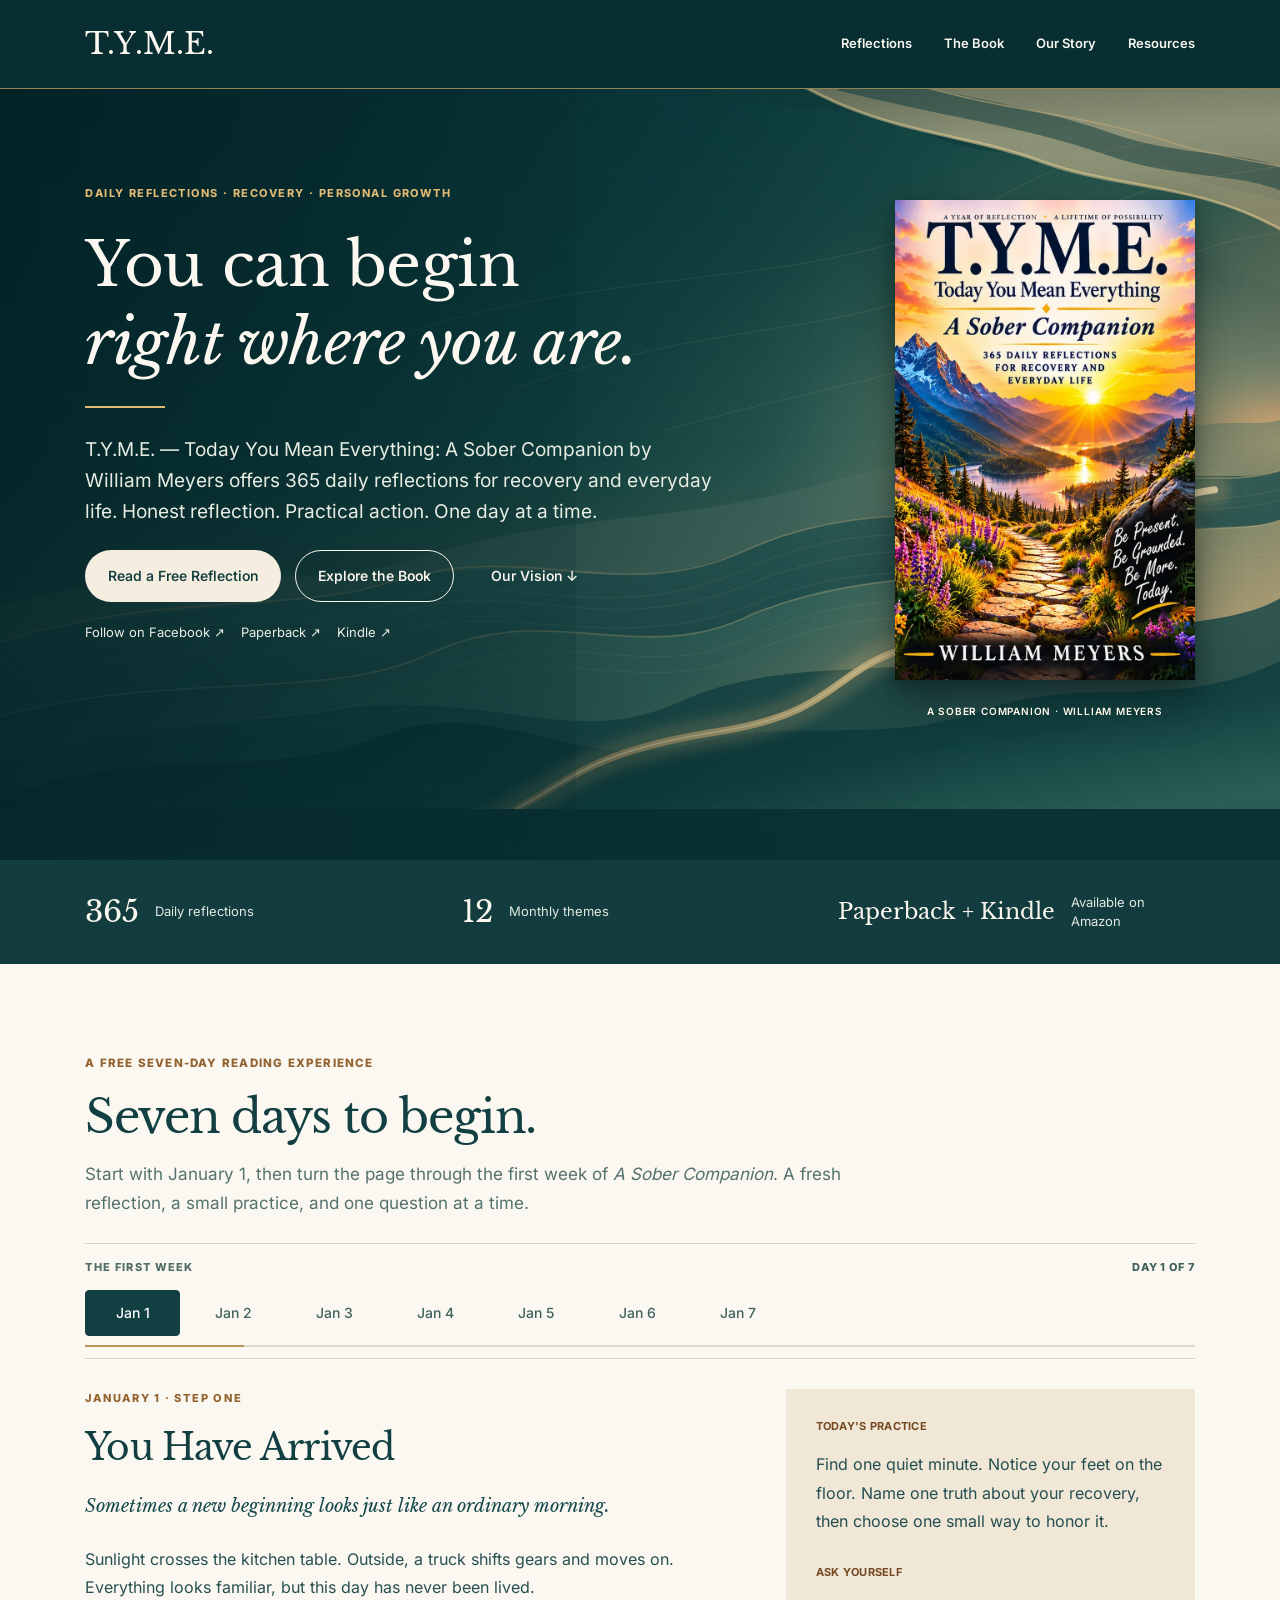
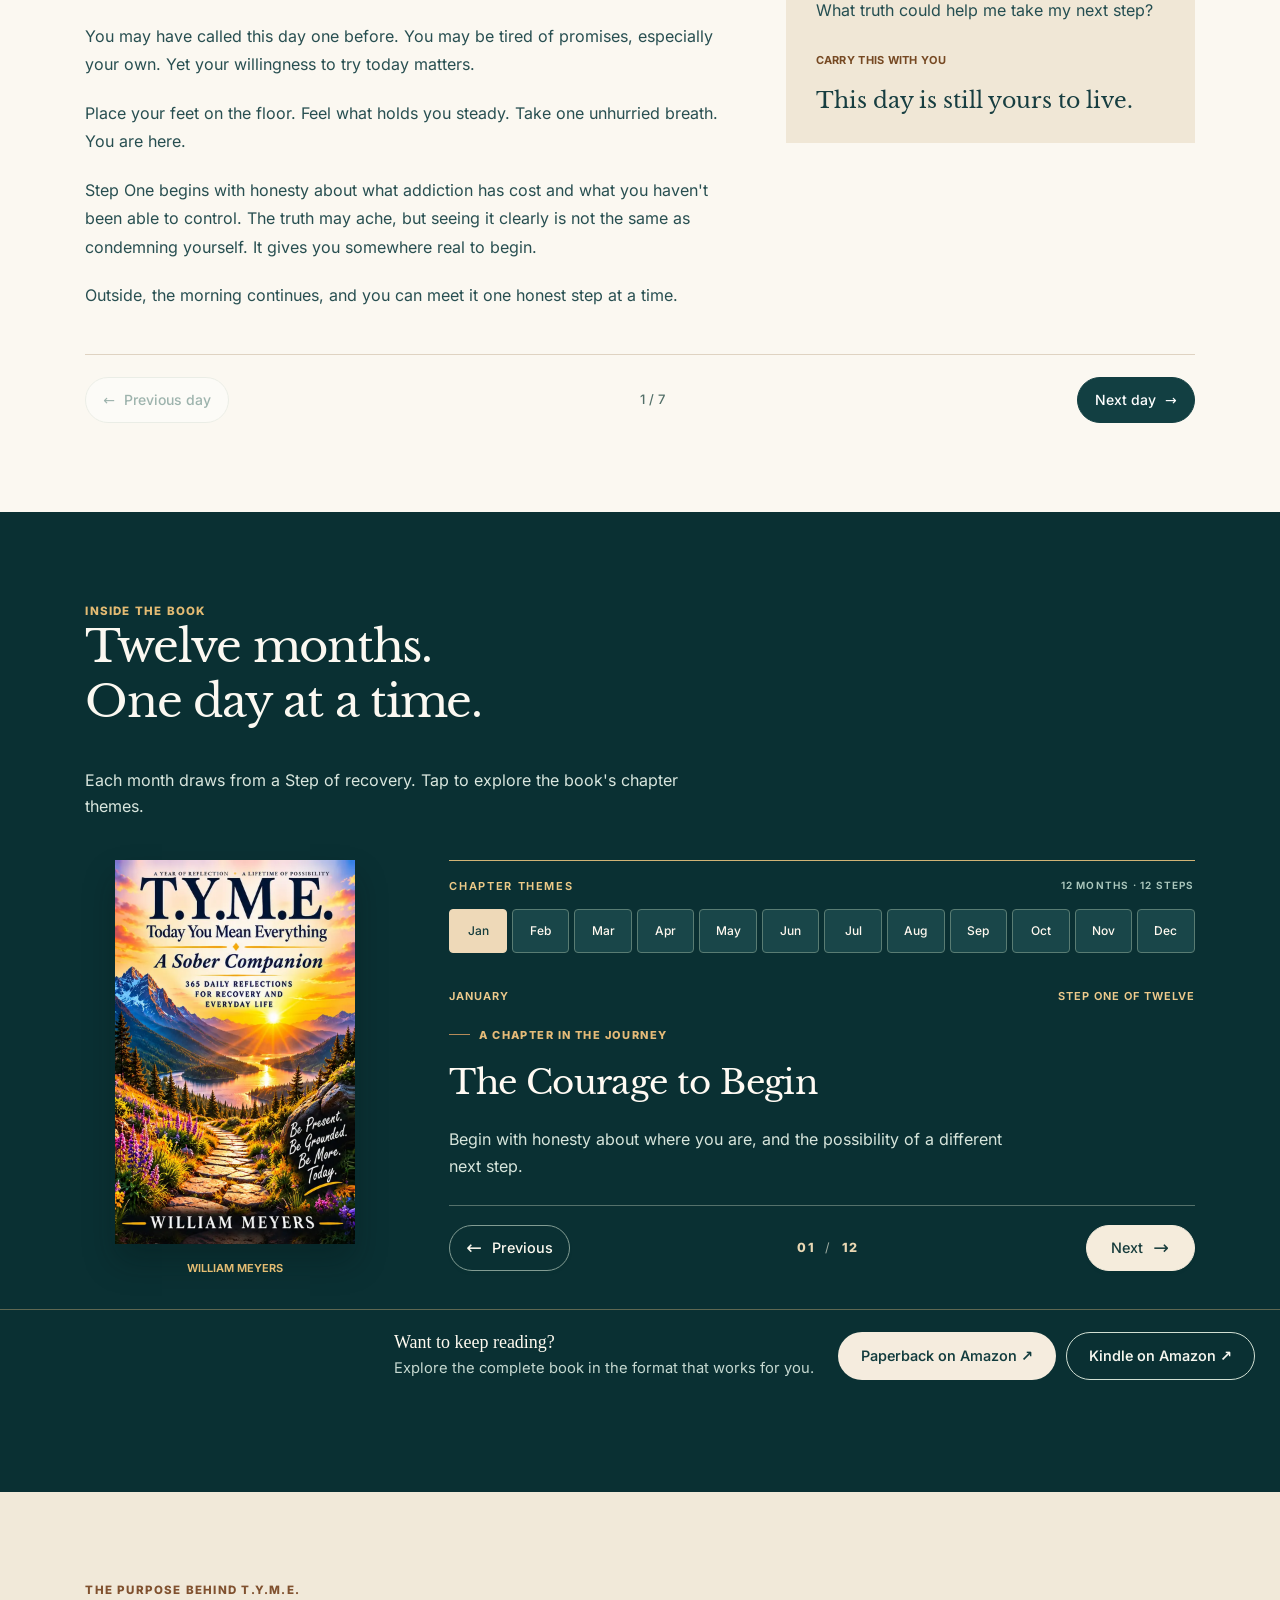
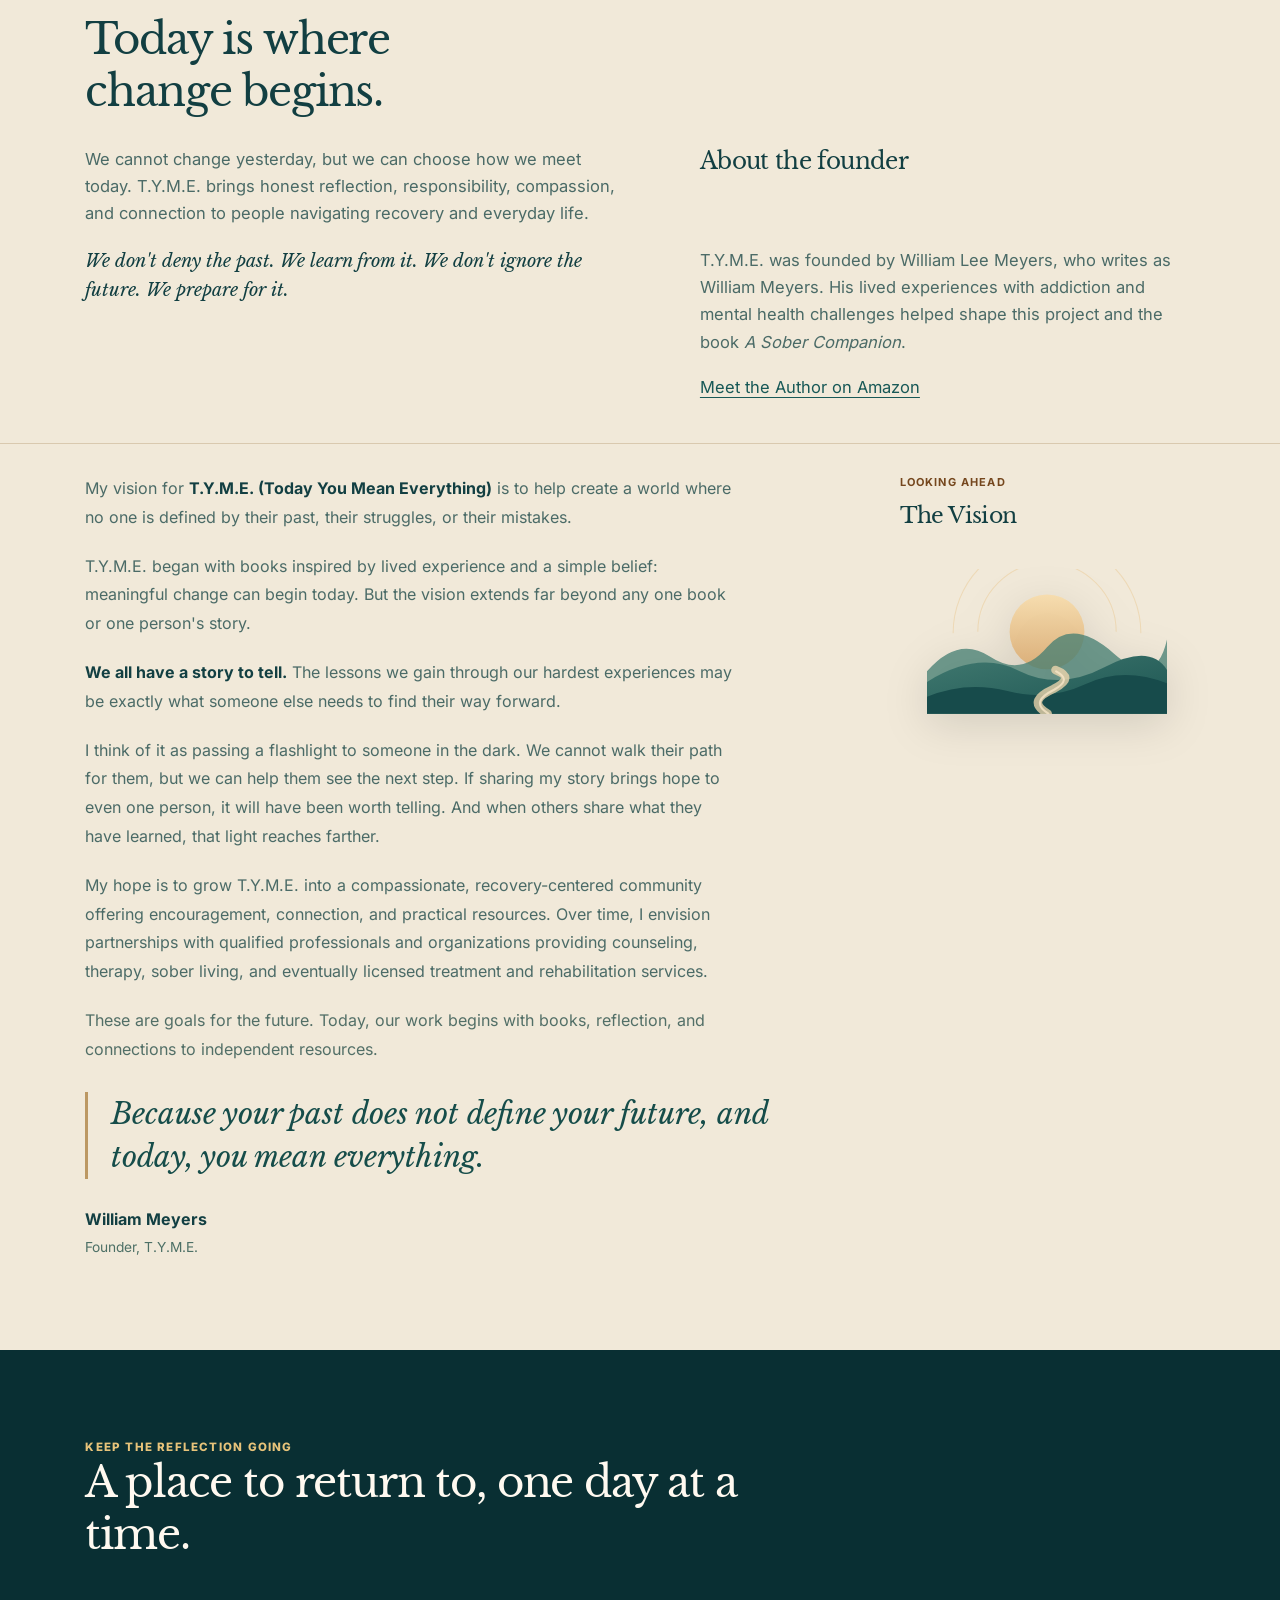
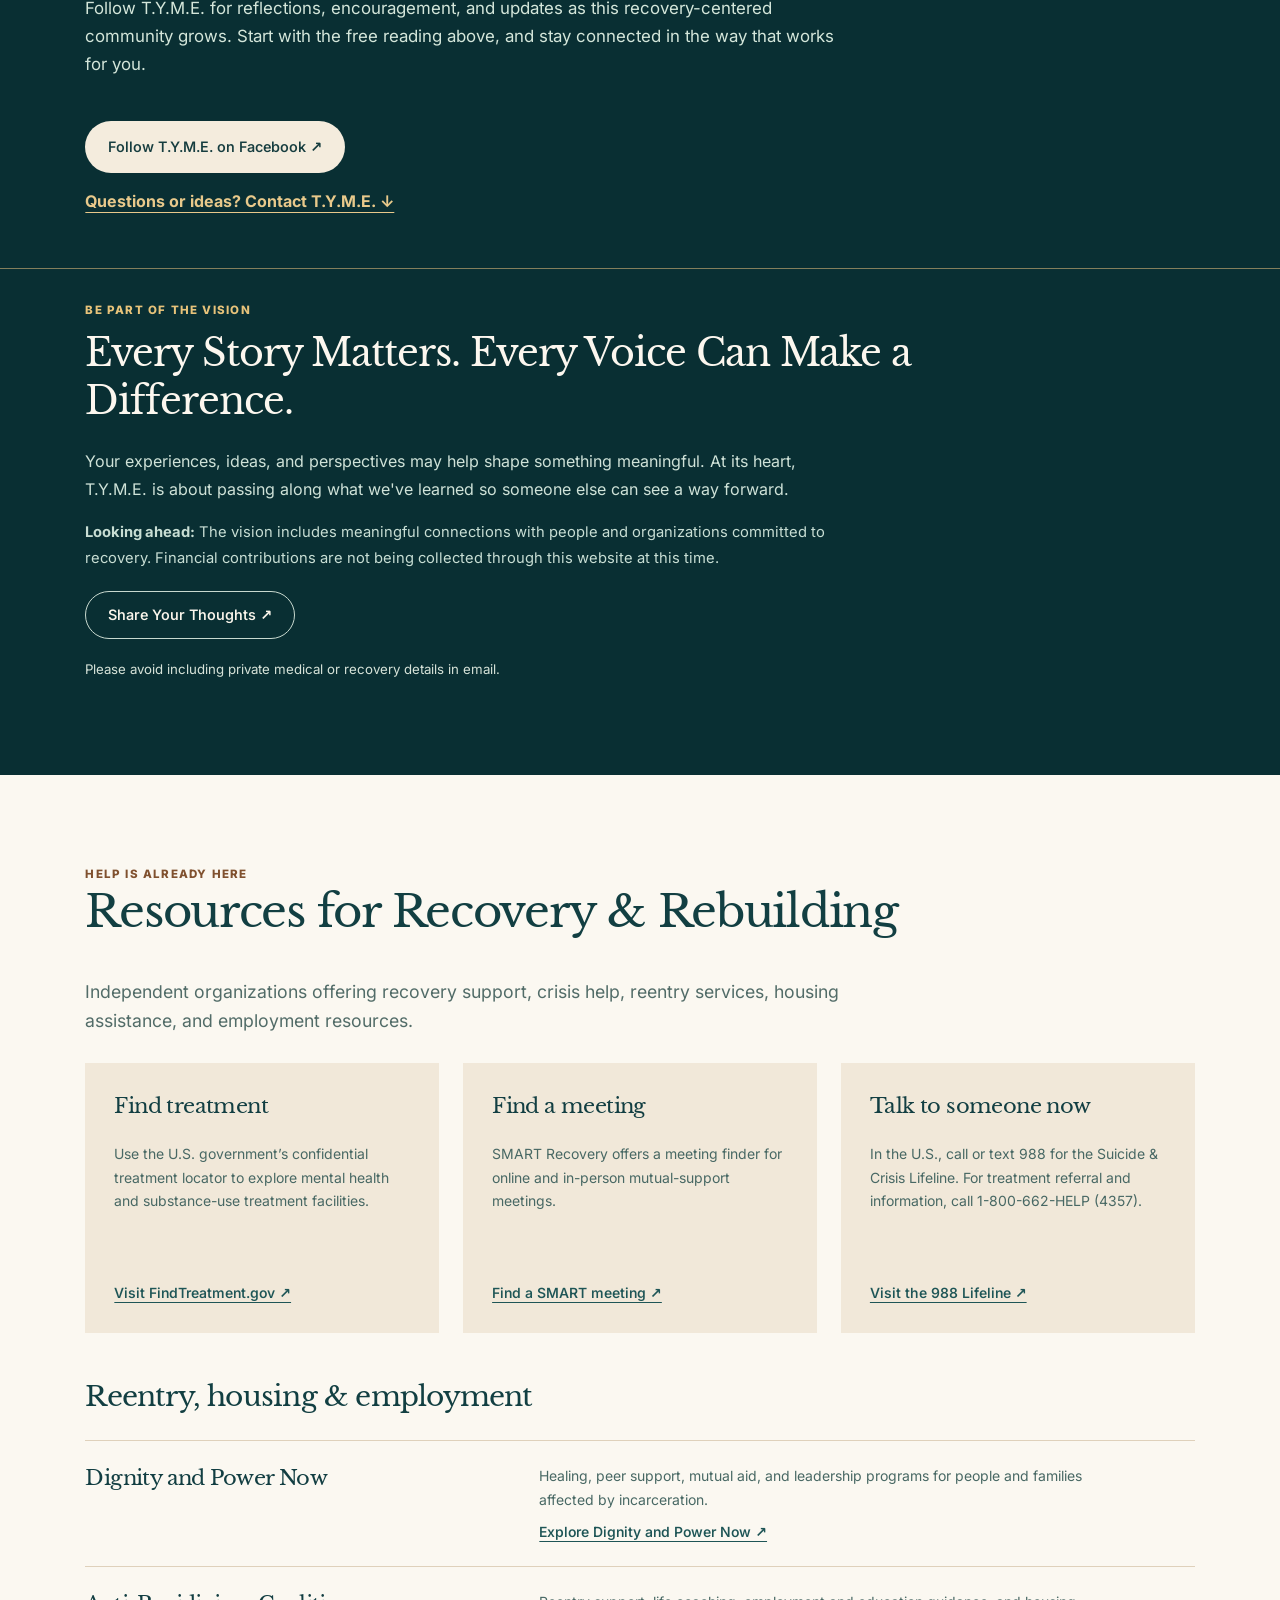
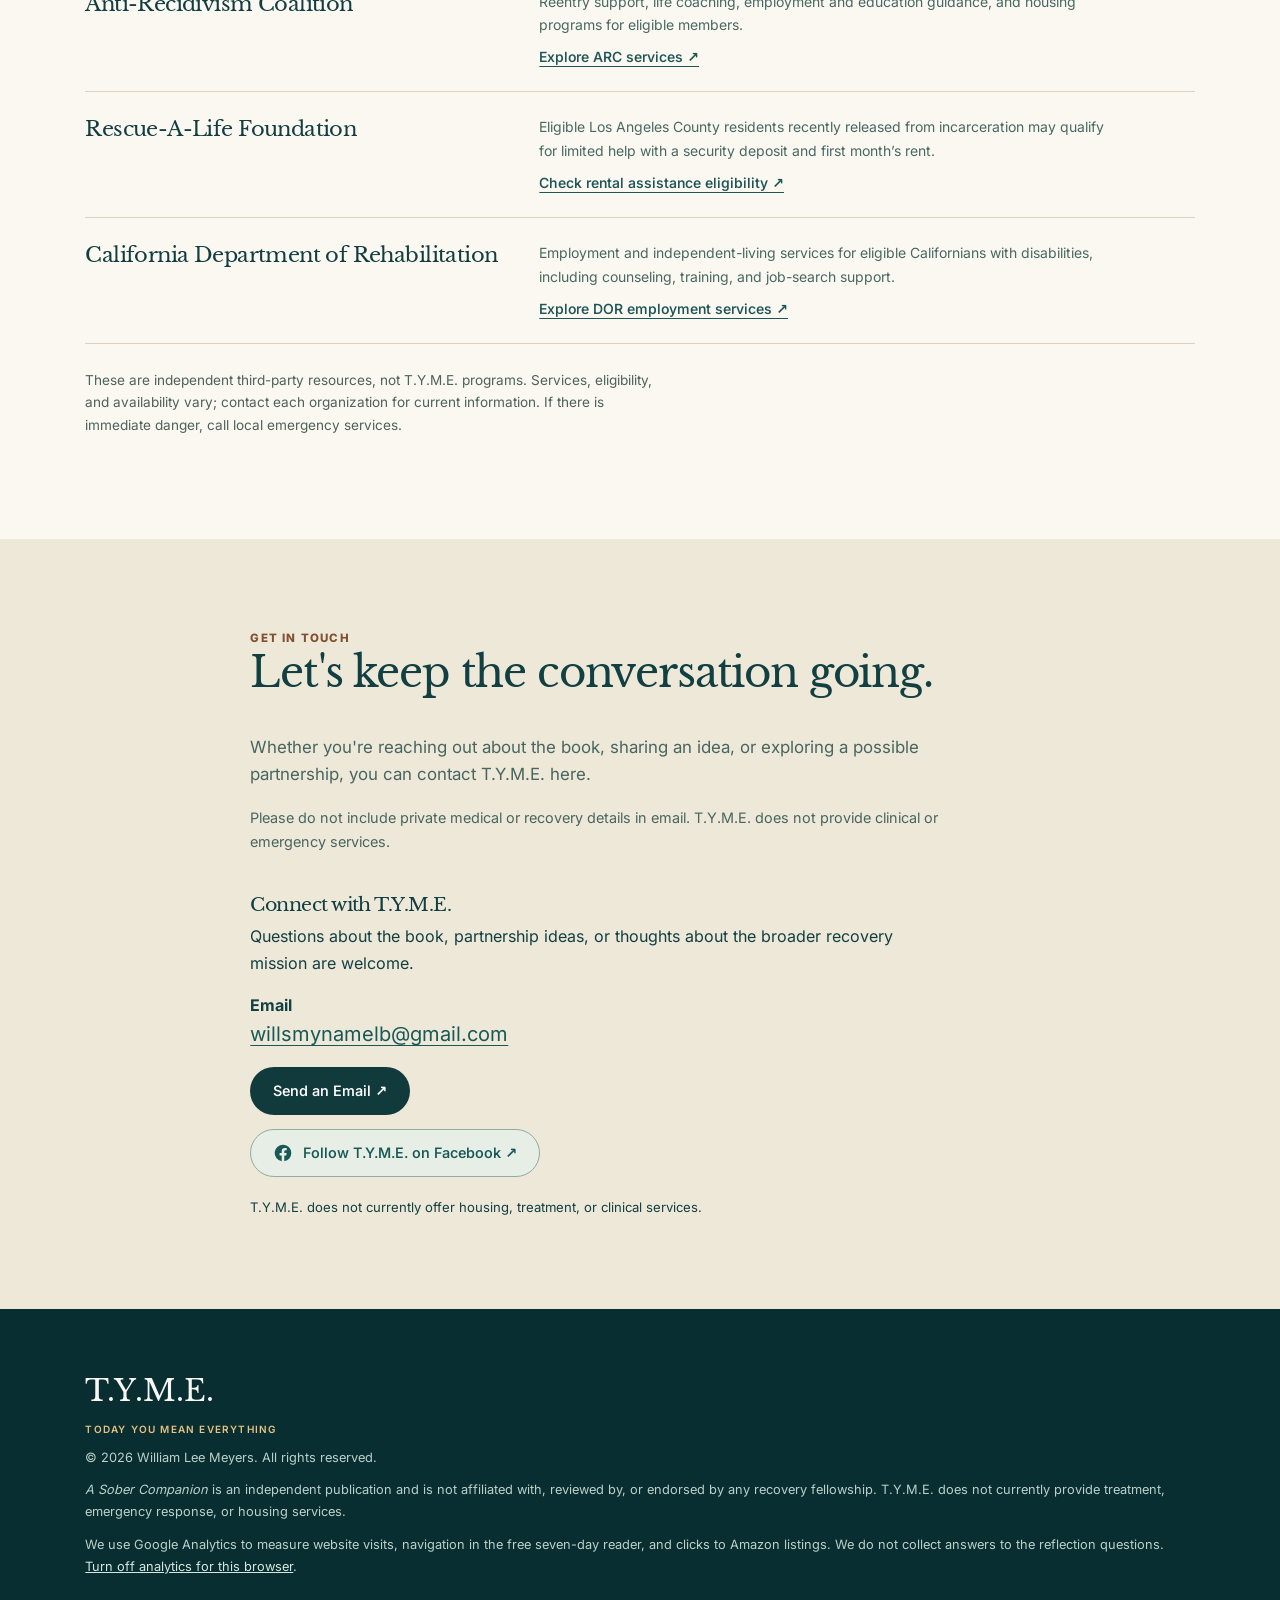
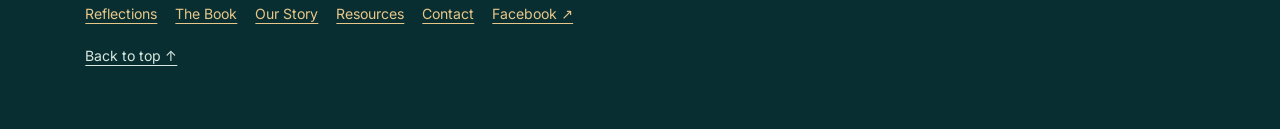
==== index.html @ dd491a0f "Add accessible Our Vision jump button in homepage hero (branch only)" ====
<!doctype html>
<html lang="en">
<head>
  <meta charset="utf-8">
  <!-- Browser-specific Analytics exclusion, evaluated before the Google tag loads. -->
  <script>
    (function () {
      const storageKey = 'tyme_analytics_opt_out_v1';
      const disableFlag = 'ga-disable-G-Y46CQ8WRY5';
      const command = window.location.hash;
      const enableOptOut = command === '#tyme-analytics-off';
      const disableOptOut = command === '#tyme-analytics-on';
      let saved = true;
      let optedOut = false;
      try {
        if (enableOptOut) localStorage.setItem(storageKey, '1');
        if (disableOptOut) localStorage.removeItem(storageKey);
        optedOut = localStorage.getItem(storageKey) === '1';
      } catch (error) {
        saved = false;
        optedOut = enableOptOut;
      }
      // Google's documented per-measurement-ID switch prevents data collection.
      window[disableFlag] = optedOut;
      if (enableOptOut || disableOptOut) {
        window.history.replaceState(null, '', window.location.pathname + window.location.search);
        window.addEventListener('DOMContentLoaded', function () {
          window.alert(saved
            ? (optedOut
              ? 'T.Y.M.E. Analytics is OFF for this browser. Your visits will no longer be counted.'
              : 'T.Y.M.E. Analytics is ON for this browser. Your visits can be counted again.')
            : 'This browser did not allow the setting to be saved. Please use regular Chrome with site storage enabled.');
        }, { once: true });
      }
    })();
  </script>
  <!-- Google Analytics: T.Y.M.E. Website -->
  <script async src="https://www.googletagmanager.com/gtag/js?id=G-Y46CQ8WRY5"></script>
  <script>
    window.dataLayer = window.dataLayer || [];
    function gtag(){dataLayer.push(arguments);}
    gtag('js', new Date());
    gtag('config', 'G-Y46CQ8WRY5');
  </script>
  <meta name="viewport" content="width=device-width,initial-scale=1">
  <meta name="theme-color" content="#123b3b">
  <meta name="google-site-verification" content="Q0JXhoE1F8M22vj-tkuUU8DXQn4P7_MRL0kgPdAnFzM" />
  <meta name="description" content="T.Y.M.E. — Today You Mean Everything: A Sober Companion by William Meyers. Explore 365 daily reflections for addiction recovery and everyday life.">
  <title>T.Y.M.E. | A Sober Companion by William Meyers</title>
  <link rel="canonical" href="https://www.tymetobegin.com/">
  <meta property="og:type" content="website">
  <meta property="og:site_name" content="T.Y.M.E.">
  <meta property="og:url" content="https://www.tymetobegin.com/">
  <meta property="og:title" content="T.Y.M.E. | A Sober Companion by William Meyers">
  <meta property="og:description" content="You can begin right where you are. Explore 365 daily reflections for recovery and everyday life by William Meyers.">
  <meta property="og:image" content="https://www.tymetobegin.com/tyme-sober-companion-cover.webp">
  <meta property="og:image:type" content="image/webp">
  <meta property="og:image:width" content="720">
  <meta property="og:image:height" content="1152">
  <meta property="og:image:alt" content="Cover of T.Y.M.E. — Today You Mean Everything: A Sober Companion by William Meyers">
  <meta name="twitter:card" content="summary">
  <meta name="twitter:title" content="T.Y.M.E. | A Sober Companion">
  <meta name="twitter:description" content="365 daily reflections for recovery and everyday life. You can begin right where you are.">
  <meta name="twitter:image" content="https://www.tymetobegin.com/tyme-sober-companion-cover.webp">
  <link rel="icon" href="/favicon.svg" type="image/svg+xml">
  <script type="application/ld+json">
  {"@context":"https://schema.org","@type":"WebSite","name":"T.Y.M.E.","alternateName":["TYME","Today You Mean Everything","tymetobegin"],"url":"https://www.tymetobegin.com/"}
  </script>
  <style>
    :root{--forest:#103a3c;--deep:#103137;--teal:#2a6965;--mint:#d8e7dc;--paper:#faf8f1;--cream:#f3ede1;--ink:#173a3d;--muted:#607473;--coral:#cc835b;--gold:#e8bd76;--line:rgba(18,65,65,.15)}
    *{box-sizing:border-box}html{scroll-behavior:smooth}body{margin:0;background:var(--paper);color:var(--ink);font:16px/1.65 system-ui,-apple-system,Segoe UI,sans-serif}a{color:inherit}button{font:inherit}h1,h2,h3,p{margin-top:0}h1,h2,h3,.serif{font-family:Georgia,'Times New Roman',serif;font-weight:400}h1{font-size:clamp(3.2rem,7vw,6.4rem);line-height:1.03;letter-spacing:-.05em}h2{font-size:clamp(2.25rem,4.5vw,4.1rem);line-height:1.12;letter-spacing:-.04em}h3{font-size:1.6rem;line-height:1.18}p{max-width:65ch}section{scroll-margin-top:88px}.wrap{max-width:1200px;margin:0 auto;padding:0 32px}.eyebrow{text-transform:uppercase;letter-spacing:.2em;font-size:.72rem;font-weight:800;line-height:1.6}.muted{color:var(--muted)}.btn{display:inline-flex;justify-content:center;align-items:center;gap:10px;border-radius:999px;padding:13px 22px;font-weight:750;text-decoration:none;border:1px solid transparent;transition:transform .2s,background .2s;cursor:pointer}.btn:hover{transform:translateY(-2px)}.btn:focus-visible, a:focus-visible,button:focus-visible{outline:3px solid var(--coral);outline-offset:4px}.btn-primary{background:var(--gold);color:#173a3d}.btn-outline{border-color:rgba(255,255,255,.55);color:white}.btn-dark{background:var(--forest);color:white}.btn-light{background:#fff;color:var(--forest)}
    .nav-wrap{position:sticky;top:0;z-index:40;background:rgba(250,248,241,.95);backdrop-filter:blur(16px);border-bottom:1px solid var(--line)}.nav{display:flex;align-items:center;justify-content:space-between;min-height:76px;gap:16px}.logo{text-decoration:none;color:var(--forest);font-weight:900;letter-spacing:.13em;font-size:1.6rem}.logo small{display:block;font-size:.54rem;letter-spacing:.16em;line-height:1;color:#50706b}.links{display:flex;gap:25px;align-items:center}.links a{text-decoration:none;font-size:.9rem;font-weight:650}.links a:hover{color:#b76d49}.nav-cta{white-space:nowrap}.menu-btn{display:none;border:1px solid var(--line);background:none;border-radius:10px;padding:6px 12px;font-size:1.4rem}
    .hero{background:radial-gradient(ellipse 600px 440px at 92% 0%,#367371 0%,transparent 75%),linear-gradient(130deg,#0d3339 3%,#1a4c4b 58%,#285952 100%);color:white;overflow:hidden;position:relative}.hero:after{content:"";position:absolute;width:760px;height:760px;right:-390px;bottom:-620px;border:110px solid rgba(233,195,124,.08);border-radius:50%}.hero-inner{position:relative;z-index:1;display:grid;grid-template-columns:1.07fr .93fr;gap:6%;align-items:center;min-height:650px;padding-top:80px;padding-bottom:82px}.hero h1 em{font-style:normal;color:#f5cd96}.hero .lead{font-size:1.16rem;color:#d9e8e0;line-height:1.8;margin:26px 0 30px;max-width:525px}.hero .eyebrow{color:#e2c799}.action-row{display:flex;flex-wrap:wrap;gap:12px}.book-stage{display:flex;justify-content:center;align-items:center;position:relative;min-height:485px}.halo{position:absolute;width:min(440px,95%);aspect-ratio:1;border-radius:50%;background:radial-gradient(circle,#edca94 0%,#96aca0 31%,transparent 67%);filter:blur(4px);opacity:.26}.book{position:relative;transform:rotate(-8deg);width:315px;aspect-ratio: .71;background:linear-gradient(155deg,#1f5858,#0c2f37 76%);box-shadow:19px 28px 0 -8px #e7dfce,22px 28px 0 -8px #c8bba1,42px 50px 60px rgba(0,0,0,.35);border-radius:3px 8px 8px 3px;padding:35px 25px;border-left:9px solid #0b2e35;overflow:hidden;display:flex;flex-direction:column;justify-content:space-between;text-align:center}.book:before{content:"";position:absolute;inset:0;border:1px solid rgba(255,255,255,.2);pointer-events:none}.book .arc{position:absolute;width:340px;height:340px;left:-30px;top:72px;border:1px solid rgba(231,194,132,.5);border-radius:50%}.book .arc:before,.book .arc:after{content:"";position:absolute;border:1px solid rgba(231,194,132,.3);border-radius:50%;inset:24px}.book .arc:after{inset:50px}.book .book-type{position:relative;z-index:1}.book .brand{font-size:2.65rem;color:#f9e3bc;font-family:Georgia,serif;letter-spacing:.12em;line-height:1.1}.book .mini{color:#e5d3b5;font-size:.7rem;text-transform:uppercase;letter-spacing:.16em;margin-top:14px}.book .subtitle{margin-top:90px;color:#f2e9d6;font-size:1.5rem;line-height:1.22;font-family:Georgia,serif}.book .author{position:relative;z-index:1;color:#ebdcbf;font-size:.75rem;text-transform:uppercase;letter-spacing:.19em}.book-ribbon{position:absolute;left:5%;bottom:12%;background:var(--cream);padding:12px 18px;border-radius:8px;box-shadow:0 12px 24px #061d1e44;color:#214c49;font-size:.8rem;transform:rotate(4deg)}
    .benefits{background:#e7eee6;border-bottom:1px solid var(--line)}.benefit-grid{display:grid;grid-template-columns:repeat(3,1fr);gap:30px;padding:35px 0}.benefit{display:flex;gap:14px}.benefit .num{font:italic 2rem Georgia,serif;color:#ad744e}.benefit strong{display:block;font-size:.94rem}.benefit small{display:block;color:#526b68;margin-top:2px;line-height:1.5}
    .section-pad{padding:95px 0}.split{display:grid;grid-template-columns:1fr 1fr;align-items:center;gap:9%}.intro-copy p{font-size:1.09rem;color:#506d6b}.section-head{max-width:730px;margin-bottom:35px}.section-head p{color:var(--muted);font-size:1.1rem}.quote-mark{color:#ca835c;font:6rem Georgia,serif;line-height:.5}.notecard{padding:48px;background:#fff;border:1px solid var(--line);border-radius:25px;box-shadow:0 15px 45px rgba(18,64,60,.06)}.notecard blockquote{font:italic clamp(1.6rem,3vw,2.3rem)/1.35 Georgia,serif;margin:24px 0;color:#284c4a}.notecard .small{color:#6a7774;font-size:.8rem}
    .journey{background:#f1eadd}.month-grid{display:grid;grid-template-columns:repeat(4,1fr);gap:12px}.month{border:1px solid #dfd5c6;background:#faf6ec;padding:20px;text-align:left;border-radius:14px;min-height:116px;cursor:pointer;transition:all .2s;color:#315453}.month:hover,.month.active{background:#245c5a;color:white;transform:translateY(-2px)}.month small{display:block;font-size:.69rem;text-transform:uppercase;letter-spacing:.1em;opacity:.75}.month span{display:block;font:1.35rem Georgia,serif;margin-top:7px}.month-details{margin-top:22px;border-radius:18px;background:#fff;padding:24px 30px;display:flex;gap:20px;align-items:baseline}.month-details strong{font:1.45rem Georgia,serif;min-width:140px}.month-details p{margin:0;color:#536965}
    .reflection{background:linear-gradient(115deg,#fffdfa,#f8f5ed)}.sample-wrap{max-width:830px;margin:0 auto}.sample-card{border:1px solid #e3d8c7;background:white;padding:55px clamp(22px,7vw,75px);border-radius:7px;box-shadow:0 25px 50px rgba(20,58,50,.08);position:relative}.sample-card:after{content:"";position:absolute;top:0;bottom:0;left:22px;border-left:1px solid rgba(200,171,134,.35)}.sample-date{text-transform:uppercase;letter-spacing:.14em;font-size:.7rem;font-weight:800;color:#895738}.sample-card h3{font-size:2.4rem;margin:14px 0}.epigraph{font:italic 1.16rem Georgia,serif;color:#805939}.sample-card .body p{line-height:1.86;max-width:66ch;margin-bottom:18px}.prompt-label{font-size:.72rem;text-transform:uppercase;letter-spacing:.13em;font-weight:850;color:#275b59;margin:22px 0 6px}.sample-card .entry-last{font-weight:650;color:#335e5a}
    .vision{background:#123c3e;color:#f6f7ef}.vision p{color:#cbdfd7}.vision-cards{display:grid;grid-template-columns:repeat(3,1fr);gap:20px;margin-top:36px}.vision-card{padding:28px;background:rgba(255,255,255,.07);border:1px solid rgba(255,255,255,.15);border-radius:19px}.vision-card .icon{font:2rem Georgia,serif;color:#efc88f}.vision-card h3{font-size:1.5rem;margin:12px 0}.vision-card p{font-size:.94rem;line-height:1.75}
    .resources{background:#f6f3ea}.resource-grid{display:grid;grid-template-columns:repeat(3,1fr);gap:20px}.resource-grid--reentry{grid-template-columns:repeat(2,minmax(0,1fr));margin-top:20px}.resource-subhead{font-size:1.7rem;margin:32px 0 0}.resource{display:flex;flex-direction:column;padding:26px;border:1px solid #d9dfd6;border-radius:16px;background:#fff;min-height:240px}.resource h3{font-size:1.5rem}.resource p{color:#60726c;font-size:.92rem}.resource a{margin-top:auto;color:#235f5a;font-weight:760;text-underline-offset:4px}.disclaimer{font-size:.85rem;color:#4c625b;margin-top:25px}.closing{background:#dce9df;text-align:center;padding:76px 25px}.closing h2{max-width:780px;margin:0 auto 18px}.closing p{margin:0 auto 24px}.footer{background:#102e33;color:#d6e8de;padding:38px 0}.footer-grid{display:flex;justify-content:space-between;gap:20px;align-items:flex-start}.footer .logo{color:#fff}.footer p{margin:10px 0 0;font-size:.8rem;max-width:550px;color:#bbd0c7}.footer a{color:#d6e8de}
    .mission{background:#eef2ea}.mission .section-head{margin-bottom:20px}.mission-copy{max-width:850px;margin:0 auto}.mission-copy p{font-size:1.06rem;color:#4c6964}.mission-quote{font:italic clamp(1.4rem,3vw,2rem)/1.5 Georgia,serif;color:#245955!important;border-left:4px solid #d4a873;padding-left:25px;margin:26px 0}.mission-pillars{display:grid;grid-template-columns:repeat(3,1fr);gap:16px;margin-top:32px}.mission-pillar{padding:25px;border-radius:15px;background:#fff;border:1px solid var(--line)}.mission-pillar h3{color:#275653;margin-bottom:8px}.mission-pillar p{font-size:.93rem;margin:0}.founder{background:#f4eee3}.founder-grid{display:grid;grid-template-columns:1fr 1fr;gap:50px;align-items:start}.founder-grid p{color:#526963}.founder-card{background:#fff;border:1px solid #e1d8c8;border-radius:20px;padding:30px;scroll-margin-top:94px}.founder-card h3{margin-bottom:6px}.founder-meta{font-size:.86rem;color:#7a695b!important}.contact-link{color:#185957;text-decoration-thickness:1px;text-underline-offset:4px;overflow-wrap:anywhere}.footer-links{display:flex;gap:18px;flex-wrap:wrap;align-items:center}.footer-links a{text-decoration:underline;text-underline-offset:3px;font-size:.83rem}
    .hero-cover{display:block;width:min(100%,340px);height:auto;border-radius:4px;box-shadow:0 22px 55px rgba(0,0,0,.36)}
    .month-details .principle-note{font-size:.79rem;color:#617773;margin-top:10px}
    @media(max-width:950px){.hero-inner{grid-template-columns:1fr 1fr;gap:2%}.book{width:250px}.book-stage{min-height:400px}.book .subtitle{margin-top:60px}.links{gap:13px}.month-grid{grid-template-columns:repeat(3,1fr)}}
    @media(max-width:740px){.wrap{padding:0 20px}.nav{min-height:66px}.menu-btn{display:block}.links{position:absolute;left:0;right:0;top:66px;display:none;flex-direction:column;align-items:stretch;gap:0;background:var(--paper);padding:10px 24px 20px;border-bottom:1px solid var(--line);box-shadow:0 20px 25px #10313718}.links.open{display:flex}.links a{padding:11px 0}.nav-cta{display:none}.hero-inner{grid-template-columns:1fr;min-height:unset;padding-top:67px;padding-bottom:60px}.hero h1{font-size:clamp(3rem,11vw,4.6rem)}.hero .lead{margin:20px 0}.book-stage{min-height:360px;margin-top:15px}.book{width:220px;transform:rotate(-5deg)}.book .brand{font-size:2rem}.book .subtitle{font-size:1.2rem}.book-ribbon{left:3%;bottom:6%}.benefit-grid{grid-template-columns:1fr;gap:12px;padding:24px 0}.section-pad{padding:67px 0}.split{grid-template-columns:1fr;gap:28px}.notecard{padding:30px}.month-grid{grid-template-columns:repeat(2,1fr)}.month{min-height:95px;padding:15px}.month span{font-size:1.16rem}.month-details{flex-direction:column;gap:5px}.sample-card{padding:35px 28px 35px 38px}.sample-card:after{left:17px}.sample-card h3{font-size:2rem}.vision-cards,.resource-grid,.mission-pillars,.founder-grid{grid-template-columns:1fr}.footer-grid{flex-direction:column}.footer .wrap{padding:0 20px}}
    @media(prefers-reduced-motion:reduce){html{scroll-behavior:auto}*,*:before,*:after{transition:none!important}}
  .book-intro{max-width:790px;font-size:1.1rem;color:#506d6b}.book-facts{display:grid;grid-template-columns:repeat(3,1fr);gap:15px;max-width:840px;margin:30px 0}.book-facts>div{border-top:2px solid #cea76e;padding:18px 15px;background:#fff}.book-facts strong{font:400 2.2rem Georgia,serif;display:block}.book-facts span{font-size:.88rem;color:#536e6a}.month{min-height:130px}.month span{font-size:1.08rem;line-height:1.22}.hero .lead strong{color:white}@media(max-width:740px){.section-pad{padding:64px 0}.book-facts{gap:7px}.book-facts>div{padding:12px 8px}.book-facts strong{font-size:1.8rem}.book-facts span{font-size:.76rem}.month span{font-size:1rem}} 
    /* Compact 2026 launch refinement */
    .section-pad{padding:70px 0}
    .hero-inner{min-height:560px;padding-top:52px;padding-bottom:48px}
    .hero .lead{max-width:560px}
    .quick-facts{display:flex;justify-content:center;gap:0;border-top:1px solid rgba(255,255,255,.22);padding-top:16px;padding-bottom:19px}
    .quick-facts>div{display:flex;flex-direction:column;align-items:center;justify-content:center;text-align:center;padding:4px 30px;border-right:1px solid rgba(255,255,255,.18)}
    .quick-facts>div:last-child{border-right:0}
    .quick-facts strong{color:#f1cd94;font:400 1.45rem Georgia,serif}
    .quick-facts span{color:#dbe7df;font-size:.8rem}
    .journey-layout{display:grid;grid-template-columns:minmax(250px,.85fr) minmax(0,1.15fr);gap:48px;align-items:center}
    .journey-layout .section-head{margin-bottom:0}
    .journey-browser{border-radius:20px;overflow:hidden;box-shadow:0 15px 40px rgba(28,61,55,.07)}
    .month-grid{display:grid;grid-template-columns:repeat(4,minmax(0,1fr));gap:6px;padding:14px;background:#163e41}
    .month-pick{border:1px solid rgba(255,255,255,.16);border-radius:8px;min-height:49px;color:#fff;background:#285b59;font-size:.93rem;font-weight:700;cursor:pointer;transition:background .16s,color .16s}
    .month-pick:hover{background:#396d66}.month-pick.active{background:var(--gold);color:#173a3d;border-color:var(--gold)}
    .month-pick:focus-visible,.month-nav:focus-visible{outline:3px solid var(--coral);outline-offset:2px}
    .month-panel{padding:24px;background:white;min-height:185px}
    .month-meta{display:flex;justify-content:space-between;gap:10px;font-size:.78rem;font-weight:800;text-transform:uppercase;letter-spacing:.08em;color:#53716b}
    .month-panel h3{margin:16px 0 25px;font-size:1.6rem}
    .month-actions{display:flex;justify-content:space-between;gap:10px}
    .month-nav{border:1px solid #cfdbd3;background:#f9fbf8;color:#245b59;border-radius:999px;padding:10px 17px;font-size:.88rem;font-weight:750;cursor:pointer;min-height:44px}
    .month-nav:hover{background:#e9f0e9}
    .mission-about{display:grid;grid-template-columns:1.15fr .85fr;gap:55px;align-items:center}
    .mission-about .mission-copy{max-width:none}.mission-about .mission-copy p{font-size:1.03rem}
    .mission-about .mission-quote{margin:18px 0 25px;font-size:1.38rem;line-height:1.45}
    .mission-about h3{font-size:1.5rem;scroll-margin-top:90px}
    .resources .section-head{margin-bottom:28px}.resource{min-height:205px;padding:22px}
    @media(max-width:950px){.journey-layout{gap:22px}.mission-about{gap:24px}}
    @media(max-width:740px){.section-pad{padding:58px 0}.hero-inner{min-height:unset;padding-top:48px;padding-bottom:26px}.quick-facts>div{padding:4px 8px;flex:1}.quick-facts strong{font-size:1.05rem}.quick-facts span{font-size:.7rem}.journey-layout,.mission-about{grid-template-columns:1fr;gap:22px}.journey-layout .section-head{margin-bottom:0}.month-panel h3{font-size:1.45rem}.resource{min-height:auto}.month-grid{grid-template-columns:repeat(4,minmax(0,1fr))}}

    /* Editorial presentation for the founder-approved Vision statement */
    .vision-layout{display:grid;grid-template-columns:minmax(190px,.7fr) minmax(0,1.3fr);gap:clamp(28px,6vw,84px);align-items:start}
    .vision .eyebrow{color:#efc88f}
    .vision h2{margin:12px 0 0;color:#f6f7ef}
    .vision-copy{max-width:65ch}
    .vision-copy p{font-size:1.08rem;line-height:1.85;margin:0 0 20px}
    .vision-copy strong{color:#fff;font-weight:700}
    .vision-statement{margin:28px 0 26px;padding-left:23px;border-left:3px solid var(--gold);color:#f5deb3;font:italic clamp(1.42rem,2.3vw,1.95rem)/1.48 Georgia,'Times New Roman',serif}
    .vision-copy .vision-signature{display:flex;flex-direction:column;gap:2px;margin:0;font-size:.91rem;line-height:1.5}
    .vision-signature span{color:#cbdfd7;font-size:.86rem}
    .vision-copy .vision-note{color:#b9d1c9;font-size:.88rem;line-height:1.65;margin:16px 0 26px}
    .vision-invitation{background:#e7eee6;color:var(--ink)}
    .invitation-layout{display:grid;grid-template-columns:minmax(0,1.3fr) minmax(215px,.7fr);gap:clamp(24px,5vw,62px);align-items:center}
    .invitation-support{border-top:1px solid var(--line);margin-top:23px;padding-top:18px}
    .invitation-support p{font-size:.92rem;color:#435f5b}
    .invitation-support strong{color:#173a3d}
    .vision-invitation .eyebrow{color:#80512f}
    .vision-invitation h2{font-size:clamp(2rem,3.6vw,3.1rem);max-width:18ch;margin:9px 0 22px}
    .invitation-copy p{color:#435f5b;max-width:60ch;margin:0 0 14px;line-height:1.75}
    .invitation-copy p:last-child{margin-bottom:0}
    .invitation-action{display:flex;flex-direction:column;align-items:flex-start;gap:14px}
    .invitation-action .btn{min-height:48px;text-align:center}
    .invitation-action p{font-size:.83rem;line-height:1.55;color:#536b66;max-width:30ch;margin:0}
    @media(max-width:740px){.invitation-layout{grid-template-columns:1fr;gap:25px}.invitation-action .btn{width:fit-content}}
    
    @media(max-width:950px){.vision-layout{grid-template-columns:1fr;gap:23px}.vision h2{margin-top:8px}}
    @media(max-width:740px){.vision-copy p{font-size:1rem}.vision-statement{margin:25px 0}}

    /* Switch to existing accessible mobile menu before tablet links become cramped */
    @media(min-width:741px) and (max-width:1045px){
      .nav{min-height:66px}
      .menu-btn{display:block}
      .links{position:absolute;left:0;right:0;top:66px;display:none;flex-direction:column;align-items:stretch;gap:0;background:var(--paper);padding:10px 32px 20px;border-bottom:1px solid var(--line);box-shadow:0 20px 25px #10313718}
      .links.open{display:flex}
      .links a{padding:11px 0}
      .nav-cta{display:none}
    }

    /* Phase 1: small, accessible refinements; preserve the established design. */
    .skip-link{position:fixed;top:-100px;left:16px;z-index:100;background:#fff;color:#103137;border:2px solid #103137;border-radius:9px;padding:10px 16px;font-weight:800;text-decoration:none}
    .skip-link:focus{top:12px;outline:3px solid #cc835b;outline-offset:2px}
    .hero-sample-link{display:inline-flex;align-items:center;gap:7px;margin-top:19px;color:#f5cd96;font-size:.94rem;font-weight:700;text-underline-offset:5px}
    .hero-sample-link:hover{color:#fff}
    .menu-btn{min-width:44px;min-height:44px}
    .action-row .btn{min-height:48px}
    @media(max-width:420px){
      .action-row{flex-direction:column;align-items:stretch}
      .action-row .btn{width:100%}
      .quick-facts{display:grid;grid-template-columns:repeat(2,minmax(0,1fr));row-gap:10px}
      .quick-facts>div{padding:3px 10px}
      .quick-facts>div:nth-child(2){border-right:0}
      .quick-facts>div:last-child{grid-column:1/-1;border-top:1px solid rgba(255,255,255,.18);padding-top:12px}
    }
    /* Clear, touch-friendly Facebook follow button in the Connect card */
    .facebook-follow-btn{background:#e7eee6;color:#185957;border-color:#8fae9f;min-height:52px;max-width:100%;padding:14px 20px;font-size:1rem;line-height:1.35;text-align:center}
    .facebook-follow-btn:hover{background:#d9e8df}
    .facebook-follow-btn svg{flex-shrink:0}
    @media(max-width:740px){.facebook-follow-btn{width:100%}}
  
    /* Experience redesign proposal: clearer first actions, community discovery, mobile reading. */
    .links a:hover,.links a:focus-visible{color:#854320}
    .hero .eyebrow{letter-spacing:.13em;font-size:.73rem}
    .hero-secondary-links{display:flex;align-items:center;flex-wrap:wrap;column-gap:20px;row-gap:8px;margin-top:22px;font-size:.91rem}
    .hero-secondary-links a{color:#e6eee5;text-underline-offset:5px;line-height:1.65}
    .hero-secondary-links a:hover{color:#f5cd96}
    .connect-band{background:#e7eee6}
    .connect-inner{display:grid;grid-template-columns:minmax(0,1.3fr) minmax(260px,.7fr);gap:clamp(24px,5vw,64px);align-items:center}
    .connect-band .eyebrow,.contact-section .eyebrow{color:#80512f}
    .connect-band h2{max-width:21ch;font-size:clamp(2rem,3.7vw,3.4rem)}
    .connect-band p{max-width:61ch;color:#45635e;font-size:1.05rem}
    .connect-actions{display:flex;flex-direction:column;align-items:flex-start;gap:15px}
    .connect-actions .btn{text-align:center;min-height:52px}
    .quiet-link{font-weight:700;color:#215e59;text-underline-offset:5px}
    .mission-about{grid-template-columns:1fr;max-width:850px;margin:0 auto}
    .contact-section{background:#f1eadd}
    .contact-layout{display:grid;grid-template-columns:minmax(0,1fr) minmax(300px,.85fr);gap:clamp(25px,5vw,70px);align-items:start}
    .contact-copy p{font-size:1.05rem;color:#486560}
    .contact-copy .contact-note{font-size:.9rem}
    .contact-section .founder-card{scroll-margin-top:94px}
    .footer-nav{display:flex;flex-direction:column;align-items:flex-end;gap:19px}
    .footer-nav nav{display:flex;flex-wrap:wrap;justify-content:flex-end;gap:10px 18px;max-width:360px}
    .footer-nav a{font-size:.88rem;text-underline-offset:4px}
    @media(max-width:950px){
      .connect-inner,.contact-layout{grid-template-columns:1fr}
      .connect-actions{align-items:flex-start}
      .footer-nav{align-items:flex-start}
      .footer-nav nav{justify-content:flex-start}
    }
    @media(max-width:740px){
      .hero-inner{padding-top:39px;padding-bottom:28px}
      .hero h1{font-size:clamp(2.8rem,10vw,4.2rem);letter-spacing:-.045em}
      .hero .lead{font-size:1.04rem;line-height:1.68}
      .hero .eyebrow{font-size:.65rem;letter-spacing:.1em}
      .hero-secondary-links{margin-top:18px;gap:9px 18px}
      .book-stage{min-height:unset;margin-top:34px;padding-bottom:20px}
      .hero-cover{width:min(63vw,248px)}
      .connect-inner,.contact-layout{gap:25px}
      .connect-actions .btn{width:100%}
      .footer-nav nav{gap:13px 19px}
    }
    @media(max-width:420px){
      .hero h1{font-size:clamp(2.65rem,9.6vw,3.1rem)}
      .hero-secondary-links{font-size:.85rem}
      .connect-band h2{font-size:2rem}
    }

    /* Book-format options live alongside book content, not only in the hero. */
    .book-purchase-row{margin-top:28px;padding-top:24px;border-top:1px solid #d6cbbd;display:flex;align-items:center;justify-content:space-between;gap:22px}
    .book-purchase-copy{display:flex;flex-direction:column;gap:3px}
    .book-purchase-copy strong{font:400 1.5rem Georgia,serif}
    .book-purchase-copy span{color:#536e6a;font-size:.92rem}
    .book-purchase-actions{display:flex;gap:10px;flex-wrap:wrap}
    .book-kindle-btn{background:#fff;color:#173a3d;border-color:#a4bbb1}
    .book-kindle-btn:hover{background:#edf4ed}
    @media(max-width:740px){
      .book-purchase-row{flex-direction:column;align-items:stretch}
      .book-purchase-actions{flex-direction:column}
      .book-purchase-actions .btn{width:100%}
    }

    /* Screenshot QA correction: prevent orphan last word in the mission headline. */
    @media(min-width:741px){.hero h1{font-size:clamp(3.2rem,5.8vw,5rem)}}
    @media(max-width:350px){.hero h1{font-size:2.35rem}}

    /* Version 2: accessible first-week reader and restrained brand illustration */
    .reader-intro{text-align:center;margin-bottom:30px}
    .reader-intro .eyebrow{color:#80512f}
    .reader-intro p{margin:14px auto 0;color:#4f6863;font-size:1.04rem;max-width:59ch}
    .reader-shell{max-width:830px;border-radius:17px}
    .reader-toolbar{border:1px solid #e3d8c7;border-bottom:0;background:#f3ede1;padding:19px 22px 0;border-radius:17px 17px 0 0}
    .reader-toolbar-title{display:flex;align-items:center;gap:9px;flex-wrap:wrap;font-size:.73rem;font-weight:800;letter-spacing:.12em;color:#315b56}
    .reader-dot{width:8px;height:8px;background:#C88760;border-radius:50%}
    #reader-count{margin-left:auto;white-space:nowrap;font-size:.69rem;color:#617773}
    .reader-day-selector{display:grid;grid-template-columns:repeat(7,minmax(0,1fr));gap:6px;margin:16px 0 18px}
    .reader-day-btn{background:#fff;border:1px solid #c9d6cc;color:#315e58;border-radius:999px;min-height:44px;padding:9px 5px;cursor:pointer;font-size:.78rem;font-weight:760;transition:background .2s,color .2s,border-color .2s}
    .reader-day-btn:hover{background:#e5eee6}
    .reader-day-btn.active{background:#215c58;color:#fff;border-color:#215c58}
    .reader-day-btn:focus-visible,.reader-arrow:focus-visible{outline:3px solid #b76d49;outline-offset:3px}
    .reader-progress{height:4px;background:#d5d7ce;overflow:hidden;border-radius:99px}
    .reader-progress-fill{height:100%;width:14.2857%;background:#B87450;transition:width .25s ease}
    .reader-shell .sample-card{border-radius:0 0 7px 7px;box-shadow:0 14px 35px rgba(20,58,50,.06)}
    .reader-entry[hidden],.reader-finish[hidden]{display:none!important}
    .reader-controls{display:flex;align-items:center;justify-content:space-between;gap:8px;margin:18px 0 0}
    .reader-arrow{min-height:48px;padding:10px 17px;border:1px solid #bbcfc5;border-radius:100px;color:#245b56;background:#fff;cursor:pointer;font-weight:760;display:inline-flex;align-items:center;justify-content:center;gap:9px;line-height:1.25}
    .reader-arrow-next{color:#fff;background:#215c58;border-color:#215c58}
    .reader-arrow:disabled{opacity:.43;cursor:not-allowed}
    .reader-arrow:not(:disabled):hover{filter:brightness(.94)}
    .reader-page{font-size:.87rem;color:#56716c;font-weight:750;white-space:nowrap}
    .reader-finish{margin-top:24px;padding:28px;background:#e7eee6;border:1px solid #c6d8ca;border-radius:17px}
    .reader-finish .eyebrow{color:#8c5739}
    .reader-finish h3{margin:10px 0;color:#1c4a48}
    .reader-finish p{color:#48675f}
    .reader-finish-actions{display:flex;gap:10px;flex-wrap:wrap}
    .vision-sunrise{width:min(100%,310px);height:auto;display:block;margin:36px auto 0;filter:drop-shadow(0 10px 22px rgba(0,0,0,.12))}
    @media(max-width:740px){
      .reader-toolbar{padding:17px 12px 0}
      .reader-day-selector{grid-template-columns:repeat(7,minmax(0,1fr));gap:3px}
      .reader-day-btn{font-size:.67rem;padding:8px 1px;min-height:45px}
      .reader-shell .sample-card{padding:35px 23px 35px 35px}
      .reader-controls{margin-top:15px}
      .reader-arrow{font-size:.85rem;padding:9px 11px}
      .reader-finish-actions{flex-direction:column}
      .reader-finish-actions .btn{width:100%}
      .vision-sunrise{width:min(100%,265px);margin:24px auto 0}
    }
    @media(max-width:355px){
      .reader-toolbar-title{font-size:.67rem}
      .reader-day-btn{font-size:.62rem;padding-inline:0}
      .reader-arrow{font-size:.75rem;padding:9px}
    }
    @media(prefers-reduced-motion:reduce){.reader-progress-fill{transition:none}}


    /* V3 focused chapter-portal refinement: restrained decorative language, stronger hierarchy. */
    .journey .journey-browser{border-radius:23px;box-shadow:0 21px 49px rgba(26,53,48,.13);border:1px solid rgba(27,78,74,.17)}
    .journey .month-selector-head{display:flex;justify-content:space-between;align-items:center;gap:12px;background:#173E40;color:#F1D09E;padding:20px 22px 0;font-size:.73rem;font-weight:850;letter-spacing:.15em}
    .journey .selector-meta{color:#AEC6BC;font-size:.64rem;letter-spacing:.12em;white-space:nowrap}
    .journey .month-grid{padding:17px 19px 22px;gap:9px;background:#173E40}
    .journey .month-pick{position:relative;background:#295A58;border:1px solid #4A7872;border-radius:12px;min-height:58px;font-size:.98rem;box-shadow:inset 0 1px 0 rgba(255,255,255,.06);transition:background-color .18s ease,transform .18s ease,box-shadow .18s ease}
    .journey .month-pick:hover{background:#356C67;border-color:#7B9F96}
    .journey .month-pick.active{background:#E9BF77;color:#163D3B;border-color:#F4D697;box-shadow:0 7px 18px rgba(4,25,23,.16),inset 0 1px 0 rgba(255,255,255,.42)}
    .journey .month-pick.active::after{content:"";position:absolute;bottom:6px;left:calc(50% - 10px);height:2px;width:20px;background:#45655B;border-radius:99px;opacity:.68}
    .journey .month-pick:focus-visible,.journey .month-nav:focus-visible{outline:3px solid #D17C4C;outline-offset:3px}
    .journey .month-panel{position:relative;isolation:isolate;min-height:0;overflow:hidden;padding:29px 32px 24px;background:linear-gradient(135deg,#FFFEFA 0%,#FAF8F0 72%,#F3EBDD 100%)}
    .journey .month-panel::before{content:"";position:absolute;left:0;top:0;bottom:0;width:4px;background:linear-gradient(#DBAC6D,#98B5A7)}
    .journey .month-panel-accent{position:absolute;right:-42px;top:64px;width:146px;z-index:-1;opacity:.24;pointer-events:none}
    .journey .month-panel-accent svg{display:block;max-width:100%}
    .journey .month-meta{position:relative;z-index:1;align-items:center;font-size:.77rem;color:#51736B;letter-spacing:.09em}
    .journey .month-meta span:first-child{color:#245C55}
    .journey .month-feature{min-height:182px;padding-top:33px;position:relative;z-index:1}
    .journey .chapter-eyebrow{display:flex;align-items:center;gap:9px;color:#8B613A;font-size:.69rem;font-weight:800;letter-spacing:.13em}
    .journey .chapter-eyebrow-mark{width:21px;height:1px;background:#B68A59}
    .journey .month-panel h3{font:400 clamp(1.65rem,2.5vw,2.25rem)/1.22 Georgia,serif;letter-spacing:-.018em;color:#184441;max-width:17ch;margin:16px 0 12px}
    .journey .month-summary{color:#4B6861;max-width:45ch;font-size:.99rem;line-height:1.65;margin:0 0 24px}
    .journey .month-actions{position:relative;z-index:1;border-top:1px solid #DCD9CC;padding-top:19px;align-items:center}
    .journey .month-nav{display:inline-flex;align-items:center;justify-content:center;gap:10px;padding:10px 16px;min-width:109px;min-height:46px;border-radius:12px;font-size:.9rem;background:#F8FAF6;border:1px solid #C8D6CC;color:#245853;box-shadow:0 2px 4px rgba(20,53,45,.03)}
    .journey .month-nav-next{background:#215B56;color:#FFF;border-color:#215B56}
    .journey .month-nav:hover{background:#E6EEE7}
    .journey .month-nav-next:hover{background:#2E6A63}
    .journey .month-nav-arrow{font-size:1.17rem;line-height:1}
    .journey .month-index{font-size:.79rem;font-weight:800;letter-spacing:.1em;color:#496F66;white-space:nowrap}
    .journey .month-index span{padding:0 6px;color:#A1AEA3;font-weight:400}
    .journey .book-purchase-row{background:rgba(255,255,255,.46);border:1px solid #DACFC0;border-radius:18px;margin-top:25px;padding:22px 25px}
    @media(max-width:740px){
      .journey .month-selector-head{padding:17px 17px 0}
      .journey .month-grid{gap:7px;padding:14px 16px 19px}
      .journey .month-pick{min-height:55px;font-size:.91rem;border-radius:11px}
      .journey .month-panel{padding:23px 23px 21px}
      .journey .month-feature{padding-top:31px;min-height:176px}
      .journey .month-panel h3{font-size:clamp(1.75rem,6vw,2.2rem);max-width:18ch}
      .journey .month-panel-accent{width:108px;right:-29px;top:57px;opacity:.17}
      .journey .month-summary{font-size:.97rem;max-width:32ch}
      .journey .month-nav{min-width:103px}
      .journey .book-purchase-row{padding:19px}
    }
    @media(max-width:370px){
      .journey .selector-meta{font-size:.52rem;letter-spacing:.04em}
      .journey .month-selector-head{font-size:.62rem;letter-spacing:.06em}
      .journey .month-grid{gap:6px;padding:13px}
      .journey .month-pick{min-height:52px;font-size:.86rem}
      .journey .month-panel{padding:21px 18px 19px}
      .journey .month-meta{font-size:.69rem}
      .journey .month-nav{min-width:93px;padding:9px 11px}
      .journey .month-index{font-size:.72rem}
      .journey .month-panel-accent{display:none}
    }
    @media(prefers-reduced-motion:reduce){.journey .month-pick{transition:none}}


  /* ILLUMINATED PATH: artwork preview on development branch only.
     This changes background presentation, not content, tracking, links, or behavior. */
  .hero {
    background-color: #092e33;
    background-image:
      linear-gradient(90deg,
        rgba(5,35,40,.96) 0%,
        rgba(7,40,43,.91) 29%,
        rgba(9,44,44,.76) 47%,
        rgba(9,44,44,.38) 69%,
        rgba(9,44,44,.12) 100%),
      url("illuminated-path-hero.svg");
    background-repeat: no-repeat;
    background-position: center center;
    background-size: cover;
  }
  .hero::after { display: none; }
  @media (max-width: 740px) {
    .hero {
      background-image:
        linear-gradient(180deg,
          rgba(5,35,40,.98) 0%,
          rgba(7,38,42,.97) 30%,
          rgba(8,40,43,.88) 54%,
          rgba(8,40,43,.68) 77%,
          rgba(8,40,43,.56) 100%),
        url("illuminated-path-hero.svg");
      background-position: 72% 48%;
    }
    /* Mobile refinement: bring the free reader closer without changing copy. */
    .hero-inner { padding-top: 31px; padding-bottom: 15px; row-gap: 0; }
    .hero .lead { margin: 16px 0; }
    .hero-secondary-links { margin-top: 15px; }
    .book-stage { margin-top: 16px; padding-bottom: 12px; }
    .hero-cover { width: min(54vw, 206px); }
  }

    /* Phase 2 design proposal: The Illuminated Page. Scoped to the free reader. */
    .reflection .reader-intro{margin-bottom:34px}
    .reflection .reader-intro h2{letter-spacing:-.035em}
    .reflection .reader-shell{filter:none}
    .reflection .reader-toolbar{
      background:linear-gradient(180deg,#f7f0e6 0%,#f2e9dc 100%);
      border-color:#dcd0bc;
      padding:22px 26px 0;
      border-radius:16px 16px 0 0;
    }
    .reflection .reader-toolbar-title{color:#254f4a;letter-spacing:.15em;font-size:.76rem}
    .reflection #reader-count{color:#315b56;font-size:.78rem;letter-spacing:.07em}
    .reflection .reader-day-selector{gap:9px;margin:19px 0 18px}
    .reflection .reader-day-btn{
      background:#fffcf6;border-color:#b7c9bd;color:#285951;
      min-height:48px;font-size:.82rem;line-height:1.2;padding:10px 5px;
    }
    .reflection .reader-day-btn:hover{background:#e9f0e9}
    .reflection .reader-day-btn.active{
      background:#205b56;border-color:#205b56;color:#fff;
      box-shadow:0 2px 6px rgba(16,57,55,.13);
    }
    .reflection .reader-progress{height:5px;background:#ddd8ca}
    .reflection .reader-progress-fill{background:#af744e}
    .reflection #reader-article{scroll-margin-top:95px}
    .reflection .reader-shell .sample-card{
      background:linear-gradient(148deg,#fffdf8 0%,#fffaf2 100%);
      border-color:#d9c9b3;
      box-shadow:0 16px 42px rgba(35,55,46,.075);
      padding:57px clamp(35px,7vw,77px) 62px;
    }
    .reflection .reader-shell .sample-card::before{
      content:"";position:absolute;top:0;left:0;right:0;height:2px;
      background:linear-gradient(90deg,#b88b58 0 88px,#e9dfcf 88px 100%);
    }
    .reflection .reader-shell .sample-card::after{
      left:25px;border-color:rgba(174,139,92,.32);
    }
    .reflection .reader-entry .sample-date{
      color:#79543c;font-size:.78rem;letter-spacing:.16em;font-weight:800;
    }
    .reflection .reader-shell .sample-card h3{
      font:400 clamp(2.05rem,4.25vw,2.9rem)/1.14 Georgia,'Times New Roman',serif;
      letter-spacing:-.032em;color:#173b3a;
      margin:17px 0 20px;max-width:23ch;text-wrap:balance;
    }
    .reflection .reader-shell .sample-card h3:focus-visible{
      outline:3px solid #b56f47;outline-offset:6px;border-radius:2px;
    }
    .reflection .reader-shell .epigraph{
      font:italic clamp(1.16rem,2.1vw,1.33rem)/1.55 Georgia,'Times New Roman',serif;
      color:#76543c;border-left:2px solid #c79c64;padding-left:18px;
      max-width:52ch;margin-bottom:28px;
    }
    .reflection .reader-shell .sample-card .body p{
      color:#304843;font-size:1.055rem;line-height:1.9;
      max-width:59ch;margin-bottom:1.24em;
    }
    .reflection .reader-shell .reader-entry > p:not(.epigraph){
      color:#334d47;font-size:1.015rem;line-height:1.78;max-width:59ch;
    }
    .reflection .reader-shell .prompt-label{
      color:#245b54;letter-spacing:.15em;font-size:.76rem;
      font-weight:850;margin:29px 0 9px;
    }
    .reflection .reader-shell .prompt-label::before{
      content:"";display:inline-block;vertical-align:middle;
      width:18px;height:1px;background:#bc9461;margin-right:10px;
    }
    .reflection .reader-controls{
      border-top:1px solid #e2d8c9;padding-top:20px;margin-top:22px;
    }
    .reflection .reader-page{color:#315c55;letter-spacing:.045em}
    @media(max-width:740px){
      .reflection .reader-toolbar{padding:19px 16px 0}
      .reflection .reader-shell .sample-card{padding:39px 28px 41px 39px}
      .reflection .reader-shell .sample-card::after{left:19px}
      .reflection .reader-shell .sample-card h3{font-size:clamp(1.92rem,6.3vw,2.45rem)}
      .reflection .reader-shell .sample-card .body p{font-size:1rem;line-height:1.84}
    }
    @media(max-width:560px){
      .reflection .reader-toolbar{padding:18px 14px 0}
      .reflection .reader-day-selector{
        display:flex;flex-wrap:wrap;justify-content:center;gap:8px;
        margin:17px 0 18px;
      }
      .reflection .reader-day-btn{
        flex:0 0 calc((100% - 24px)/4);
        min-width:0;min-height:48px;font-size:.82rem;padding:9px 2px;
        white-space:nowrap;
      }
      .reflection .reader-toolbar-title{font-size:.73rem}
      .reflection #reader-count{font-size:.73rem}
      .reflection .reader-shell .sample-card{padding:35px 23px 38px 35px}
      .reflection .reader-shell .sample-card::after{left:16px}
      .reflection .reader-shell .epigraph{padding-left:13px;margin-bottom:23px}
      .reflection .reader-shell .sample-card h3{font-size:clamp(1.9rem,7.4vw,2.2rem)}
      .reflection .reader-shell .sample-card .body p{line-height:1.82}
      .reflection .reader-shell .prompt-label{margin-top:25px}
    }
  </style>
  <!-- Phase 1 approved design. Local font files; no third-party font request. -->
  <link rel="preload" href="fonts/libre-baskerville-regular.woff2" as="font" type="font/woff2" crossorigin>
  <link rel="preload" href="illuminated-path-hero.svg" as="image" fetchpriority="high">
  <link rel="stylesheet" href="phase1-illuminated.css">
</head>
<body>
  <a class="skip-link" href="#main-content">Skip to main content</a>
  <header class="nav-wrap">
  <nav class="nav wrap" aria-label="Main navigation">
    <a class="logo" href="#home">T.Y.M.E.<small>TODAY YOU MEAN EVERYTHING</small></a>
    <button id="menuButton" class="menu-btn" aria-controls="navLinks" aria-expanded="false" aria-label="Open navigation">☰</button>
    <div class="links" id="navLinks">
      <a href="#home">Home</a>
      <a href="#development">Reflections</a>
      <a href="#connect">Connect</a>
      <a href="#journey">The Book</a>
      <a href="#mission">Our Story</a>
      <a href="#resources">Resources</a>
    </div>
    <a class="btn btn-dark nav-cta" href="#development">Read a Reflection ↓</a>
  </nav>
</header>
  <main id="main-content" tabindex="-1">
    <section class="hero" id="home">
  <div class="wrap hero-inner">
    <div class="hero-copy">
      <div class="eyebrow">Daily reflections · Recovery<span class="hero-extra-eyebrow"> · Personal growth</span></div>
      <h1>You can begin<br><em>right where<br class="mobile-title-break"> you are.</em></h1>
      <p class="lead"><strong>T.Y.M.E. — Today You Mean Everything: A Sober Companion</strong> by William Meyers offers 365 daily reflections for recovery and everyday life. Honest reflection. Practical action. One day at a time.</p>
      <div class="action-row">
        <a class="btn btn-primary" href="#development">Read a Free Reflection</a>
        <a class="btn btn-outline" href="#journey">Explore the Book</a>
        <a class="btn btn-vision-jump" href="#vision">Our Vision ↓</a>
      </div>
      <div class="hero-secondary-links" aria-label="More ways to connect with T.Y.M.E.">
        <a href="https://www.facebook.com/tyme.today.you.mean.everything" target="_blank" rel="noopener noreferrer">Follow on Facebook ↗</a>
        <a href="https://www.amazon.com/dp/B0HQY8BFKL" target="_blank" rel="noopener noreferrer">Paperback ↗</a>
        <a href="https://www.amazon.com/dp/B0HQV7DYGN" target="_blank" rel="noopener noreferrer">Kindle ↗</a>
      </div>
    </div>
    <div class="book-stage">
      <img class="hero-cover" src="tyme-sober-companion-cover.webp" width="720" height="1152" alt="A Sober Companion by William Meyers, sunrise over mountains, a lake, and winding path" fetchpriority="high" decoding="async">
      <div class="cover-caption">A Sober Companion · William Meyers</div>
    </div>
  </div>
  <div id="book" class="wrap quick-facts" aria-label="Book highlights">
    <div><strong>365</strong><span>Daily reflections</span></div>
    <div><strong>12</strong><span>Monthly themes</span></div>
    <div><strong>Paperback + Kindle</strong><span>Available on Amazon</span></div>
  </div>
</section>
    
    
    <section class="section-pad reflection" id="development" aria-labelledby="reader-title">
  <div class="wrap">
    <div class="section-head sample-wrap reader-intro">
      <div class="eyebrow">A free seven-day reading experience</div>
      <h2 id="reader-title">Seven days to begin.</h2>
      <p>Start with January 1, then turn the page through the first week of <em>A Sober Companion</em>. A fresh reflection, a small practice, and one question at a time.</p>
    </div>
    <div class="reader-shell sample-wrap">
      <div class="reader-toolbar">
        <div class="reader-toolbar-title"><span class="reader-dot" aria-hidden="true"></span> THE FIRST WEEK <span id="reader-count" role="status" aria-live="polite" aria-atomic="true">DAY 1 OF 7</span></div>
        <div class="reader-day-selector" role="group" aria-label="Select a day of reflection"><button type="button" class="reader-day-btn active" data-reader-select="1" aria-pressed="true" aria-controls="readerDay1" aria-label="Jan 1, read January 1 reflection">Jan 1</button><button type="button" class="reader-day-btn" data-reader-select="2" aria-pressed="false" aria-controls="readerDay2" aria-label="Jan 2, read January 2 reflection">Jan 2</button><button type="button" class="reader-day-btn" data-reader-select="3" aria-pressed="false" aria-controls="readerDay3" aria-label="Jan 3, read January 3 reflection">Jan 3</button><button type="button" class="reader-day-btn" data-reader-select="4" aria-pressed="false" aria-controls="readerDay4" aria-label="Jan 4, read January 4 reflection">Jan 4</button><button type="button" class="reader-day-btn" data-reader-select="5" aria-pressed="false" aria-controls="readerDay5" aria-label="Jan 5, read January 5 reflection">Jan 5</button><button type="button" class="reader-day-btn" data-reader-select="6" aria-pressed="false" aria-controls="readerDay6" aria-label="Jan 6, read January 6 reflection">Jan 6</button><button type="button" class="reader-day-btn" data-reader-select="7" aria-pressed="false" aria-controls="readerDay7" aria-label="Jan 7, read January 7 reflection">Jan 7</button></div>
        <div class="reader-progress" aria-hidden="true"><div class="reader-progress-fill" id="reader-progress-fill"></div></div>
      </div>
      <article class="sample-card" id="reader-article"><div class="reader-entry" id="readerDay1" data-reader-day="1" role="region" aria-label="January 1 reflection">
  <div class="sample-date">JANUARY 1 · STEP ONE</div>
  <h3>You Have Arrived</h3>
  <p class="epigraph">Sometimes a new beginning looks just like an ordinary morning.</p>
  <div class="body"><p>Sunlight crosses the kitchen table. Outside, a truck shifts gears and moves on. Everything looks familiar, but this day has never been lived.</p><p>You may have called this day one before. You may be tired of promises, especially your own. Yet your willingness to try today matters.</p><p>Place your feet on the floor. Feel what holds you steady. Take one unhurried breath. You are here.</p><p>Step One begins with honesty about what addiction has cost and what you haven't been able to control. The truth may ache, but seeing it clearly is not the same as condemning yourself. It gives you somewhere real to begin.</p><p>Outside, the morning continues, and you can meet it one honest step at a time.</p></div>
  <div class="prompt-label">Today's Practice</div><p>Find one quiet minute. Notice your feet on the floor. Name one truth about your recovery, then choose one small way to honor it.</p>
  <div class="prompt-label">Ask Yourself</div><p>What truth could help me take my next step?</p>
  <div class="prompt-label">Carry This With You</div><p class="entry-last">This day is still yours to live.</p>
</div>
<div class="reader-entry" id="readerDay2" data-reader-day="2" role="region" aria-label="January 2 reflection" hidden>
  <div class="sample-date">JANUARY 2 · STEP ONE</div>
  <h3>You Are Not Every Thought You Think</h3>
  <p class="epigraph">A thought can be loud without being true.</p>
  <div class="body"><p>You’ll never stay sober. You always wreck it. Everybody knows it, and honestly, so do you.</p><p>The voice has your history memorized, and it talks in your own accent, which is why it sounds so much like the truth.</p><p>Listen closely. It says always and never as if it knows your future. It says everybody as if it has asked them. And it leaves out every morning you got up anyway.</p><p>You don’t have to shout it down; arguing only gives it the floor. Try putting five words in front of it instead: I’m having the thought that I’ll never stay sober. The sentence is the same, but now you’re standing a step back from it. Something in your chest may loosen a notch and let the next breath go deeper.</p><p>The voice will probably be back tomorrow. So will you.</p></div>
  <div class="prompt-label">Today's Practice</div><p>When the old voice starts up today, repeat its sentence with five words in front: I’m having the thought that…</p>
  <div class="prompt-label">Ask Yourself</div><p>Which recurring thought have I accepted without examination?</p>
  <div class="prompt-label">Carry This With You</div><p class="entry-last">You are the listener, not every voice you hear.</p>
</div>
<div class="reader-entry" id="readerDay3" data-reader-day="3" role="region" aria-label="January 3 reflection" hidden>
  <div class="sample-date">JANUARY 3 · STEP ONE</div>
  <h3>You Are Not the Worst Thing You Did</h3>
  <p class="epigraph">A mistake can be part of your story without defining who you are.</p>
  <div class="body"><p>The woman in the third folding chair has her grocery-store badge clipped to her coat. It shows her first name. For eleven winters she called herself something else, under her breath: “thief.” Anything decent she did got filed as a thief being nice.</p><p>Two years ago, someone in this circle asked her to say what she had done in one sentence, no labels. Only what happened. She told it to the floor: “I took money from my mother’s purse, more than once, and let my brother take the blame.”</p><p>She hadn't excused what she'd done. She was learning to carry the truth without wearing it as her name.</p><p>She can say it now without looking down, though her face still goes hot. The radiator knocks. She stirs too much sugar into a paper cup and waits for the next person to talk.</p></div>
  <div class="prompt-label">Today's Practice</div><p>When an old name for yourself returns, be still a moment. Remember what happened without forgetting that there is more to you.</p>
  <div class="prompt-label">Ask Yourself</div><p>What can I take responsibility for without condemning myself?</p>
  <div class="prompt-label">Carry This With You</div><p class="entry-last">Repair is more truthful than endless self-punishment.</p>
</div>
<div class="reader-entry" id="readerDay4" data-reader-day="4" role="region" aria-label="January 4 reflection" hidden>
  <div class="sample-date">JANUARY 4 · STEP ONE</div>
  <h3>The Freedom of Beginning Again</h3>
  <p class="epigraph">Beginning again doesn't erase yesterday. It changes what you do today.</p>
  <div class="body"><p>A hardware-store calendar hangs by the kitchen door. Pencil X’s mark the first two days of January. The third square is empty.</p><p>You planned to attend a recovery meeting each evening. You went the first two nights. Yesterday, tired and unsure what to say, you stayed home.</p><p>Morning light falls across the calendar. Your eyes find the empty square, as though it cancels the others.</p><p>But those first two nights happened. You showed up. You listened. You sat among people who understood.</p><p>Stand quietly. Let your shoulders settle. Acknowledge why yesterday was difficult without judging yourself.</p><p>The fourth square is empty too. The day has barely begun. You can ask for support and return to the meeting tonight. There's room for another X.</p><p>The calendar hangs a little crooked on its nail.</p></div>
  <div class="prompt-label">Today's Practice</div><p>Before noon, call or text one safe person. Tell them how you're doing and what support you need today.</p>
  <div class="prompt-label">Ask Yourself</div><p>What has helped me before that I can return to today?</p>
  <div class="prompt-label">Carry This With You</div><p class="entry-last">A new beginning is a different response, not a spotless past.</p>
</div>
<div class="reader-entry" id="readerDay5" data-reader-day="5" role="region" aria-label="January 5 reflection" hidden>
  <div class="sample-date">JANUARY 5 · STEP ONE</div>
  <h3>Stop Abandoning Yourself</h3>
  <p class="epigraph">Your yes should be a choice, not a reflex.</p>
  <div class="body"><p>At your cousin’s birthday, the coats are piled on the bed and the music keeps getting louder.</p><p>When you finally stand, she catches your sleeve. “You’re leaving already? It’s not even ten.” You hear yourself say, “Okay, one more hour,” and sit back down.</p><p>That yes was out before you checked it. Maybe you’ve done it for years, keeping the peace and swallowing what you needed. It kept you safe once. You can be grateful for that and still put it down.</p><p>The bass comes up through the floor into your feet. Let a breath go all the way out.</p><p>Honesty doesn’t have to be harsh. “I need to head home. Happy birthday.” Her face may fall, and you can care about that and still go.</p><p>You dig your coat out from the bottom of the pile.</p></div>
  <div class="prompt-label">Today's Practice</div><p>Before you say yes to anything today, wait one breath and ask yourself, quietly: Do I mean this?</p>
  <div class="prompt-label">Ask Yourself</div><p>When did I say yes because I feared disappointing someone?</p>
  <div class="prompt-label">Carry This With You</div><p class="entry-last">Love should make room for both people.</p>
</div>
<div class="reader-entry" id="readerDay6" data-reader-day="6" role="region" aria-label="January 6 reflection" hidden>
  <div class="sample-date">JANUARY 6 · STEP ONE</div>
  <h3>The Courage to Feel</h3>
  <p class="epigraph">You can feel something fully without letting it decide for you.</p>
  <div class="body"><p>It’s after two in the morning, and the feeling you’ve been stepping around has found you, with nothing between you and it.</p><p>You know what the old way offered on nights like this. You don’t have to do anything with this feeling except have it.</p><p>Let it be the size it is, and give it a plain name: sad, scared, furious, ashamed, lonely.</p><p>Find where it lives, maybe a weight under the ribs, and rest a hand there. A hand fixes nothing and keeps you company anyway.</p><p>A feeling may have something to tell you without telling the whole truth. Anger may rise when you're hurt. Fear may be an old hurt returning. It could still be here at dawn, in a different shape.</p><p>Across the city, a few other windows are lit.</p><p>You are allowed to be awake.</p></div>
  <div class="prompt-label">Today's Practice</div><p>When a hard feeling rises today, name it and give yourself sixty seconds before deciding what to do next.</p>
  <div class="prompt-label">Ask Yourself</div><p>What might this feeling be telling me, and what might it not know?</p>
  <div class="prompt-label">Carry This With You</div><p class="entry-last">Listen to the feeling, then question its orders.</p>
</div>
<div class="reader-entry" id="readerDay7" data-reader-day="7" role="region" aria-label="January 7 reflection" hidden>
  <div class="sample-date">JANUARY 7 · STEP ONE</div>
  <h3>You Need Not Earn Your Right to Be Here</h3>
  <p class="epigraph">Worth is not a reward for getting everything right.</p>
  <div class="body"><p>Some of us came into recovery with a list ready, the jobs we used to hold and the most sober days we ever strung together. We thought we had to prove we were worth helping.</p><p>Nobody asked for the list.</p><p>The first Step asks for one honest admission: we couldn’t get out of our addiction on our own. Saying it out loud felt like giving up our last bit of pride. But our dignity was still there.</p><p>Worth that has to be earned can be lost on a bad day, and we have bad days. We are still responsible for what comes next, and the work is hard. But we were worth helping before any of it began.</p></div>
  <div class="prompt-label">Today's Practice</div><p>Today, think of one thing you've been trying to handle alone. Ask someone you trust for a little help, without feeling you have to prove you deserve it.</p>
  <div class="prompt-label">Ask Yourself</div><p>Whose approval am I still trying to earn?</p>
  <div class="prompt-label">Carry This With You</div><p class="entry-last">Growth starts from the dignity you already have.</p>
</div></article>
      <div class="reader-controls" aria-label="Reflection page controls">
        <button type="button" class="reader-arrow" id="reader-prev" disabled aria-label="Previous day's reflection"><span aria-hidden="true">←</span> Previous day</button>
        <span id="reader-page" class="reader-page">1 / 7</span>
        <button type="button" class="reader-arrow reader-arrow-next" id="reader-next" aria-label="Next day's reflection">Next day <span aria-hidden="true">→</span></button>
      </div>
      <div class="reader-finish" id="reader-finish" hidden>
        <span class="eyebrow">January 7 selected</span>
        <h3>Keep the next right day close.</h3>
        <p>Continue through the book or stay connected to T.Y.M.E. for more encouragement and reflection.</p>
        <div class="reader-finish-actions">
          <a class="btn btn-dark" href="#journey">Explore the Full Book ↓</a>
          <a class="btn book-kindle-btn" href="https://www.facebook.com/tyme.today.you.mean.everything" target="_blank" rel="noopener noreferrer">Follow T.Y.M.E. ↗</a>
        </div>
      </div>
    </div>
  </div>
</section>

<section class="section-pad journey" id="journey"><div class="wrap journey-layout"><div class="section-head"><div class="eyebrow" style="color:#80512f">Inside the book</div><h2>Twelve months.<br>One day at a time.</h2><p>Each month draws from a Step of recovery. Tap to explore the book's chapter themes.</p></div><div class="journey-cover"><img src="tyme-sober-companion-cover.webp" width="720" height="1152" alt="Cover of A Sober Companion by William Meyers" loading="lazy" decoding="async"><p>William Meyers</p></div><div class="journey-browser"><div class="month-selector-head"><span>CHAPTER THEMES</span><span class="selector-meta">12 MONTHS · 12 STEPS</span></div><div class="month-grid" id="monthGrid" role="group" aria-label="Choose a month"><button class="month-pick active" type="button" data-month="0" aria-pressed="true" aria-controls="monthPanel" aria-label="January, Step 1: The Courage to Begin">Jan</button><button class="month-pick" type="button" data-month="1" aria-pressed="false" aria-controls="monthPanel" aria-label="February, Step 2: Trusting What We Cannot Control">Feb</button><button class="month-pick" type="button" data-month="2" aria-pressed="false" aria-controls="monthPanel" aria-label="March, Step 3: The Choice to Let Go">Mar</button><button class="month-pick" type="button" data-month="3" aria-pressed="false" aria-controls="monthPanel" aria-label="April, Step 4: Looking Without Looking Away">Apr</button><button class="month-pick" type="button" data-month="4" aria-pressed="false" aria-controls="monthPanel" aria-label="May, Step 5: The Courage to Be Known">May</button><button class="month-pick" type="button" data-month="5" aria-pressed="false" aria-controls="monthPanel" aria-label="June, Step 6: Making Room for Change">Jun</button><button class="month-pick" type="button" data-month="6" aria-pressed="false" aria-controls="monthPanel" aria-label="July, Step 7: Strength With Open Hands">Jul</button><button class="month-pick" type="button" data-month="7" aria-pressed="false" aria-controls="monthPanel" aria-label="August, Step 8: The Lives Our Choices Touch">Aug</button><button class="month-pick" type="button" data-month="8" aria-pressed="false" aria-controls="monthPanel" aria-label="September, Step 9: Repair, One Choice at a Time">Sep</button><button class="month-pick" type="button" data-month="9" aria-pressed="false" aria-controls="monthPanel" aria-label="October, Step 10: The Practice of Returning">Oct</button><button class="month-pick" type="button" data-month="10" aria-pressed="false" aria-controls="monthPanel" aria-label="November, Step 11: Listening Beyond the Noise">Nov</button><button class="month-pick" type="button" data-month="11" aria-pressed="false" aria-controls="monthPanel" aria-label="December, Step 12: A Life Given Back">Dec</button></div><div class="month-panel" id="monthPanel" role="region" aria-live="polite" aria-label="Selected month">
    <div class="month-panel-accent" aria-hidden="true"><svg viewBox="0 0 190 152" fill="none" xmlns="http://www.w3.org/2000/svg" focusable="false">
      <circle cx="106" cy="62" r="35" fill="#E4BF84" opacity=".22"/>
      <path d="M44 72a62 62 0 0 1 124 0M24 72a82 82 0 0 1 164 0" stroke="#C89658" stroke-width="1.5" opacity=".42"/>
      <path d="M3 102c25-25 48-7 72-19s38-19 58-3 38-4 57-10" stroke="#7FA69A" stroke-width="3" stroke-linecap="round"/>
      <path d="M3 121c36-12 61-8 88-21s65 2 99-16" stroke="#A6C0AA" stroke-width="2" stroke-linecap="round"/>
      <path d="M99 150c-24-16 10-24 21-37s-3-18-15-26" stroke="#C79556" stroke-width="5" stroke-linecap="round" opacity=".65"/>
    </svg></div>
    <div class="month-meta"><span id="monthHeading">January</span><span id="monthStep">Step One of Twelve</span></div>
    <div class="month-feature">
      <div class="chapter-eyebrow"><span class="chapter-eyebrow-mark" aria-hidden="true"></span> A CHAPTER IN THE JOURNEY</div>
      <h3 id="monthDescription">The Courage to Begin</h3>
      <p id="monthSummary" class="month-summary">Begin with honesty about where you are, and the possibility of a different next step.</p>
    </div>
    <div class="month-actions">
      <button class="month-nav" type="button" id="monthPrev" aria-label="Previous month"><span class="month-nav-arrow" aria-hidden="true">←</span><span>Previous</span></button>
      <span id="monthIndex" class="month-index" aria-label="Month 1 of 12">01 <span aria-hidden="true">/</span> 12</span>
      <button class="month-nav month-nav-next" type="button" id="monthNext" aria-label="Next month"><span>Next</span><span class="month-nav-arrow" aria-hidden="true">→</span></button>
    </div>
  </div></div></div><div class="wrap book-purchase-row" aria-label="Book formats">
      <div class="book-purchase-copy"><strong>Want to keep reading?</strong><span>Explore the complete book in the format that works for you.</span></div>
      <div class="book-purchase-actions">
        <a class="btn btn-dark" href="https://www.amazon.com/dp/B0HQY8BFKL" target="_blank" rel="noopener noreferrer">Paperback on Amazon ↗</a>
        <a class="btn book-kindle-btn" href="https://www.amazon.com/dp/B0HQV7DYGN" target="_blank" rel="noopener noreferrer">Kindle on Amazon ↗</a>
      </div>
    </div></section>
    
    
    <section class="section-pad mission" id="mission"><div class="wrap"><div class="mission-about"><div class="mission-copy"><div class="eyebrow" style="color:#80512f">The purpose behind T.Y.M.E.</div><h2>Today is where change begins.</h2><p>We cannot change yesterday, but we can choose how we meet today. T.Y.M.E. brings honest reflection, responsibility, compassion, and connection to people navigating recovery and everyday life.</p><p class="mission-quote">We don't deny the past. We learn from it. We don't ignore the future. We prepare for it.</p><h3 id="about">About the founder</h3><p>T.Y.M.E. was founded by William Lee Meyers, who writes as William Meyers. His lived experiences with addiction and mental health challenges helped shape this project and the book <em>A Sober Companion</em>.</p><p><a class="contact-link" href="https://www.amazon.com/author/williammeyerstyme" target="_blank" rel="noopener noreferrer">Meet the Author on Amazon</a></p></div></div></div></section>
    <section class="section-pad vision" id="vision" tabindex="-1" aria-labelledby="vision-title">
      <div class="wrap vision-layout">
        <div class="vision-heading">
          <div class="eyebrow">Looking ahead</div>
          <h2 id="vision-title">The Vision</h2>

<svg class="vision-sunrise" viewBox="0 0 340 205" width="340" height="205" xmlns="http://www.w3.org/2000/svg" aria-hidden="true" focusable="false">
  <defs>
    <linearGradient id="tymeSunGlow" x1="0" y1="0" x2="0" y2="1"><stop offset="0%" stop-color="#F6DCAC"/><stop offset="100%" stop-color="#D9AB73"/></linearGradient>
    <linearGradient id="tymeHillFill" x1="0" y1="0" x2="1" y2="1"><stop offset="0%" stop-color="#40786F"/><stop offset="100%" stop-color="#1C5552"/></linearGradient>
  </defs>
  <circle cx="170" cy="89" r="53" fill="url(#tymeSunGlow)" opacity=".94"/>
  <path d="M72 89a98 98 0 0 1 196 0M37 91a133 133 0 0 1 266 0" fill="none" stroke="#E9C68C" stroke-width="1.5" opacity=".45"/>
  <path d="M0 145Q44 94 89 124T170 111T265 120T340 100V205H0Z" fill="#427D71" opacity=".75"/>
  <path d="M0 160Q72 115 130 144T252 139T340 143V205H0Z" fill="url(#tymeHillFill)"/>
  <path d="M0 181Q56 158 114 173T225 163T340 162V205H0Z" fill="#174B4B"/>
  <path d="M171 205C147 191 157 180 179 170C202 158 200 150 182 143" fill="none" stroke="#EED6AD" stroke-width="12" stroke-linecap="round" opacity=".78"/>
  <path d="M172 205C151 192 160 181 180 171C198 161 198 153 183 145" fill="none" stroke="#F8E6C8" stroke-width="3" stroke-linecap="round" opacity=".8"/>
</svg>
        </div>
        <div class="vision-copy">
          <p>My vision for <strong>T.Y.M.E. (Today You Mean Everything)</strong> is to help create a world where no one is defined by their past, their struggles, or their mistakes.</p>
          <p>T.Y.M.E. began with books inspired by lived experience and a simple belief: meaningful change can begin today. But the vision extends far beyond any one book or one person's story.</p>
          <p><strong>We all have a story to tell.</strong> The lessons we gain through our hardest experiences may be exactly what someone else needs to find their way forward.</p>
          <p>I think of it as passing a flashlight to someone in the dark. We cannot walk their path for them, but we can help them see the next step. If sharing my story brings hope to even one person, it will have been worth telling. And when others share what they have learned, that light reaches farther.</p>
          <p>My hope is to grow T.Y.M.E. into a compassionate, recovery-centered community offering encouragement, connection, and practical resources. Over time, I envision partnerships with qualified professionals and organizations providing counseling, therapy, sober living, and eventually licensed treatment and rehabilitation services.</p>
          <p class="vision-note">These are goals for the future. Today, our work begins with books, reflection, and connections to independent resources.</p>
          <blockquote class="vision-statement">Because your past does not define your future, and today, you mean everything.</blockquote>
          <p class="vision-signature"><strong>William Meyers</strong><span>Founder, T.Y.M.E.</span></p>
        </div>
      </div>
    </section>
    <section class="section-pad connect-band" id="connect" aria-labelledby="connect-title">
  <div class="wrap connect-inner">
    <div>
      <div class="eyebrow">Keep the reflection going</div>
      <h2 id="connect-title">A place to return to, one day at a time.</h2>
      <p>Follow T.Y.M.E. for reflections, encouragement, and updates as this recovery-centered community grows. Start with the free reading above, and stay connected in the way that works for you.</p>
    </div>
    <div class="connect-actions">
      <a class="btn btn-dark" href="https://www.facebook.com/tyme.today.you.mean.everything" target="_blank" rel="noopener noreferrer">Follow T.Y.M.E. on Facebook ↗</a>
      <a class="quiet-link" href="#contact">Questions or ideas? Contact T.Y.M.E. ↓</a>
    </div>
  </div>
</section>
    <section class="section-pad vision-invitation" id="share" aria-labelledby="share-title">
      <div class="wrap invitation-layout">
        <div class="invitation-copy">
          <div class="eyebrow">Be part of the Vision</div>
          <h2 id="share-title">Every Story Matters. Every Voice Can Make a Difference.</h2>
          <p>Your experiences, ideas, and perspectives may help shape something meaningful. At its heart, T.Y.M.E. is about passing along what we've learned so someone else can see a way forward.</p>
          <div class="invitation-support" id="support">
            <p><strong>Looking ahead:</strong> The vision includes meaningful connections with people and organizations committed to recovery. Financial contributions are not being collected through this website at this time.</p>
          </div>
        </div>
        <div class="invitation-action">
          <a class="btn btn-dark" href="mailto:willsmynamelb@gmail.com?subject=Connecting%20with%20T.Y.M.E.">Share Your Thoughts ↗</a>
          <p>Please avoid including private medical or recovery details in email.</p>
        </div>
      </div>
    </section>
    <section class="section-pad resources" id="resources"><div class="wrap"><div class="section-head"><div class="eyebrow" style="color:#80512f">Help is already here</div><h2>Resources for Recovery &amp; Rebuilding</h2><p>Independent organizations offering recovery support, crisis help, reentry services, housing assistance, and employment resources.</p></div><div class="resource-grid"><div class="resource"><h3>Find treatment</h3><p>Use the U.S. government’s confidential treatment locator to explore mental health and substance-use treatment facilities.</p><a href="https://findtreatment.gov/" target="_blank" rel="noopener noreferrer">Visit FindTreatment.gov ↗</a></div><div class="resource"><h3>Find a meeting</h3><p>SMART Recovery offers a meeting finder for online and in-person mutual-support meetings.</p><a href="https://support.smartrecovery.org/find-a-smart-meeting" target="_blank" rel="noopener noreferrer">Find a SMART meeting ↗</a></div><div class="resource"><h3>Talk to someone now</h3><p>In the U.S., call or text 988 for the Suicide &amp; Crisis Lifeline. For treatment referral and information, call 1-800-662-HELP (4357).</p><a href="https://988lifeline.org/" target="_blank" rel="noopener noreferrer">Visit the 988 Lifeline ↗</a></div></div><h3 class="resource-subhead">Reentry, housing &amp; employment</h3><div class="resource-grid resource-grid--reentry"><div class="resource"><h3>Dignity and Power Now</h3><p>Healing, peer support, mutual aid, and leadership programs for people and families affected by incarceration.</p><a href="https://dignityandpowernow.org/programs" target="_blank" rel="noopener noreferrer">Explore Dignity and Power Now ↗</a></div><div class="resource"><h3>Anti-Recidivism Coalition</h3><p>Reentry support, life coaching, employment and education guidance, and housing programs for eligible members.</p><a href="https://antirecidivism.org/our-programs/supportive-services/" target="_blank" rel="noopener noreferrer">Explore ARC services ↗</a></div><div class="resource"><h3>Rescue-A-Life Foundation</h3><p>Eligible Los Angeles County residents recently released from incarceration may qualify for limited help with a security deposit and first month’s rent.</p><a href="https://rescuealifefoundation.org/jsrap-rental-assistance-program/" target="_blank" rel="noopener noreferrer">Check rental assistance eligibility ↗</a></div><div class="resource"><h3>California Department of Rehabilitation</h3><p>Employment and independent-living services for eligible Californians with disabilities, including counseling, training, and job-search support.</p><a href="https://www.dor.ca.gov/Home/EmploymentServices" target="_blank" rel="noopener noreferrer">Explore DOR employment services ↗</a></div></div><p class="disclaimer">These are independent third-party resources, not T.Y.M.E. programs. Services, eligibility, and availability vary; contact each organization for current information. If there is immediate danger, call local emergency services.</p></div></section>
    
  <section class="section-pad contact-section" id="contact" aria-labelledby="contact-title">
  <div class="wrap contact-layout">
    <div class="contact-copy">
      <div class="eyebrow">Get in touch</div>
      <h2 id="contact-title">Let's keep the conversation going.</h2>
      <p>Whether you're reaching out about the book, sharing an idea, or exploring a possible partnership, you can contact T.Y.M.E. here.</p>
      <p class="contact-note">Please do not include private medical or recovery details in email. T.Y.M.E. does not provide clinical or emergency services.</p>
    </div>
    <aside class="founder-card"><h3>Connect with T.Y.M.E.</h3><p>Questions about the book, partnership ideas, or thoughts about the broader recovery mission are welcome.</p><p><strong>Email</strong><br><a class="contact-link" href="mailto:willsmynamelb@gmail.com">willsmynamelb@gmail.com</a></p><a class="btn btn-dark" href="mailto:willsmynamelb@gmail.com?subject=T.Y.M.E.%20inquiry">Send an Email ↗</a><p style="font-size:.9rem;margin:14px 0 0"><a class="btn facebook-follow-btn" href="https://www.facebook.com/tyme.today.you.mean.everything" target="_blank" rel="noopener noreferrer"><svg width="20" height="20" viewBox="0 0 24 24" fill="currentColor" aria-hidden="true" focusable="false"><path d="M22 12a10 10 0 1 0-11.56 9.87v-6.98H7.9V12h2.54V9.8c0-2.5 1.49-3.89 3.77-3.89 1.09 0 2.23.2 2.23.2v2.46h-1.26c-1.24 0-1.63.77-1.63 1.56V12h2.78l-.44 2.89h-2.34v6.98A10 10 0 0 0 22 12Z"/></svg>Follow T.Y.M.E. on Facebook ↗</a></p><p style="font-size:.82rem;margin:20px 0 0">T.Y.M.E. does not currently offer housing, treatment, or clinical services.</p></aside>
  </div>
</section>
</main>
  <footer class="footer"><div class="wrap footer-grid"><div><a class="logo" href="#home">T.Y.M.E.<small>TODAY YOU MEAN EVERYTHING</small></a><p>© <span id="year"></span> William Lee Meyers. All rights reserved.</p><p><em>A Sober Companion</em> is an independent publication and is not affiliated with, reviewed by, or endorsed by any recovery fellowship. T.Y.M.E. does not currently provide treatment, emergency response, or housing services.</p><p>We use Google Analytics to measure website visits, navigation in the free seven-day reader, and clicks to Amazon listings. We do not collect answers to the reflection questions. <a href="/analytics-off.html">Turn off analytics for this browser</a>.</p></div><div class="footer-nav">
  <nav aria-label="Footer navigation">
    <a href="#development">Reflections</a>
    <a href="#journey">The Book</a>
    <a href="#mission">Our Story</a>
    <a href="#resources">Resources</a>
    <a href="#contact">Contact</a>
    <a href="https://www.facebook.com/tyme.today.you.mean.everything" target="_blank" rel="noopener noreferrer">Facebook ↗</a>
  </nav>
  <a class="footer-top" href="#home">Back to top ↑</a>
</div></div></footer>
  <script>

    /* First-week reader: one complete reflection at a time, including keyboard navigation. */
    const readingButtons=Array.from(document.querySelectorAll('[data-reader-select]'));
    const readingEntries=Array.from(document.querySelectorAll('[data-reader-day]'));
    // Arrange existing, approved prompts into a side panel for the Figma editorial
    // layout. Text is moved, never rewritten, captured, stored, or transmitted.
    readingEntries.forEach(entry=>{
      if(entry.querySelector('.reader-prompts')) return;
      const labels=Array.from(entry.children).filter(child=>child.classList.contains('prompt-label'));
      if(!labels.length) return;
      const panel=document.createElement('aside');
      panel.className='reader-prompts';
      panel.setAttribute('aria-label','Practice and reflection prompts');
      labels.forEach(label=>{
        const paragraph=label.nextElementSibling;
        panel.appendChild(label);
        if(paragraph && paragraph.tagName==='P') panel.appendChild(paragraph);
      });
      entry.appendChild(panel);
    });
    const readerPrev=document.getElementById('reader-prev');
    const readerNext=document.getElementById('reader-next');
    const readerArticle=document.getElementById('reader-article');
    // Programmatic focus announces the newly displayed reflection to keyboard
    // and screen-reader users; headings do not enter the normal Tab order.
    readingEntries.forEach(entry=>{
      const heading=entry.querySelector('h3');
      if(heading) heading.tabIndex=-1;
    });
    let selectedReadingDay=1;
    // Aggregate reader-use signals only. Do not send day numbers, responses,
    // reflection text, account data, or identifiers in custom event parameters.
    // Honor the existing per-browser Analytics exclusion before every event.
    function trackReaderEvent(eventName) {
      if (window['ga-disable-G-Y46CQ8WRY5'] === true || typeof window.gtag !== 'function') return;
      window.gtag('event', eventName);
    }
    // A section view is counted only when the reader toolbar becomes visible.
    // This is an exposure signal, not evidence that a reflection was read.
    const readerToolbar=document.querySelector('.reader-toolbar');
    if(readerToolbar && 'IntersectionObserver' in window){
      const readerViewObserver=new IntersectionObserver((entries,observer)=>{
        if(entries.some(entry=>entry.isIntersecting && entry.intersectionRatio>=0.5)){
          trackReaderEvent('tyme_reader_view');
          observer.disconnect();
        }
      },{threshold:0.5});
      readerViewObserver.observe(readerToolbar);
    }
    function showReadingDay(day, options={}) {
      selectedReadingDay=Math.max(1,Math.min(7,day));
      readingEntries.forEach(entry=>{entry.hidden=Number(entry.dataset.readerDay)!==selectedReadingDay;});
      readingButtons.forEach(button=>{
        const active=Number(button.dataset.readerSelect)===selectedReadingDay;
        button.classList.toggle('active',active);
        button.setAttribute('aria-pressed',String(active));
      });
      readerPrev.disabled=selectedReadingDay===1;
      readerNext.disabled=selectedReadingDay===7;
      document.getElementById('reader-page').textContent=selectedReadingDay+' / 7';
      document.getElementById('reader-count').textContent='DAY '+selectedReadingDay+' OF 7';
      document.getElementById('reader-progress-fill').style.width=(selectedReadingDay/7*100)+'%';
      document.getElementById('reader-finish').hidden=selectedReadingDay!==7;
      if(options.focusButton){readingButtons[selectedReadingDay-1].focus();}
      if(options.focusHeading){
        const heading=readingEntries[selectedReadingDay-1].querySelector('h3');
        if(heading) heading.focus({preventScroll:true});
      }
      if(options.reposition){
        readerArticle.scrollIntoView({behavior:window.matchMedia('(prefers-reduced-motion: reduce)').matches?'auto':'smooth',block:'start'});
      }
    }
    readingButtons.forEach(button=>{
      button.addEventListener('click',()=>showReadingDay(Number(button.dataset.readerSelect)));
      button.addEventListener('keydown',event=>{
        const index=Number(button.dataset.readerSelect);
        if(event.key==='ArrowRight'||event.key==='ArrowLeft'||event.key==='Home'||event.key==='End'){
          event.preventDefault();
          const day=event.key==='Home'?1:event.key==='End'?7:event.key==='ArrowRight'?Math.min(7,index+1):Math.max(1,index-1);
          showReadingDay(day,{focusButton:true});
        }
      });
    });
    readerPrev.addEventListener('click',()=>showReadingDay(selectedReadingDay-1,{reposition:true,focusHeading:true}));
    readerNext.addEventListener('click',()=>{
      showReadingDay(selectedReadingDay+1,{reposition:true,focusHeading:true});
      trackReaderEvent('tyme_reader_next');
    });
    const readerExploreBook=document.querySelector('#reader-finish a[href="#journey"]');
    if(readerExploreBook){
      readerExploreBook.addEventListener('click',()=>trackReaderEvent('tyme_reader_explore_book'));
    }

    const chapters=[["January","The Courage to Begin"],["February","Trusting What We Cannot Control"],["March","The Choice to Let Go"],["April","Looking Without Looking Away"],["May","The Courage to Be Known"],["June","Making Room for Change"],["July","Strength With Open Hands"],["August","The Lives Our Choices Touch"],["September","Repair, One Choice at a Time"],["October","The Practice of Returning"],["November","Listening Beyond the Noise"],["December","A Life Given Back"]];
    const chapterSummaries=["Begin with honesty about where you are, and the possibility of a different next step.","Consider what it means to seek support without needing to control every outcome.","Explore how letting go can become an act of courage rather than defeat.","Make room for a clearer look at yourself, with compassion alongside responsibility.","Reflect on the freedom that can come from being known and telling the truth.","Notice what you are ready to change, and what patience might make possible.","Approach growth with humility, asking for help when strength alone is not enough.","Consider how your choices affect others, and how connection can guide repair.","Take responsibility where you can, one meaningful choice at a time.","Practice returning to awareness when life becomes difficult or distracting.","Listen for the quieter wisdom beyond fear, urgency, and familiar noise.","Reflect on what it means to carry recovery into service, connection, and daily life."];
    const steps=["One","Two","Three","Four","Five","Six","Seven","Eight","Nine","Ten","Eleven","Twelve"];
    const monthButtons=Array.from(document.querySelectorAll('.month-pick'));
    let currentMonth=0;
    function showMonth(index,focusButton=false){
      currentMonth=(index+12)%12;
      monthButtons.forEach((button,i)=>{const selected=i===currentMonth;button.classList.toggle('active',selected);button.setAttribute('aria-pressed',String(selected));});
      document.getElementById('monthHeading').textContent=chapters[currentMonth][0];
      document.getElementById('monthStep').textContent='Step '+steps[currentMonth]+' of Twelve';
      document.getElementById('monthDescription').textContent=chapters[currentMonth][1];
      document.getElementById('monthSummary').textContent=chapterSummaries[currentMonth];
      const monthIndex=document.getElementById('monthIndex');
      const currentNumber=String(currentMonth+1).padStart(2,'0');
      monthIndex.innerHTML=currentNumber+' <span aria-hidden="true">/</span> 12';
      monthIndex.setAttribute('aria-label','Month '+(currentMonth+1)+' of 12');
      if(focusButton) monthButtons[currentMonth].focus();
    }
    monthButtons.forEach((button,i)=>{button.addEventListener('click',()=>showMonth(i));button.addEventListener('keydown',event=>{if(event.key==='ArrowRight'||event.key==='ArrowDown'){event.preventDefault();showMonth(i+1,true);}else if(event.key==='ArrowLeft'||event.key==='ArrowUp'){event.preventDefault();showMonth(i-1,true);}else if(event.key==='Home'){event.preventDefault();showMonth(0,true);}else if(event.key==='End'){event.preventDefault();showMonth(11,true);}});});
    document.getElementById('monthPrev').addEventListener('click',()=>showMonth(currentMonth-1));
    document.getElementById('monthNext').addEventListener('click',()=>showMonth(currentMonth+1));
    const menu=document.getElementById('menuButton'),nav=document.getElementById('navLinks');
    menu.addEventListener('click',()=>{const open=nav.classList.toggle('open');menu.setAttribute('aria-expanded',String(open));menu.textContent=open?'×':'☰';menu.setAttribute('aria-label',open?'Close navigation':'Open navigation')});
    nav.querySelectorAll('a').forEach(a=>a.addEventListener('click',()=>{nav.classList.remove('open');menu.setAttribute('aria-expanded','false');menu.textContent='☰';menu.setAttribute('aria-label','Open navigation')}));
    // Escape closes the mobile/tablet menu and restores keyboard focus to its toggle.
    document.addEventListener('keydown',event=>{
      if(event.key!=='Escape'||!nav.classList.contains('open'))return;
      nav.classList.remove('open');
      menu.setAttribute('aria-expanded','false');
      menu.textContent='☰';
      menu.setAttribute('aria-label','Open navigation');
      menu.focus();
    });
    // Count visits to the Amazon paperback and Kindle listings separately.
    // These are outbound-link clicks, not confirmed purchases.
    const bookClickEvents={
      'B0HQY8BFKL':'amazon_paperback_click',
      'B0HQV7DYGN':'amazon_kindle_click'
    };
    document.querySelectorAll('a[href]').forEach(link=>{
      const url=new URL(link.href);
      if(!/^(www\.)?amazon\.com$/i.test(url.hostname))return;
      const match=url.pathname.match(/\/dp\/([A-Z0-9]{10})(?:\/|$)/i);
      if(!match)return;
      const eventName=bookClickEvents[match[1].toUpperCase()];
      if(!eventName)return;
      link.addEventListener('click',()=>{
        gtag('event',eventName,{
          book_title:'T.Y.M.E. A Sober Companion',
          link_url:url.href,
          link_text:link.textContent.trim().slice(0,100)
        });
      });
    });
    document.getElementById('year').textContent=String(new Date().getFullYear());
  </script>
</body>
</html>
---- phase1-illuminated.css ----
/* T.Y.M.E. Phase 1: approved Illuminated Path design implementation.
   Source of truth: Figma desktop 96:544, mobile 96:614, hero 130:560/130:817.
   This stylesheet layers onto the existing site without replacing reader,
   chapter selector, privacy, navigation or analytics behaviors. */

@font-face {
  font-family: 'Libre Baskerville';
  src: url('fonts/libre-baskerville-regular.woff2') format('woff2');
  font-weight: 400;
  font-style: normal;
  font-display: swap;
}
@font-face {
  font-family: 'Libre Baskerville';
  src: url('fonts/libre-baskerville-italic.woff2') format('woff2');
  font-weight: 400;
  font-style: italic;
  font-display: swap;
}
@font-face {
  font-family: 'Inter';
  src: url('fonts/inter-latin-variable.woff2') format('woff2');
  font-weight: 100 900;
  font-style: normal;
  font-display: swap;
}
:root {
  --phase-forest: #092f33;
  --phase-deep: #0b3538;
  --phase-ink: #123f42;
  --phase-paper: #fbf8f1;
  --phase-muted: #526d6b;
  --phase-gold: #e4bb73;
  --phase-cream: #f2e9da;
}
html { scroll-padding-top: 98px; }
body { background: var(--phase-paper); color: var(--phase-ink); font-family: 'Inter', system-ui, sans-serif; }
h1, h2, h3, .serif { font-family: 'Libre Baskerville', Georgia, serif; font-weight: 400; letter-spacing: -.028em; }
h2 { font-size: clamp(2rem,3.55vw,3.35rem); line-height: 1.25; }
h3 { line-height:1.34; }
.wrap { max-width:1440px; padding-inline:clamp(24px,6.667vw,96px); }
.section-pad { padding-block:clamp(72px,7vw,104px); }
.eyebrow { letter-spacing:.105em; }
.btn { min-height:48px; padding:12px 22px; font-family:'Inter',system-ui,sans-serif; font-size:.9rem; font-weight:550; line-height:1.4; }
.btn:hover { transform:none; filter:brightness(.95); }
:where(a,button):focus-visible { outline:3px solid #e8b66a; outline-offset:4px; }
:where(button,a) { -webkit-tap-highlight-color:transparent; }

/* Seamless dark navigation over the original, locally hosted vector landscape. */
.nav-wrap {
  position:sticky; top:0; z-index:40;
  background:#082e32;
  border-bottom:1px solid rgba(229,186,111,.62);
  backdrop-filter:none;
}
.nav { min-height:88px; }
.logo {
  font:400 30px/1.33 'Libre Baskerville',Georgia,serif;
  letter-spacing:0; color:#fcf8f1; white-space:nowrap;
}
.logo small { display:none; }
.nav .links { gap:32px; }
.nav .links a { color:#f8f8f2; font-size:13px; font-weight:600; }
.nav .links a:hover,.nav .links a:focus-visible { color:#f0c987; }
.nav-cta { display:none; }
@media (min-width:1046px) {
  /* Home is available through the wordmark; Connect via the on-page community invitation.
     Both original destinations stay in the mobile menu. */
  .nav .links a[href="#home"],.nav .links a[href="#connect"] { display:none; }
}
.menu-btn { color:#fdf8f0; border-color:rgba(255,255,255,.22); border-radius:6px; }
.menu-btn:focus-visible { outline-color:#e4bb73; }

/* Original SVG remains the primary art, not a Figma screenshot or substitute. */
.hero {
  isolation:isolate; overflow:hidden; position:relative;
  background:#0b3335 url('illuminated-path-hero.svg') center top / contain no-repeat;
  color:#fcf8f1;
}
.hero::before {
  content:''; position:absolute; inset:0; z-index:0; pointer-events:none;
  background:linear-gradient(90deg,rgba(1,32,35,.78) 0%,rgba(3,36,39,.64) 38%,rgba(6,39,42,.16) 77%,rgba(6,39,42,.06) 100%);
}
.hero::after { display:none; }
/* Round 2: keep the original 1600 x 900 SVG fully within the desktop hero.
   Background-size: contain preserves the complete image without stretching.
   Responsive atmosphere and light stay CSS-only; the SVG is not altered. */
@media (min-width:1046px) {
  .hero::after {
    content:''; display:block; position:absolute; inset:0 0 104px; z-index:0;
    width:auto; height:auto; border:0; border-radius:0;
    pointer-events:none;
    background:
      radial-gradient(ellipse 38% 52% at 88% 43%, rgba(235,190,119,.11), transparent 80%),
      linear-gradient(180deg, transparent 69%, rgba(8,47,51,.29) 100%);
  }
  .book-stage { position:relative; isolation:isolate; }
  .book-stage::before {
    content:''; position:absolute; z-index:-1; pointer-events:none;
    left:-20%; right:-20%; top:-9%; bottom:7%;
    background:radial-gradient(ellipse at center,rgba(241,194,117,.105),transparent 68%);
  }
}
.hero-inner {
  z-index:1; position:relative; display:grid;
  grid-template-columns:minmax(0,808px) minmax(260px,300px);
  justify-content:space-between; align-items:start; gap:clamp(38px,6vw,96px);
  min-height:771px; padding-top:95px; padding-bottom:76px;
}
.hero-copy { min-width:0; }
.hero .eyebrow { color:#e4bb73; font-size:11px; font-weight:750; line-height:18px; letter-spacing:.13em; }
.hero h1 {
  font:400 clamp(52px,4.8vw,69px)/1.27 'Libre Baskerville',Georgia,serif;
  letter-spacing:-.45px; max-width:820px; margin:24px 0 26px;
}
.hero h1 em { color:#fcf8f1; font-style:italic; white-space:nowrap; }
.hero h1::after { content:''; display:block; margin-top:24px; width:80px; height:2px; background:var(--phase-gold); }
.hero .lead {
  color:#e8ede3; max-width:632px; font:400 19px/1.64 'Inter',system-ui,sans-serif;
  margin:0 0 22px;
}
.hero .lead strong { font-weight:400; color:inherit; }
.hero .action-row { display:flex; gap:14px; flex-wrap:wrap; }
.hero .action-row .btn {
  min-height:52px; padding:14px 22px; font-size:14px;
  text-align:center; font-weight:550; letter-spacing:0;
}
.hero .btn-primary { background:#f5eee0; color:#103a3c; }
.hero .btn-outline { border:1px solid #f5f5ec; background:rgba(3,39,40,.06); color:#fffaf2; }
.hero-secondary-links {
  display:flex; flex-wrap:wrap; gap:8px 16px;
  margin-top:20px; font:400 13px/1.65 'Inter',sans-serif;
}
.hero-secondary-links a { color:#e9ede5; white-space:nowrap; text-decoration:none; }
.hero-secondary-links a:hover { color:#f5cc83; text-decoration:underline; }
.book-stage { align-self:start; display:flex; flex-direction:column; align-items:center; gap:24px; min-height:0; padding-top:16px; margin:0; }
.hero-cover { display:block; width:300px; max-width:100%; height:auto; aspect-ratio:5/8; border-radius:0; box-shadow:0 5px 12px rgba(1,15,17,.24),0 20px 40px rgba(1,15,17,.47); }
.cover-caption {
  width:100%; color:#fff9ea; text-align:center;
  font:600 10px/1.45 'Inter',sans-serif;
  text-transform:uppercase; letter-spacing:.08em;
}
.hero .quick-facts {
  position:relative; z-index:1;
  display:grid; grid-template-columns:repeat(3,minmax(0,1fr));
  align-items:center; justify-content:space-between; gap:20px;
  width:100%; max-width:none; min-height:104px;
  background:#123c3e; border:0;
  padding:21px clamp(24px,6.667vw,96px);
}
.hero .quick-facts>div {
  display:flex; flex-direction:row; align-items:center; justify-content:flex-start;
  border:0; padding:0; gap:16px; min-width:0; text-align:left;
}
.hero .quick-facts strong { color:#fdf8ef; font:400 30px/1.2 'Libre Baskerville',Georgia,serif; white-space:nowrap; }
.hero .quick-facts span { color:#e3e9e3; font:400 13px/1.5 'Inter',sans-serif; }
.hero .quick-facts>div:last-child strong { font-size:22px; }

/* The approved mobile hero omits the third eyebrow tag and deliberately wraps the italic phrase. */
br.mobile-title-break { display:none; }
/* The seven actual reflections remain in the document; JS still controls the selected day. */
.reflection { background:var(--phase-paper); color:var(--phase-ink); }
.reflection .reader-intro.section-head { max-width:none; text-align:left; margin-bottom:24px; }
.reflection .reader-intro .eyebrow { color:#926331; }
.reflection .reader-intro h2 { margin:16px 0 14px; font-size:clamp(33px,3.6vw,49px); letter-spacing:-.025em; }
.reflection .reader-intro p { margin:0; max-width:780px; font-size:17px; line-height:1.75; color:#54716d; }
.reflection .reader-shell.sample-wrap { max-width:none; border-radius:0; }
.reflection .reader-toolbar {
  background:transparent; border:0; border-top:1px solid #dfd2c0;
  border-bottom:1px solid #dfd2c0; border-radius:0;
  padding:14px 0 11px;
}
.reflection .reader-toolbar-title { color:#526c67; letter-spacing:.12em; font-size:11px; }
.reflection .reader-dot { display:none; }
.reflection #reader-count { color:#42625e; font-size:11px; }
.reflection .reader-day-selector {
  display:grid; grid-template-columns:repeat(7,minmax(0,1fr));
  max-width:700px; margin:14px 0 9px; gap:6px;
}
.reflection .reader-day-btn {
  min-height:46px; border-radius:4px; border:1px solid transparent;
  background:transparent; color:#41615e; font-size:14px; font-weight:500;
}
.reflection .reader-day-btn.active {
  background:#123f42; border-color:#123f42; color:#fff; box-shadow:none;
}
.reflection .reader-progress { height:2px; border-radius:0; background:#e3d9ca; }
.reflection .reader-progress-fill { background:#b9935a; }
.reflection .reader-shell .sample-card {
  position:relative; background:transparent; border:0; border-radius:0;
  padding:30px 0 0; box-shadow:none;
}
.reflection .reader-shell .sample-card::before,
.reflection .reader-shell .sample-card::after { display:none; }
.reader-entry { display:grid; grid-template-columns:minmax(0,1.4fr) minmax(280px,.9fr); column-gap:clamp(32px,5vw,70px); align-items:start; }
.reader-entry>.sample-date { grid-column:1; grid-row:1; }
.reader-entry>h3 { grid-column:1; grid-row:2; }
.reader-entry>.epigraph { grid-column:1; grid-row:3; }
.reader-entry>.body { grid-column:1; grid-row:4; }
.reader-entry>.reader-prompts { grid-column:2; grid-row:1 / span 5; }
.reflection .reader-entry .sample-date { color:#95642e; font-size:11px; }
.reflection .reader-shell .sample-card h3 {
  max-width:100%; margin:18px 0 20px;
  font:400 clamp(27px,3vw,36px)/1.28 'Libre Baskerville',Georgia,serif;
  letter-spacing:-.025em; color:#123f42; text-wrap:balance;
}
.reflection .reader-shell .epigraph {
  border:0; padding:0; margin:0 0 22px;
  font:italic 18px/1.75 'Libre Baskerville',Georgia,serif; color:#16484c;
}
.reflection .reader-shell .sample-card .body p {
  font:400 16px/1.78 'Inter',sans-serif; color:#284f51;
  max-width:65ch; margin:0 0 20px;
}
.reader-prompts { padding:29px 30px 26px; background:#f0e7d6; }
.reflection .reader-prompts .prompt-label {
  font:700 11px/1.5 'Inter',sans-serif;
  text-transform:uppercase; letter-spacing:.025em; color:#764923;
  margin:0 0 15px;
}
.reflection .reader-prompts .prompt-label:not(:first-child) { margin-top:28px; }
.reflection .reader-prompts .prompt-label::before { display:none; }
.reflection .reader-prompts p { margin:0; font-size:16px; line-height:1.8; color:#244e51; }
.reflection .reader-prompts p.entry-last { font:400 22px/1.5 'Libre Baskerville',Georgia,serif; color:#173e41; }
.reflection .reader-controls { border-top:1px solid #dfd3c2; margin-top:24px; padding-top:22px; }
.reflection .reader-arrow { min-height:46px; border-radius:24px; border-color:#d6e0d8; font-size:14px; font-weight:500; }
.reflection .reader-arrow-next { background:#123f42; border-color:#123f42; color:#fff; }
.reflection .reader-page { color:#526f68; font-size:13px; font-weight:500; }
.reflection .reader-finish { background:#f0e7d6; border-color:#dfd1b9; }

/* Approved deep-green book chapter area. All 12 existing month buttons remain usable. */
.journey { background:#0a3033; color:#fdf8ef; }
.journey .journey-layout {
  display:grid; grid-template-columns:minmax(215px,300px) minmax(0,1fr);
  column-gap:clamp(36px,5vw,70px); row-gap:20px; align-items:start;
}
.journey .section-head { grid-column:1 / -1; max-width:none; margin:0 0 4px; }
.journey .section-head .eyebrow { color:#e4bb73 !important; }
.journey .section-head h2 { color:#fbf8f1; font-size:clamp(33px,3.5vw,48px); line-height:1.22; }
.journey .section-head p { color:#d9e6de; font-size:16px; margin-top:22px; }
.journey-cover { grid-column:1; min-width:0; align-self:start; text-align:center; }
.journey-cover img { display:block; width:min(100%,240px); height:auto; margin:0 auto; box-shadow:0 18px 30px rgba(1,18,19,.28); }
.journey-cover p { color:#e5bd73; font-size:11px; font-weight:650; text-transform:uppercase; margin:15px 0 0; }
.journey .journey-browser {
  grid-column:2; border:0; border-radius:0; box-shadow:none;
  background:transparent; overflow:visible; min-width:0;
}
.journey .month-selector-head {
  background:transparent; padding:0 0 8px;
  color:#edca88; border-top:1px solid #d1b476; padding-top:16px;
  font-size:11px; font-weight:650;
}
.journey .selector-meta { color:#abc7bd; font-size:10px; }
.journey .month-grid {
  display:grid; grid-template-columns:repeat(12,minmax(0,1fr));
  background:transparent; gap:5px; padding:6px 0 20px;
}
.journey .month-pick {
  min-height:44px; font-size:12px; font-weight:500; border-radius:4px;
  border:1px solid #597c73; background:#194649; color:#fff8ef;
  padding:4px 0; box-shadow:none;
}
.journey .month-pick:hover { background:#285e5d; }
.journey .month-pick.active { background:#eed9b8; color:#153c3c; border-color:#eed9b8; box-shadow:none; }
.journey .month-pick.active::after { display:none; }
.journey .month-panel {
  position:relative; background:transparent; padding:14px 0 0;
  border:0; overflow:visible; isolation:auto; min-height:0;
}
.journey .month-panel::before,.journey .month-panel-accent { display:none; }
.journey .month-meta { color:#edca8c; font-size:11px; font-weight:650; }
.journey .month-meta span:first-child { color:#edca8c; }
.journey .month-feature { min-height:0; padding-top:21px; }
.journey .chapter-eyebrow { color:#e5bb78; font-size:11px; }
.journey .month-panel h3 {
  font:400 clamp(25px,2.8vw,34px)/1.3 'Libre Baskerville',Georgia,serif;
  margin:16px 0 22px; color:#fffaf3; max-width:none;
}
.journey .month-summary { color:#d7e5dc; max-width:58ch; font-size:16px; line-height:1.7; }
.journey .month-actions { border-top:1px solid #55716b; padding-top:19px; margin-top:25px; }
.journey .month-nav { background:transparent; border-color:#829c93; color:#fdf9ef; font-weight:500; border-radius:25px; min-height:44px; }
.journey .month-nav-next { background:#f5ecdc; border-color:#f5ecdc; color:#173c3c; }
.journey .month-nav:hover { background:#245554; }
.journey .month-nav-next:hover { background:#e7d8c0; }
.journey .month-index { color:#e9d7b3; }
.journey .book-purchase-row {
  display:flex; align-items:center; justify-content:flex-end; gap:24px;
  margin-top:32px; padding-top:22px; border:0;
  border-top:1px solid rgba(233,195,132,.38); border-radius:0; background:transparent;
}
.journey .book-purchase-copy strong { color:#fffaf0; font-size:18px; }
.journey .book-purchase-copy span { color:#c5d8d0; }
.journey .book-purchase-actions .btn-dark { background:#f5ecde; color:#123c3e; }
.journey .book-purchase-actions .book-kindle-btn { background:transparent; border-color:#d1dfd3; color:#f7f7f0; }

/* The remaining approved copy and controls are retained, with shared editorial rhythm. */
.connect-band { background:#eee8d9; }
.connect-band h2,.mission h2,.contact-section h2 { font-size:clamp(30px,3.25vw,46px); }
.connect-band .btn-dark,.vision-invitation .btn-dark { background:#123f42; }
.mission { background:#fbf8f1; }
.mission .mission-copy { max-width:850px; }
.mission .mission-quote { font-family:'Libre Baskerville',Georgia,serif; color:#235251 !important; }
.vision { background:#103b3d; }
.vision h2 { color:#fdf9f2; }
.vision .vision-statement { font-family:'Libre Baskerville',Georgia,serif; }
.vision-invitation { background:#e6ede5; }
.resources { background:#fbf8f1; }
.resources .section-head { max-width:900px; }
.resources .section-head p { max-width:780px; color:#526c68; }
.resources .resource-grid { gap:24px; }
.resources .resource-grid:not(.resource-grid--reentry) .resource {
  min-height:270px; padding:29px; border:0; border-radius:0; background:#f1e8d9;
}
.resources .resource h3 { font-size:21px; color:#123e42; line-height:1.35; }
.resources .resource p { font-size:14px; color:#486864; line-height:1.7; }
.resources .resource a { font-size:14px; color:#1e5556; font-weight:550; }
.resources .resource-subhead { font-size:28px; margin:45px 0 24px; }
.resources .resource-grid--reentry { display:block; margin-top:0; }
.resources .resource-grid--reentry .resource {
  display:grid; grid-template-columns:minmax(190px,.39fr) minmax(0,.61fr);
  grid-template-areas:'title description' 'title action';
  align-content:start; column-gap:35px; row-gap:8px;
  min-height:0; padding:23px 0; border:0; border-top:1px solid #dfd1bb;
  border-radius:0; background:transparent;
}
.resources .resource-grid--reentry .resource:last-child { border-bottom:1px solid #dfd1bb; }
.resources .resource-grid--reentry .resource h3 { grid-area:title; margin:0; }
.resources .resource-grid--reentry .resource p { grid-area:description; margin:0; }
.resources .resource-grid--reentry .resource a { grid-area:action; margin:0; }
.contact-section { background:#eee8d9; }
.footer { background:#092e32; color:#d6e9df; }
.footer .logo { color:#f9f7f2; }
.footer .footer-top:focus-visible { outline-color:#e4bb73; }

/* Tablet: preserve the mobile navigation rather than squeezing the approved hero. */
@media (max-width:1045px) {
  .nav { min-height:85px; }
  .menu-btn { display:block; min-width:44px; min-height:44px; font-size:23px; color:#fff; }
  .nav .links {
    position:absolute; left:0; right:0; top:85px; display:none;
    flex-direction:column; align-items:stretch; gap:0;
    padding:10px clamp(24px,6.667vw,96px) 20px;
    background:#092e32; border-bottom:1px solid #bd9d66; box-shadow:0 16px 25px rgba(0,0,0,.2);
  }
  .nav .links.open { display:flex; }
  .nav .links a { display:block; padding:12px 0; color:#fffaf0; font-size:16px; }
  .nav-cta { display:none; }
}
@media (min-width:741px) and (max-width:1045px) {
  /* Keep the illuminated bend visible beside the book at tablet widths
     (including Chrome desktop-site view on a phone), without altering the SVG. */
  .hero { background-size:contain; background-position:center top; }
  .hero-inner { min-height:650px; padding-top:78px; grid-template-columns:minmax(0,1.2fr) minmax(210px,.8fr); gap:28px; }
  .hero h1 { font-size:clamp(39px,5vw,55px); }
  .hero h1 em { white-space:normal; }
  .hero .lead { font-size:16px; }
  .hero-cover { width:min(100%,255px); }
  .book-stage { padding-top:26px; }
  .hero .quick-facts { gap:12px; }
  .hero .quick-facts>div { gap:10px; }
  .hero .quick-facts strong { font-size:25px; }
  .hero .quick-facts>div:last-child strong { font-size:17px; }
  .hero .quick-facts span { font-size:12px; }
  .reader-entry { grid-template-columns:minmax(0,1.1fr) minmax(245px,.9fr); column-gap:30px; }
  .reader-prompts { padding:23px; }
  .journey .journey-layout { grid-template-columns:minmax(180px,.65fr) minmax(0,1.35fr); gap:25px; }
  .journey .month-grid { grid-template-columns:repeat(6,minmax(0,1fr)); }
}
@media (max-width:740px) {
  .hero-extra-eyebrow { display:none; }
  br.mobile-title-break { display:initial; }
  .wrap { padding-inline:24px; }
  .nav { min-height:84px; }
  .nav .logo { font-size:26px; }
  /* Figma uses a clean 44px menu target, not the legacy framed button. */
  .menu-btn { border:0; border-radius:0; background:transparent; padding:0; }
  /* Match the approved editable Figma mobile art, a fixed oversized crop
     (96:615 / 130:560 / 130:817), without distorting the original SVG. */
  .hero { background-size:auto 1254px; background-position:-1083px -85px; }
  .hero::after { display:none; }
  .hero::before {
    background:linear-gradient(180deg,rgba(9,45,50,.97) 0%,rgba(9,45,50,.94) 45%,rgba(9,45,50,.28) 64%,rgba(9,45,50,.06) 84%,rgba(9,45,50,.06) 100%);
  }
  .hero-inner {
    display:flex; flex-direction:column; align-items:stretch;
    min-height:1093px; padding-top:39px; padding-bottom:38px; gap:0;
  }
  .hero .eyebrow { font-size:11px; line-height:18px; letter-spacing:.09em; }
  .hero h1 { font-size:36px; line-height:1.3; letter-spacing:-.18px; margin:26px 0 25px; max-width:100%; }
  .hero h1 em { white-space:normal; }
  .hero h1::after { width:64px; margin-top:24px; }
  .hero .lead { max-width:100%; font-size:18px; line-height:1.61; margin:0 0 24px; }
  .hero .action-row { display:flex; flex-direction:column; align-items:stretch; gap:12px; }
  .hero .action-row .btn { width:100%; min-height:56px; font-size:15px; font-weight:400; }
  .hero-secondary-links a { font-weight:400; }
  .hero-secondary-links { flex-wrap:wrap; gap:8px 18px; margin-top:25px; font-size:13px; line-height:1.9; }
  .book-stage { min-height:0; align-self:stretch; margin-top:30px; padding:0; gap:14px; }
  .hero-cover { width:220px; max-width:100%; height:auto; }
  .cover-caption { max-width:342px; min-height:36px; display:flex; align-items:center; justify-content:center; background:#082e32; }
  .hero .quick-facts { min-height:205px; padding:27px 24px; grid-template-columns:repeat(2,minmax(0,1fr)); gap:18px 16px; }
  .hero .quick-facts>div { flex-direction:column; align-items:flex-start; gap:3px; border:0; text-align:left; }
  .hero .quick-facts strong { font-size:26px; }
  .hero .quick-facts>div:last-child { grid-column:1/-1; }
  .hero .quick-facts>div:last-child strong { font-size:19px; }

  .section-pad { padding-block:64px; }
  .reflection .reader-intro h2 { font-size:32px; }
  .reflection .reader-intro p { font-size:16px; }
  .reflection .reader-toolbar { padding:13px 0 10px; }
  .reflection .reader-day-selector { grid-template-columns:repeat(4,minmax(0,1fr)); gap:7px; margin-block:14px 10px; }
  .reflection .reader-day-btn { min-height:48px; font-size:13px; border:1px solid #d7dfd6; }
  .reflection .reader-shell .sample-card { padding:28px 0 0; }
  .reader-entry { display:block; }
  .reflection .reader-shell .sample-card h3 { font-size:26px; line-height:1.3; }
  .reflection .reader-shell .epigraph { font-size:17px; }
  .reader-prompts { margin-top:28px; padding:25px 24px; }
  .reflection .reader-shell .sample-card .body p { font-size:16px; line-height:1.76; }
  .reflection .reader-controls { gap:8px; }
  .reflection .reader-arrow { min-height:48px; padding:9px 12px; font-size:13px; }
  .journey .journey-layout { display:grid; grid-template-columns:1fr; gap:25px; }
  .journey .section-head,.journey-cover,.journey .journey-browser { grid-column:1; }
  .journey .section-head h2 { font-size:32px; }
  .journey-cover img { width:min(57%,220px); }
  .journey .month-grid { grid-template-columns:repeat(4,minmax(0,1fr)); gap:7px; }
  /* Allow month controls to wrap instead of shrinking text below its readable width. */
  .journey .month-actions { flex-wrap:wrap; gap:12px 6px; }
  .journey .month-actions .month-nav, .journey .month-actions .month-index { flex-shrink:0; }
  .journey .month-panel { padding:15px 0 0; }
  .journey .month-feature { padding-top:23px; min-height:0; }
  .journey .month-panel h3 { font-size:27px; }
  .journey .book-purchase-row { display:block; margin-top:28px; padding:25px 24px 0; }
  .journey .book-purchase-actions { margin-top:18px; display:flex; flex-direction:column; }
  .journey .book-purchase-actions .btn { width:100%; }
  .resources .resource-grid { grid-template-columns:1fr; }
  .resources .resource-grid:not(.resource-grid--reentry) .resource { min-height:0; }
  .resources .resource-grid--reentry .resource { display:block; padding:25px 0; }
  .resources .resource-grid--reentry .resource p { margin:12px 0; }
}
@media (max-width:360px) {
  .hero-inner { min-height:1140px; padding-top:30px; }
  /* The narrower approved hero studies deliberately place the static cover 26px lower without moving the next section. */
  .book-stage { position:relative; top:26px; }
  .hero h1 { font-size:34px; }
  .hero-secondary-links { gap:8px 14px; }
  .hero .quick-facts { gap:18px 10px; }
  .hero .quick-facts strong { font-size:24px; }
  .reflection .reader-toolbar-title,#reader-count { font-size:10px; }
  .reflection .reader-arrow { padding-inline:9px; font-size:12px; }
  .journey .month-meta { flex-wrap:wrap; }
  .journey .month-nav { min-width:0; font-size:12px; padding:9px 10px; }
  /* Preserve legibility under 200% text enlargement without clipping long resource headings. */
  .resources .section-head h2 { overflow-wrap:anywhere; hyphens:auto; }
}
@media (max-width:340px) {
  .hero-inner { min-height:1169px; }
  .hero h1 { font-size:32px; }
  .hero .lead { font-size:17px; line-height:1.68; }
  .hero-secondary-links { column-gap:12px; }
}
@media (prefers-reduced-motion:reduce) {
  html { scroll-behavior:auto; }
  *,*::before,*::after { transition-duration:0.01ms !important; animation-duration:0.01ms !important; }
}

/* Full-homepage composition pass: align story/community/footer groups with
   the already approved Figma frames without deleting existing content. */
@media (min-width:1046px) {
  .hero-inner { justify-content:start; gap:112px; }
}
@media (min-width:1280px) {
  /* Original SVG fills the approved 1440 × 860 Figma artwork extent.
     Only its visual focal placement changes; content geometry stays fixed. */
  .hero { background-size:contain; background-position:center top; }
  .hero::before { background:linear-gradient(90deg,rgba(1,32,35,.70),rgba(3,36,39,.43) 39%,rgba(6,39,42,.06) 75%,rgba(6,39,42,.02)); }
}
.mission,.vision { background:#f1e9d9; color:#123f42; }
.mission { padding-bottom:42px; }
.mission .mission-about { max-width:none; display:block; }
.mission .mission-copy {
  max-width:none; display:grid;
  grid-template-columns:minmax(0,1fr) minmax(0,.92fr);
  column-gap:clamp(40px,6vw,90px);
  grid-template-rows:auto auto auto auto auto;
  align-items:start;
}
.mission .mission-copy>.eyebrow { grid-column:1; grid-row:1; }
.mission .mission-copy>h2 { grid-column:1; grid-row:2; margin:14px 0 28px; max-width:13ch; }
.mission .mission-copy>p:nth-of-type(1) { grid-column:1; grid-row:3; margin:0 0 20px; }
.mission .mission-copy>.mission-quote {
  grid-column:1; grid-row:4;
  margin:0; padding:0; border:0;
  font:italic 18px/1.6 'Libre Baskerville',Georgia,serif;
}
.mission .mission-copy>h3#about {
  grid-column:2; grid-row:3; margin:0 0 18px;
  font:400 23px/1.35 'Libre Baskerville',Georgia,serif;
}
.mission .mission-copy>p:nth-of-type(3) { grid-column:2; grid-row:4; margin:0 0 18px; }
.mission .mission-copy>p:nth-of-type(4) { grid-column:2; grid-row:5; margin:0; }
.mission .mission-copy p { color:#4b6b67; }
.mission .mission-copy .mission-quote { color:#123f42 !important; }
.vision { padding-top:0; padding-bottom:90px; }
.vision .vision-layout {
  display:grid; grid-template-columns:minmax(0,1fr) minmax(0,.4fr);
  column-gap:clamp(35px,6vw,90px);
  border-top:1px solid #d9c9af; padding-top:30px; align-items:start;
}
.vision .vision-heading { grid-column:2; grid-row:1; }
.vision .vision-copy { grid-column:1; grid-row:1; max-width:810px; }
.vision .eyebrow { color:#75471e; font-size:11px; font-weight:700; }
.vision h2 { font-size:22px; color:#123f42; margin:10px 0 0; }
.vision .vision-sunrise { width:min(100%,240px); margin-top:40px; }
.vision .vision-copy p { color:#4b6b67; font-size:16px; line-height:1.8; }
.vision .vision-copy strong { color:#123f42; }
.vision .vision-copy .vision-note { color:#526f67; }
.vision .vision-statement { color:#164d4a; border-color:#bc9863; }
.vision .vision-signature span { color:#4d7066; }
.connect-band,.vision-invitation { background:#092f33; color:#f8f6f0; }
.connect-band { padding-block:88px 54px; }
.connect-inner { grid-template-columns:1fr; gap:26px; }
.connect-band h2 { max-width:25ch; color:#fff9f0; }
.connect-band .eyebrow { color:#e7c37a; }
.connect-band p { color:#d4e6da; max-width:750px; }
.connect-actions { align-items:flex-start; }
.connect-actions .btn-dark { background:#f4ecdd; color:#163d3f; }
.connect-actions .quiet-link { color:#e8c98b; text-decoration:underline; }
.vision-invitation { padding-top:0; padding-bottom:95px; }
.vision-invitation .invitation-layout {
  display:grid; grid-template-columns:1fr; gap:20px;
  border-top:1px solid rgba(231,194,126,.55); padding-top:32px;
}
.vision-invitation .eyebrow { color:#e7c37a; }
.vision-invitation h2 { color:#fcf7ef; max-width:34ch; font-size:clamp(28px,3vw,39px); }
.vision-invitation .invitation-copy p { max-width:760px; color:#cfe2d8; }
.vision-invitation .invitation-support { margin-top:17px; padding:0; border:0; }
.vision-invitation .invitation-support p,
.vision-invitation .invitation-support strong { color:#c8ded4; }
.vision-invitation .invitation-action { gap:20px; }
.vision-invitation .invitation-action .btn {
  color:#faf5eb; background:transparent; border:1px solid #c8d9cf; min-height:48px;
}
.vision-invitation .invitation-action p { color:#d7e3d9; max-width:620px; }
.contact-section .contact-layout { display:block; max-width:950px; }
.contact-section .contact-copy p { max-width:750px; }
.contact-section .founder-card {
  background:transparent; box-shadow:none; border:0;
  border-radius:0; padding:24px 0 0; max-width:720px;
}
.contact-section .founder-card h3 { font-size:19px; }
.contact-section .founder-card .contact-link { font-size:20px; }
.footer { padding-block:62px; }
.footer-grid { display:block; }
.footer .logo small { display:block; font:600 10px/1.6 'Inter',sans-serif; letter-spacing:.12em; color:#e6c382; margin-top:10px; }
.footer .footer-nav { align-items:flex-start; margin-top:23px; }
.footer .footer-nav nav { justify-content:flex-start; max-width:none; }
.footer .footer-nav nav a { color:#e7c789; }
.footer p { max-width:1100px; line-height:1.75; }
@media (max-width:740px) {
  .mission { padding-bottom:35px; }
  .mission .mission-copy { display:block; }
  .mission .mission-copy h2 { max-width:none; margin-bottom:23px; }
  .mission .mission-copy h3#about { margin-top:31px; }
  .mission .mission-copy>.mission-quote { margin:25px 0; }
  .vision { padding-bottom:70px; }
  .vision .vision-layout { display:flex; flex-direction:column; gap:23px; }
  .vision .vision-heading { order:0; }
  .vision .vision-copy { order:1; }
  .vision .vision-sunrise { width:min(100%,215px); margin:18px auto 0; }
  .connect-band { padding-block:72px 40px; }
  .vision-invitation { padding-bottom:70px; }
  .vision-invitation .invitation-layout { padding-top:30px; }
  .vision-invitation h2 { font-size:29px; }
  .contact-section .founder-card .contact-link { font-size:17px; }
  .footer { padding-block:44px; }
}
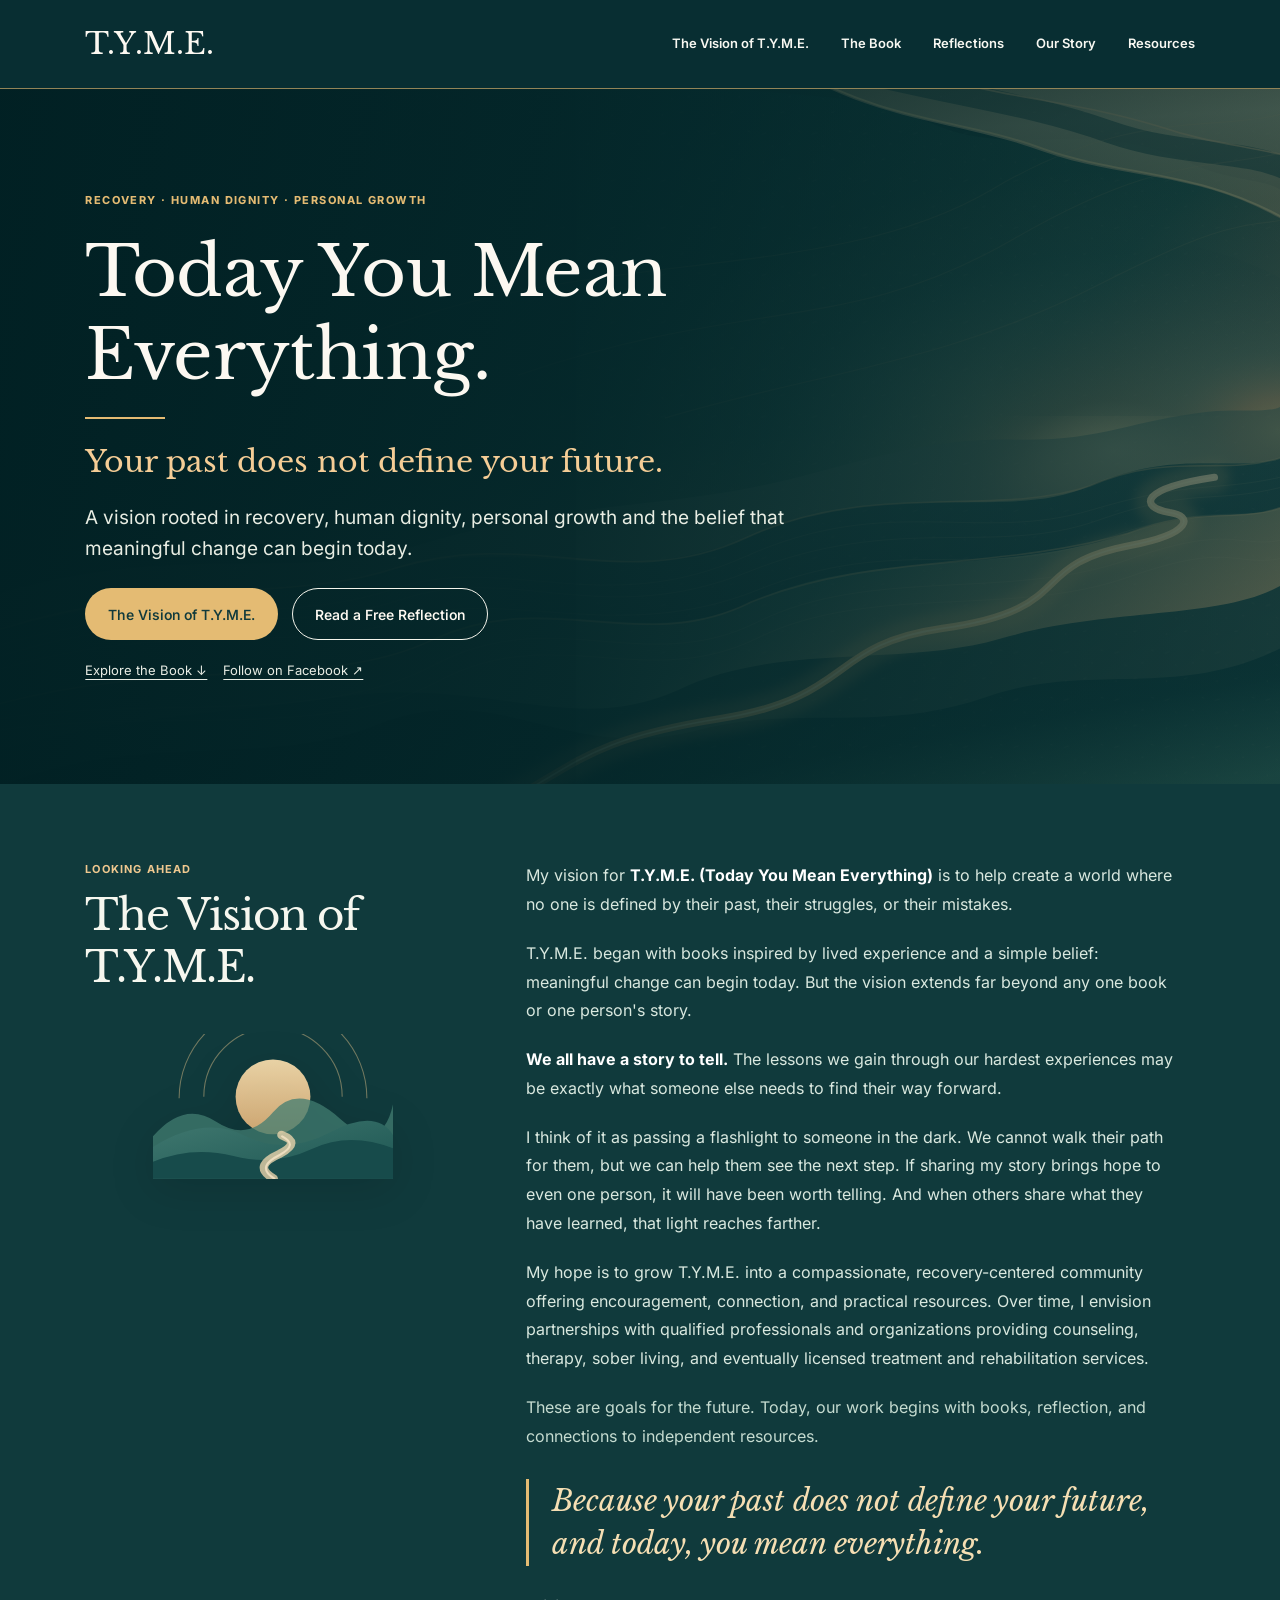
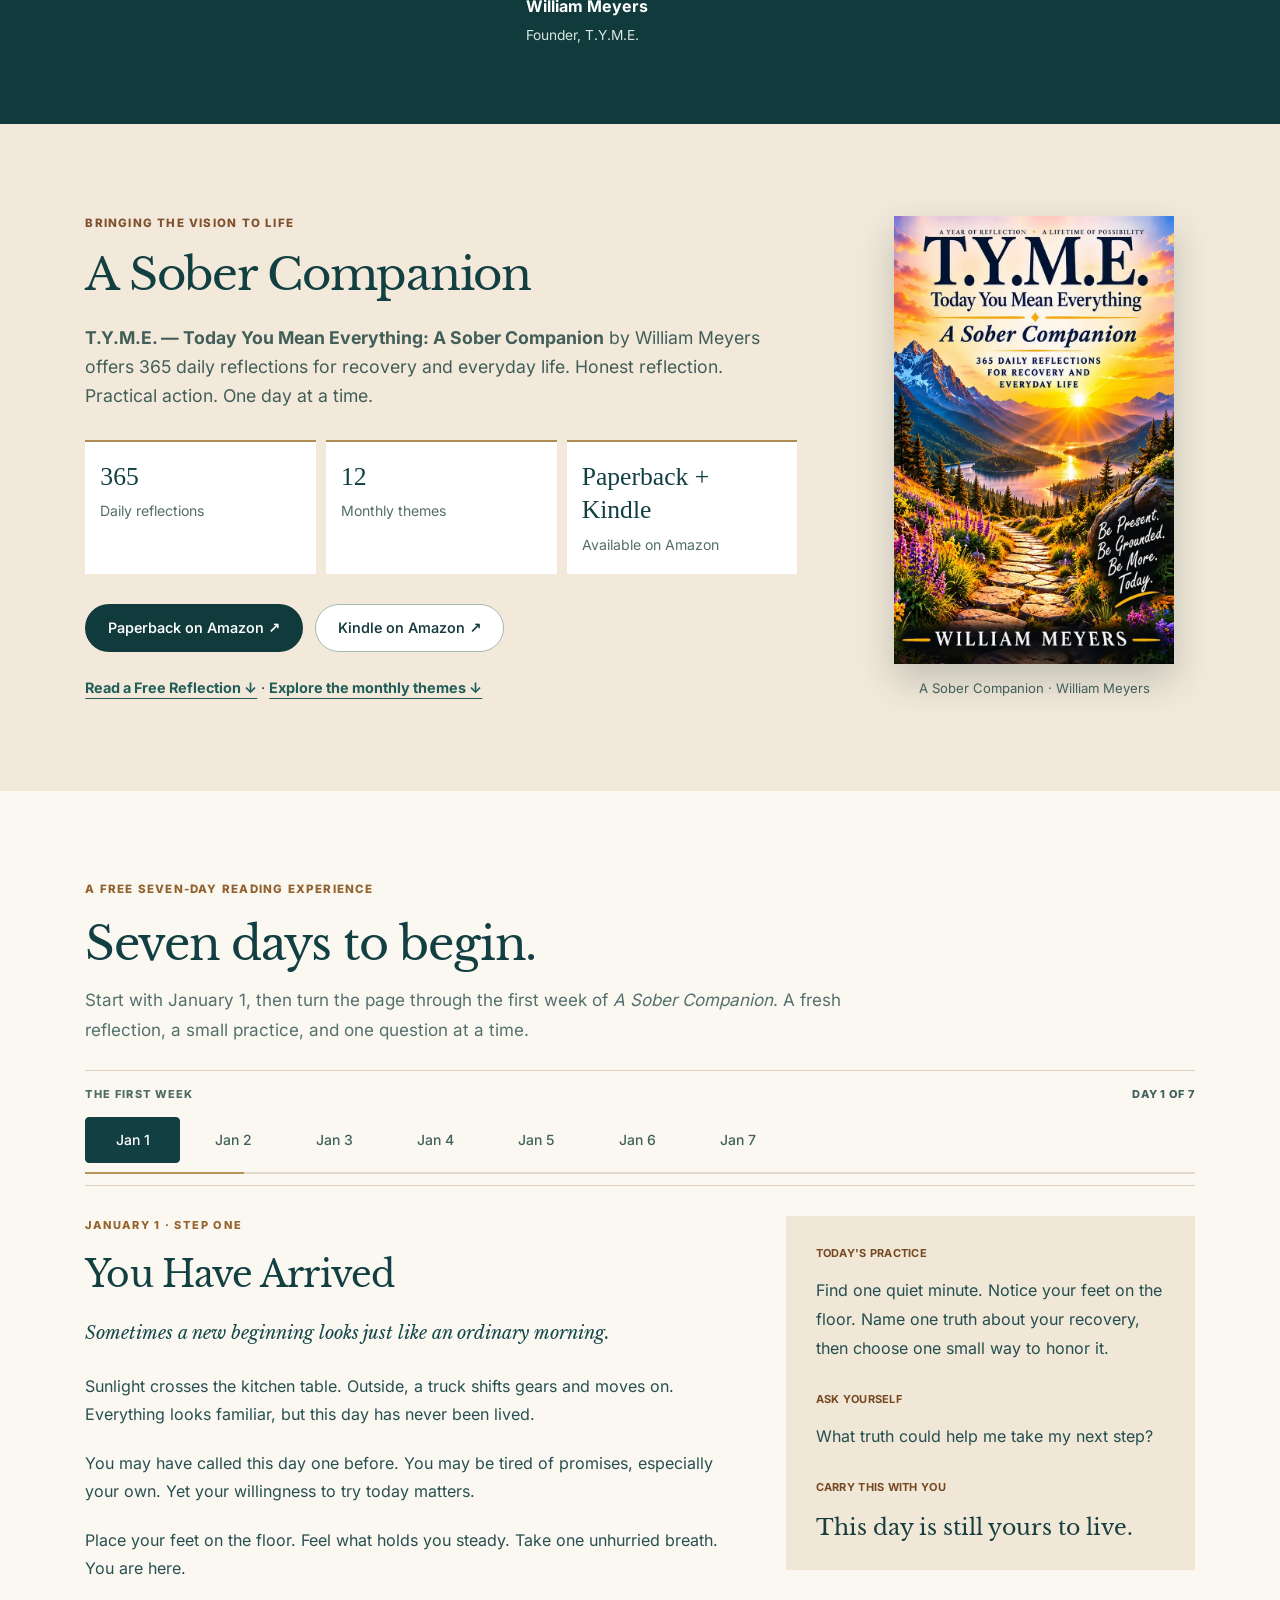
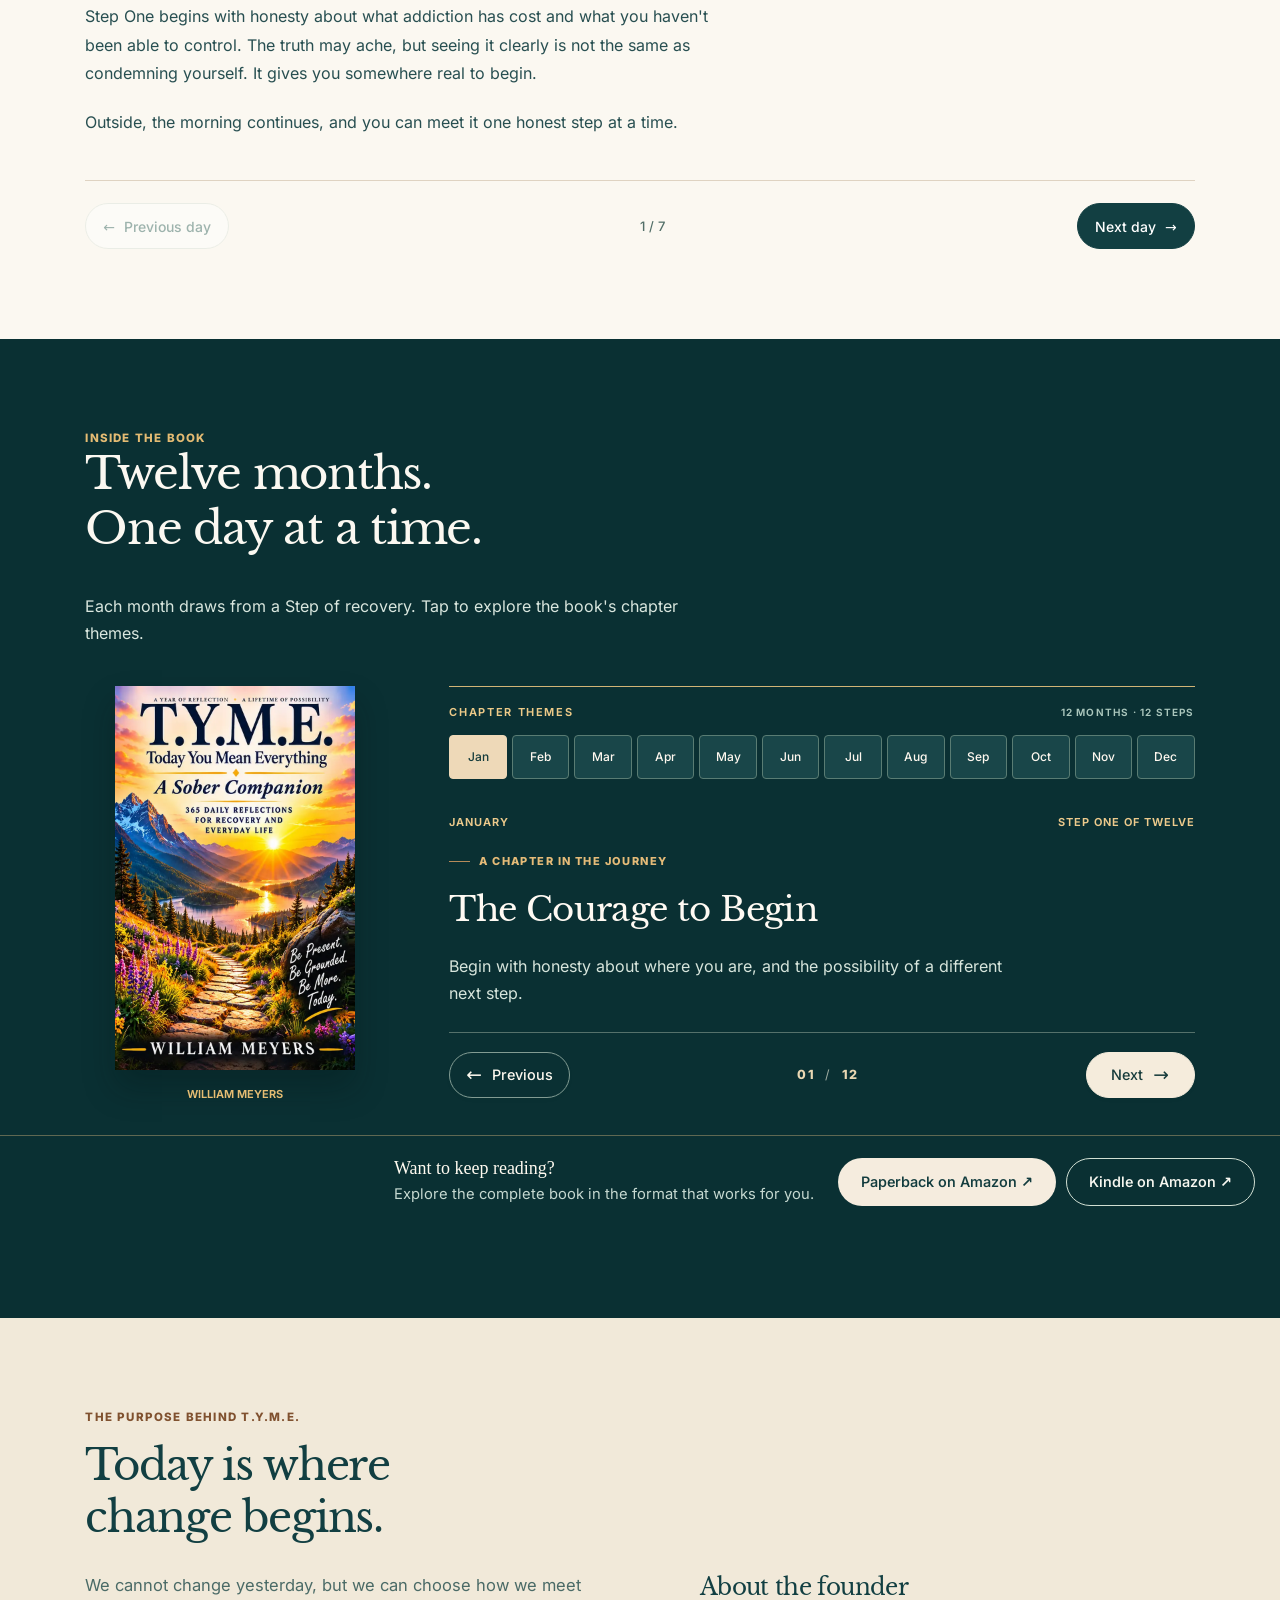
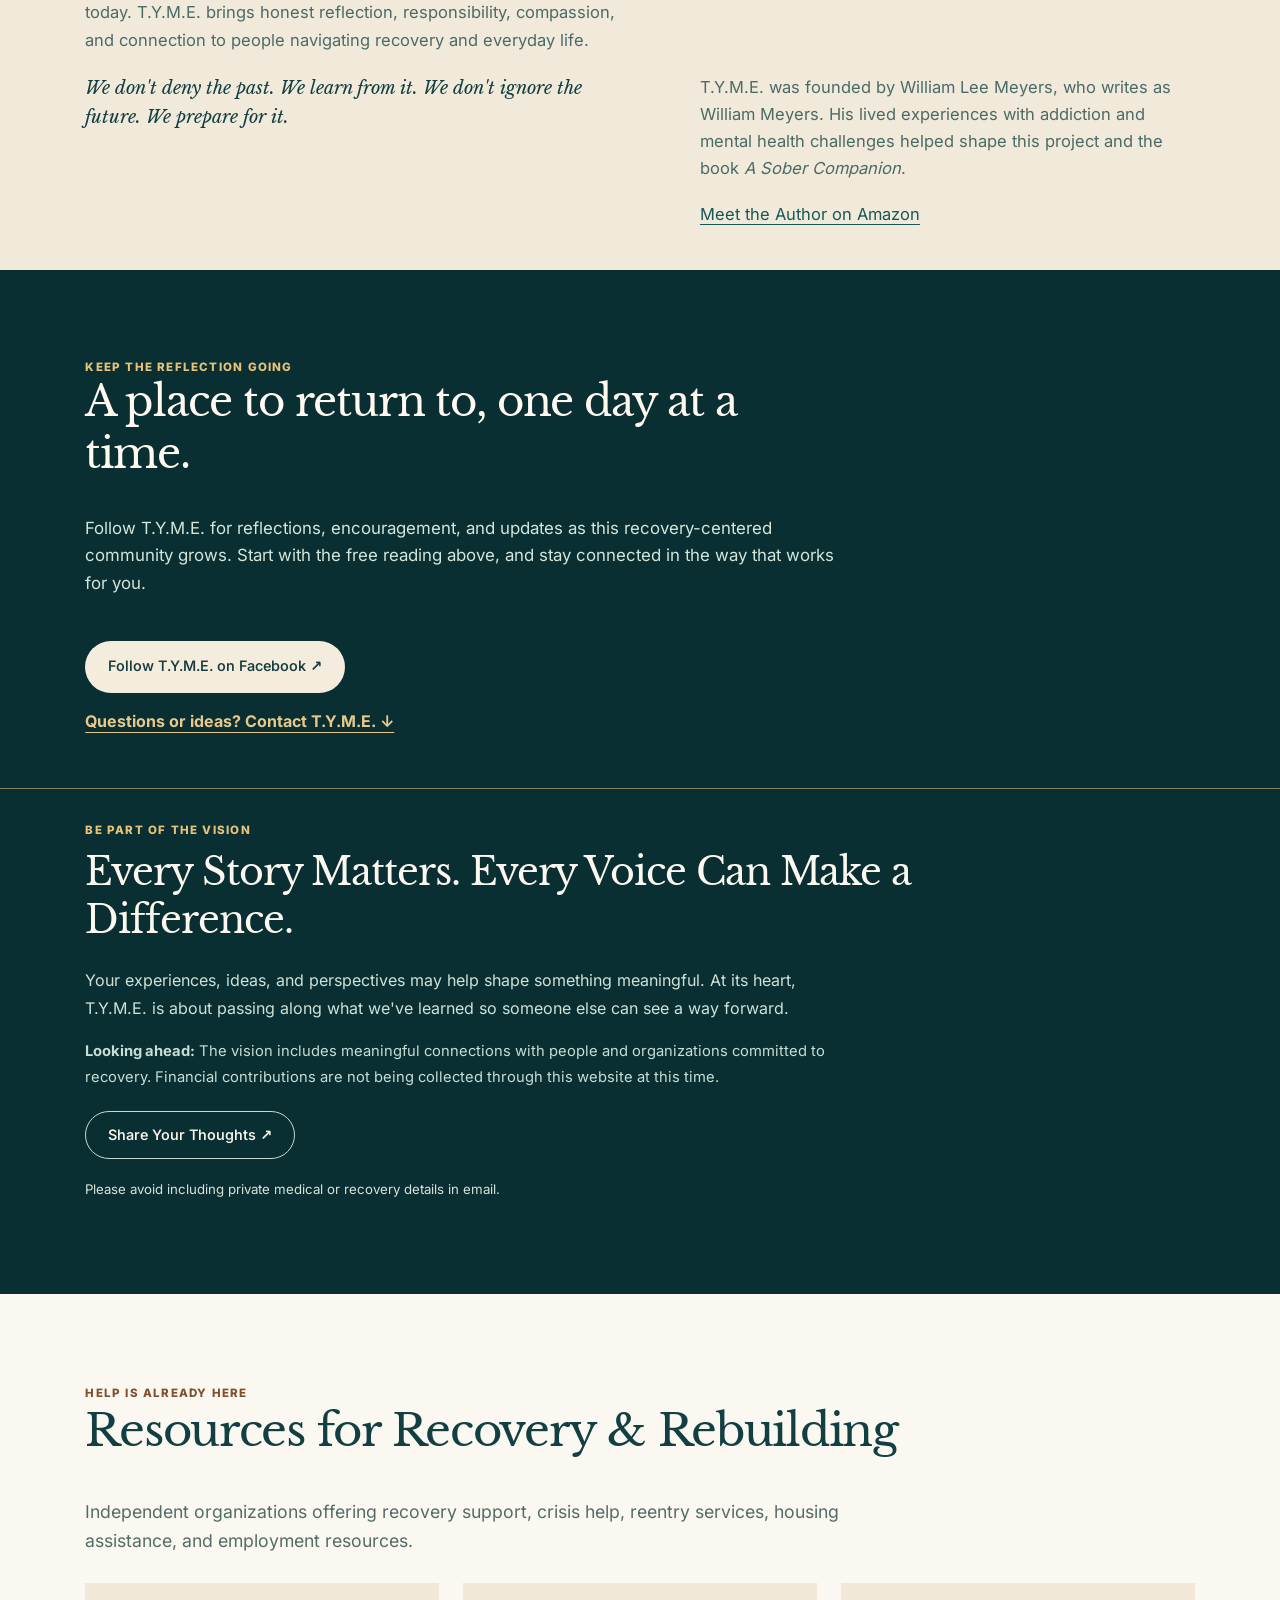
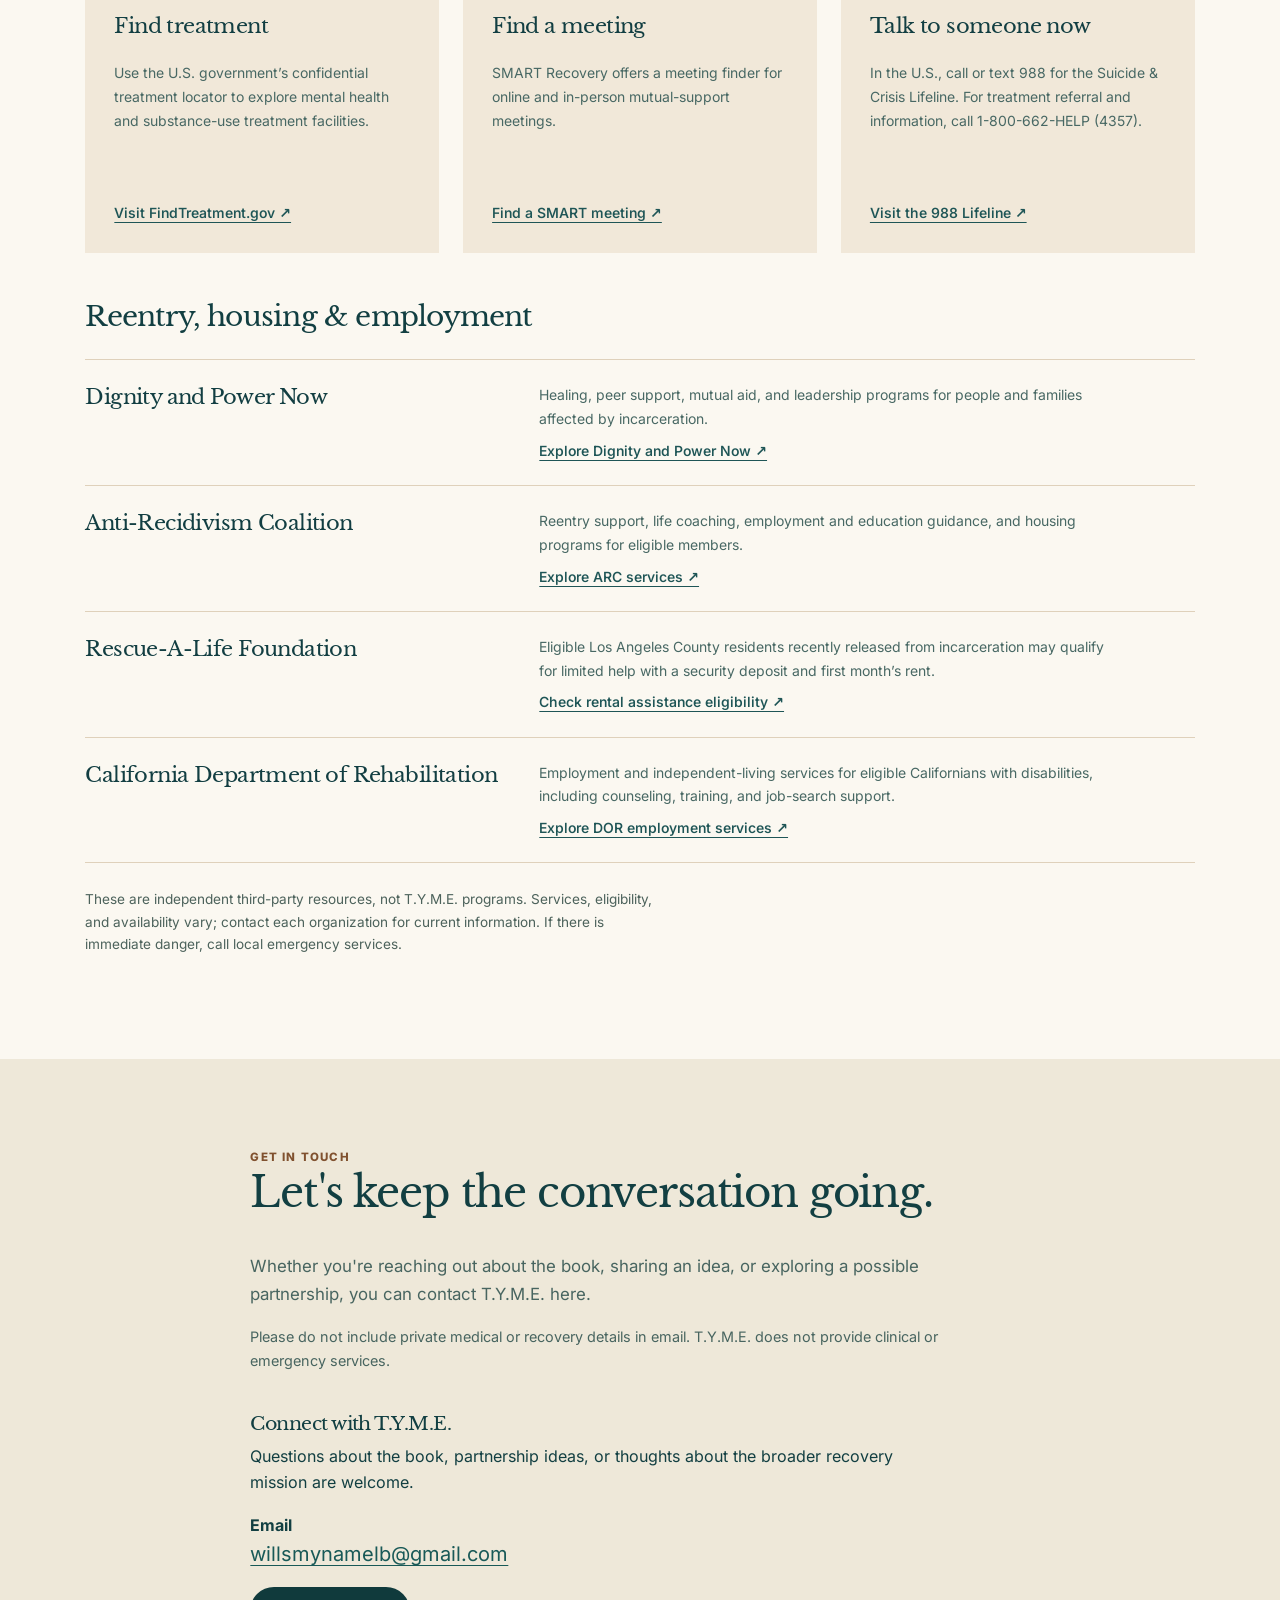
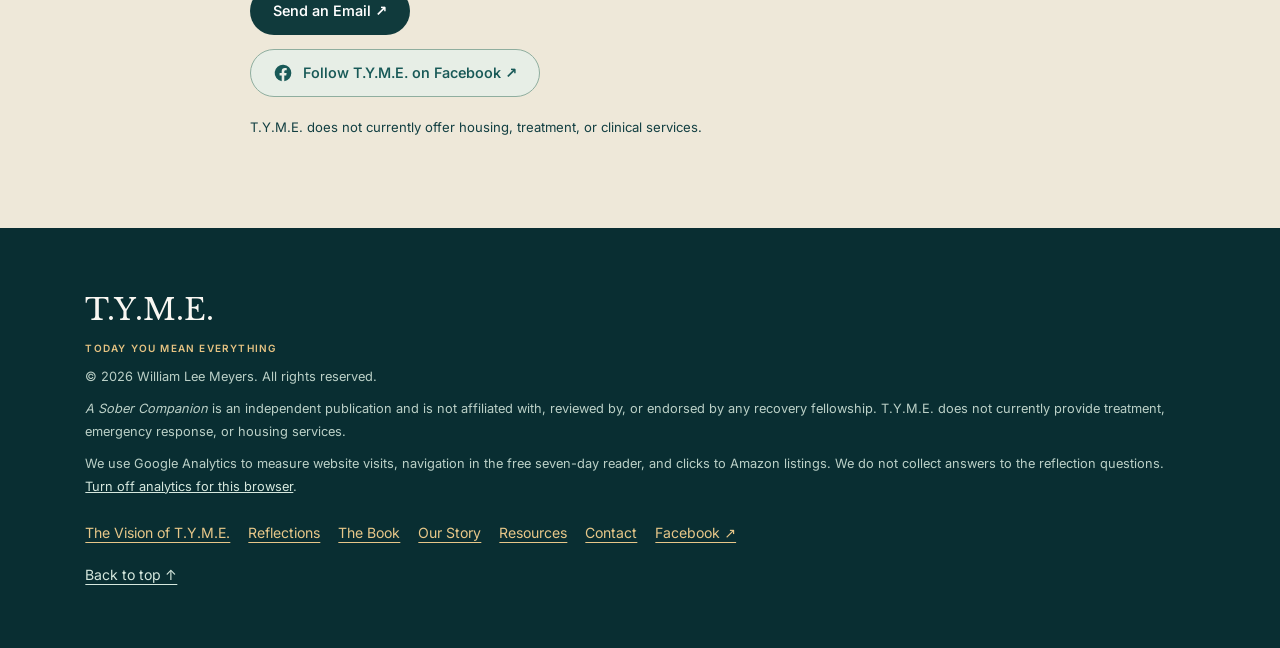
==== commit 0e5fee22: "Reposition homepage around The Vision of T.Y.M.E." ====
--- a/index.html
+++ b/index.html
@@ -485,6 +485,64 @@
   <link rel="preload" href="fonts/libre-baskerville-regular.woff2" as="font" type="font/woff2" crossorigin>
   <link rel="preload" href="illuminated-path-hero.svg" as="image" fetchpriority="high">
   <link rel="stylesheet" href="phase1-illuminated.css">
+  <!-- Mission-first homepage: scoped overrides preserve the approved base stylesheet and original artwork. -->
+  <style>
+    .mission-first-hero.hero{background-color:#092f33;background-size:cover;background-position:center center}
+    .mission-first-hero.hero::before{background:linear-gradient(90deg,rgba(1,32,35,.96) 0%,rgba(3,36,39,.9) 44%,rgba(6,39,42,.58) 100%)}
+    .mission-first-hero.hero::after{display:none}
+    .mission-first-hero .hero-inner{display:block;min-height:0;padding-block:clamp(64px,8vw,112px);gap:0}
+    .mission-first-hero .hero-copy{max-width:760px}
+    .mission-first-hero h1{font-size:clamp(2.6rem,5.4vw,4.4rem);line-height:1.2;max-width:13ch;margin:22px 0 22px}
+    .mission-first-hero h1::after{margin-top:20px}
+    .mission-first-tagline{font:400 clamp(1.25rem,2.4vw,1.85rem)/1.45 'Libre Baskerville',Georgia,serif;color:#f5cd96;margin:0 0 18px}
+    .mission-first-hero .lead{max-width:60ch;margin-bottom:24px}
+    .mission-first-hero .btn-primary{background:#e4bb73;color:#103a3c}
+    .mission-first-hero .hero-secondary-links a{text-decoration:underline;text-underline-offset:4px}
+    .mission-first-vision.vision{background:#103a3c;color:#f6f7ef;padding-block:clamp(56px,6vw,84px)}
+    .mission-first-vision .vision-layout{grid-template-columns:minmax(0,.72fr) minmax(0,1.28fr);gap:clamp(28px,5vw,72px);border:0;padding-top:0}
+    .mission-first-vision .vision-heading{grid-column:1;grid-row:1}
+    .mission-first-vision .vision-copy{grid-column:2;grid-row:1;max-width:65ch}
+    .mission-first-vision .eyebrow{color:#efc88f}
+    .mission-first-vision h2{font-size:clamp(1.9rem,3.3vw,3rem);line-height:1.25;color:#f6f7ef}
+    .mission-first-vision .vision-copy p,.mission-first-vision .vision-signature span{color:#d9e8df}
+    .mission-first-vision .vision-copy strong{color:#fff}
+    .mission-first-vision .vision-copy .vision-note{color:#c5dbd0}
+    .mission-first-vision .vision-statement{color:#f5deb3;border-color:#e4bb73}
+    .mission-first-book{background:#f2e9da;color:#123f42}
+    .mission-book-layout{display:grid;grid-template-columns:minmax(0,1fr) minmax(0,.45fr);align-items:center;gap:clamp(28px,6vw,88px)}
+    .mission-book-copy .eyebrow{color:#80512f}
+    .mission-book-copy h2{margin:14px 0 20px}
+    .mission-book-copy .book-intro{color:#425e59}
+    .mission-first-book .book-facts{grid-template-columns:repeat(3,minmax(0,1fr));gap:10px}
+    .mission-first-book .book-facts>div{min-width:0;border-top-color:#b08b53}
+    .mission-first-book .book-facts strong{font-size:clamp(1rem,2vw,1.7rem);line-height:1.3;overflow-wrap:anywhere}
+    .mission-first-book .book-facts span{display:block;margin-top:6px}
+    .mission-book-art{text-align:center}
+    .mission-book-cover{display:block;width:min(100%,280px);height:auto;margin:0 auto;box-shadow:0 16px 36px rgba(16,49,45,.22)}
+    .mission-book-art p{margin:14px auto 0;font-size:.82rem;color:#425e59}
+    .mission-book-sample{margin:22px 0 0;line-height:1.9;font-size:.9rem}
+    #book{scroll-margin-top:0}
+    @media(max-width:950px){
+      .mission-first-vision .vision-layout,.mission-book-layout{display:grid;grid-template-columns:minmax(0,1fr)}
+      .mission-first-vision .vision-heading,.mission-first-vision .vision-copy{grid-column:1;grid-row:auto}
+      .mission-first-vision .vision-sunrise{margin:24px 0 0;width:min(100%,215px)}
+    }
+    @media(max-width:740px){
+      .mission-first-hero.hero{background-size:cover;background-position:72% center}
+      .mission-first-hero.hero::before{background:linear-gradient(180deg,rgba(1,32,35,.95),rgba(3,36,39,.87))}
+      .mission-first-hero .hero-inner{min-height:0;padding-block:44px 48px}
+      .mission-first-hero h1{font-size:clamp(1.95rem,8.5vw,2.65rem);max-width:100%;margin:19px 0 18px;overflow-wrap:anywhere}
+      .mission-first-hero .action-row .btn{min-height:48px}
+      .mission-first-hero .hero-secondary-links{margin-top:20px}
+      .mission-first-vision.vision{padding-block:50px}
+      .mission-first-vision .vision-copy p{font-size:1rem}
+      .mission-book-cover{width:min(100%,220px)}
+      .mission-first-book .action-row{flex-direction:column;align-items:stretch}
+      .mission-first-book .action-row .btn{width:100%}
+      .mission-first-book .book-facts{grid-template-columns:repeat(2,minmax(0,1fr))}
+      .mission-first-book .book-facts>div:last-child{grid-column:1/-1}
+    }
+  </style>
 </head>
 <body>
   <a class="skip-link" href="#main-content">Skip to main content</a>
@@ -494,9 +552,10 @@
     <button id="menuButton" class="menu-btn" aria-controls="navLinks" aria-expanded="false" aria-label="Open navigation">☰</button>
     <div class="links" id="navLinks">
       <a href="#home">Home</a>
+      <a href="#vision">The Vision of T.Y.M.E.</a>
+      <a href="#book">The Book</a>
       <a href="#development">Reflections</a>
       <a href="#connect">Connect</a>
-      <a href="#journey">The Book</a>
       <a href="#mission">Our Story</a>
       <a href="#resources">Resources</a>
     </div>
@@ -504,32 +563,79 @@
   </nav>
 </header>
   <main id="main-content" tabindex="-1">
-    <section class="hero" id="home">
+    <section class="hero mission-first-hero" id="home">
   <div class="wrap hero-inner">
     <div class="hero-copy">
-      <div class="eyebrow">Daily reflections · Recovery<span class="hero-extra-eyebrow"> · Personal growth</span></div>
-      <h1>You can begin<br><em>right where<br class="mobile-title-break"> you are.</em></h1>
-      <p class="lead"><strong>T.Y.M.E. — Today You Mean Everything: A Sober Companion</strong> by William Meyers offers 365 daily reflections for recovery and everyday life. Honest reflection. Practical action. One day at a time.</p>
+      <div class="eyebrow">Recovery · Human dignity · Personal growth</div>
+      <h1>Today You Mean Everything.</h1>
+      <p class="mission-first-tagline">Your past does not define your future.</p>
+      <p class="lead">A vision rooted in recovery, human dignity, personal growth and the belief that meaningful change can begin today.</p>
       <div class="action-row">
-        <a class="btn btn-primary" href="#development">Read a Free Reflection</a>
-        <a class="btn btn-outline" href="#journey">Explore the Book</a>
-        <a class="btn btn-vision-jump" href="#vision">Our Vision ↓</a>
+        <a class="btn btn-primary" href="#vision">The Vision of T.Y.M.E.</a>
+        <a class="btn btn-outline" href="#development">Read a Free Reflection</a>
       </div>
-      <div class="hero-secondary-links" aria-label="More ways to connect with T.Y.M.E.">
+      <div class="hero-secondary-links" aria-label="More ways to explore T.Y.M.E.">
+        <a href="#book">Explore the Book ↓</a>
         <a href="https://www.facebook.com/tyme.today.you.mean.everything" target="_blank" rel="noopener noreferrer">Follow on Facebook ↗</a>
-        <a href="https://www.amazon.com/dp/B0HQY8BFKL" target="_blank" rel="noopener noreferrer">Paperback ↗</a>
-        <a href="https://www.amazon.com/dp/B0HQV7DYGN" target="_blank" rel="noopener noreferrer">Kindle ↗</a>
       </div>
     </div>
-    <div class="book-stage">
-      <img class="hero-cover" src="tyme-sober-companion-cover.webp" width="720" height="1152" alt="A Sober Companion by William Meyers, sunrise over mountains, a lake, and winding path" fetchpriority="high" decoding="async">
-      <div class="cover-caption">A Sober Companion · William Meyers</div>
-    </div>
   </div>
-  <div id="book" class="wrap quick-facts" aria-label="Book highlights">
-    <div><strong>365</strong><span>Daily reflections</span></div>
-    <div><strong>12</strong><span>Monthly themes</span></div>
-    <div><strong>Paperback + Kindle</strong><span>Available on Amazon</span></div>
+</section>
+
+<section class="section-pad vision mission-first-vision" id="vision" tabindex="-1" aria-labelledby="vision-title">
+      <div class="wrap vision-layout">
+        <div class="vision-heading">
+          <div class="eyebrow">Looking ahead</div>
+          <h2 id="vision-title">The Vision of T.Y.M.E.</h2>
+
+<svg class="vision-sunrise" viewBox="0 0 340 205" width="340" height="205" xmlns="http://www.w3.org/2000/svg" aria-hidden="true" focusable="false">
+  <defs>
+    <linearGradient id="tymeSunGlow" x1="0" y1="0" x2="0" y2="1"><stop offset="0%" stop-color="#F6DCAC"/><stop offset="100%" stop-color="#D9AB73"/></linearGradient>
+    <linearGradient id="tymeHillFill" x1="0" y1="0" x2="1" y2="1"><stop offset="0%" stop-color="#40786F"/><stop offset="100%" stop-color="#1C5552"/></linearGradient>
+  </defs>
+  <circle cx="170" cy="89" r="53" fill="url(#tymeSunGlow)" opacity=".94"/>
+  <path d="M72 89a98 98 0 0 1 196 0M37 91a133 133 0 0 1 266 0" fill="none" stroke="#E9C68C" stroke-width="1.5" opacity=".45"/>
+  <path d="M0 145Q44 94 89 124T170 111T265 120T340 100V205H0Z" fill="#427D71" opacity=".75"/>
+  <path d="M0 160Q72 115 130 144T252 139T340 143V205H0Z" fill="url(#tymeHillFill)"/>
+  <path d="M0 181Q56 158 114 173T225 163T340 162V205H0Z" fill="#174B4B"/>
+  <path d="M171 205C147 191 157 180 179 170C202 158 200 150 182 143" fill="none" stroke="#EED6AD" stroke-width="12" stroke-linecap="round" opacity=".78"/>
+  <path d="M172 205C151 192 160 181 180 171C198 161 198 153 183 145" fill="none" stroke="#F8E6C8" stroke-width="3" stroke-linecap="round" opacity=".8"/>
+</svg>
+        </div>
+        <div class="vision-copy">
+          <p>My vision for <strong>T.Y.M.E. (Today You Mean Everything)</strong> is to help create a world where no one is defined by their past, their struggles, or their mistakes.</p>
+          <p>T.Y.M.E. began with books inspired by lived experience and a simple belief: meaningful change can begin today. But the vision extends far beyond any one book or one person's story.</p>
+          <p><strong>We all have a story to tell.</strong> The lessons we gain through our hardest experiences may be exactly what someone else needs to find their way forward.</p>
+          <p>I think of it as passing a flashlight to someone in the dark. We cannot walk their path for them, but we can help them see the next step. If sharing my story brings hope to even one person, it will have been worth telling. And when others share what they have learned, that light reaches farther.</p>
+          <p>My hope is to grow T.Y.M.E. into a compassionate, recovery-centered community offering encouragement, connection, and practical resources. Over time, I envision partnerships with qualified professionals and organizations providing counseling, therapy, sober living, and eventually licensed treatment and rehabilitation services.</p>
+          <p class="vision-note">These are goals for the future. Today, our work begins with books, reflection, and connections to independent resources.</p>
+          <blockquote class="vision-statement">Because your past does not define your future, and today, you mean everything.</blockquote>
+          <p class="vision-signature"><strong>William Meyers</strong><span>Founder, T.Y.M.E.</span></p>
+        </div>
+      </div>
+    </section>
+
+<section class="section-pad mission-first-book" id="book" aria-labelledby="mission-book-title">
+  <div class="wrap mission-book-layout">
+    <div class="mission-book-copy">
+      <div class="eyebrow">Bringing the Vision to Life</div>
+      <h2 id="mission-book-title">A Sober Companion</h2>
+      <p class="book-intro"><strong>T.Y.M.E. — Today You Mean Everything: A Sober Companion</strong> by William Meyers offers 365 daily reflections for recovery and everyday life. Honest reflection. Practical action. One day at a time.</p>
+      <div class="book-facts" aria-label="Book highlights">
+        <div><strong>365</strong><span>Daily reflections</span></div>
+        <div><strong>12</strong><span>Monthly themes</span></div>
+        <div><strong>Paperback + Kindle</strong><span>Available on Amazon</span></div>
+      </div>
+      <div class="action-row">
+        <a class="btn btn-dark" href="https://www.amazon.com/dp/B0HQY8BFKL" target="_blank" rel="noopener noreferrer">Paperback on Amazon ↗</a>
+        <a class="btn book-kindle-btn" href="https://www.amazon.com/dp/B0HQV7DYGN" target="_blank" rel="noopener noreferrer">Kindle on Amazon ↗</a>
+      </div>
+      <p class="mission-book-sample"><a class="quiet-link" href="#development">Read a Free Reflection ↓</a> · <a class="quiet-link" href="#journey">Explore the monthly themes ↓</a></p>
+    </div>
+    <div class="mission-book-art">
+      <img class="mission-book-cover" src="tyme-sober-companion-cover.webp" width="720" height="1152" alt="A Sober Companion by William Meyers, sunrise over mountains, a lake, and winding path" loading="lazy" decoding="async">
+      <p>A Sober Companion · William Meyers</p>
+    </div>
   </div>
 </section>
     
@@ -657,38 +763,7 @@
     
     
     <section class="section-pad mission" id="mission"><div class="wrap"><div class="mission-about"><div class="mission-copy"><div class="eyebrow" style="color:#80512f">The purpose behind T.Y.M.E.</div><h2>Today is where change begins.</h2><p>We cannot change yesterday, but we can choose how we meet today. T.Y.M.E. brings honest reflection, responsibility, compassion, and connection to people navigating recovery and everyday life.</p><p class="mission-quote">We don't deny the past. We learn from it. We don't ignore the future. We prepare for it.</p><h3 id="about">About the founder</h3><p>T.Y.M.E. was founded by William Lee Meyers, who writes as William Meyers. His lived experiences with addiction and mental health challenges helped shape this project and the book <em>A Sober Companion</em>.</p><p><a class="contact-link" href="https://www.amazon.com/author/williammeyerstyme" target="_blank" rel="noopener noreferrer">Meet the Author on Amazon</a></p></div></div></div></section>
-    <section class="section-pad vision" id="vision" tabindex="-1" aria-labelledby="vision-title">
-      <div class="wrap vision-layout">
-        <div class="vision-heading">
-          <div class="eyebrow">Looking ahead</div>
-          <h2 id="vision-title">The Vision</h2>
-
-<svg class="vision-sunrise" viewBox="0 0 340 205" width="340" height="205" xmlns="http://www.w3.org/2000/svg" aria-hidden="true" focusable="false">
-  <defs>
-    <linearGradient id="tymeSunGlow" x1="0" y1="0" x2="0" y2="1"><stop offset="0%" stop-color="#F6DCAC"/><stop offset="100%" stop-color="#D9AB73"/></linearGradient>
-    <linearGradient id="tymeHillFill" x1="0" y1="0" x2="1" y2="1"><stop offset="0%" stop-color="#40786F"/><stop offset="100%" stop-color="#1C5552"/></linearGradient>
-  </defs>
-  <circle cx="170" cy="89" r="53" fill="url(#tymeSunGlow)" opacity=".94"/>
-  <path d="M72 89a98 98 0 0 1 196 0M37 91a133 133 0 0 1 266 0" fill="none" stroke="#E9C68C" stroke-width="1.5" opacity=".45"/>
-  <path d="M0 145Q44 94 89 124T170 111T265 120T340 100V205H0Z" fill="#427D71" opacity=".75"/>
-  <path d="M0 160Q72 115 130 144T252 139T340 143V205H0Z" fill="url(#tymeHillFill)"/>
-  <path d="M0 181Q56 158 114 173T225 163T340 162V205H0Z" fill="#174B4B"/>
-  <path d="M171 205C147 191 157 180 179 170C202 158 200 150 182 143" fill="none" stroke="#EED6AD" stroke-width="12" stroke-linecap="round" opacity=".78"/>
-  <path d="M172 205C151 192 160 181 180 171C198 161 198 153 183 145" fill="none" stroke="#F8E6C8" stroke-width="3" stroke-linecap="round" opacity=".8"/>
-</svg>
-        </div>
-        <div class="vision-copy">
-          <p>My vision for <strong>T.Y.M.E. (Today You Mean Everything)</strong> is to help create a world where no one is defined by their past, their struggles, or their mistakes.</p>
-          <p>T.Y.M.E. began with books inspired by lived experience and a simple belief: meaningful change can begin today. But the vision extends far beyond any one book or one person's story.</p>
-          <p><strong>We all have a story to tell.</strong> The lessons we gain through our hardest experiences may be exactly what someone else needs to find their way forward.</p>
-          <p>I think of it as passing a flashlight to someone in the dark. We cannot walk their path for them, but we can help them see the next step. If sharing my story brings hope to even one person, it will have been worth telling. And when others share what they have learned, that light reaches farther.</p>
-          <p>My hope is to grow T.Y.M.E. into a compassionate, recovery-centered community offering encouragement, connection, and practical resources. Over time, I envision partnerships with qualified professionals and organizations providing counseling, therapy, sober living, and eventually licensed treatment and rehabilitation services.</p>
-          <p class="vision-note">These are goals for the future. Today, our work begins with books, reflection, and connections to independent resources.</p>
-          <blockquote class="vision-statement">Because your past does not define your future, and today, you mean everything.</blockquote>
-          <p class="vision-signature"><strong>William Meyers</strong><span>Founder, T.Y.M.E.</span></p>
-        </div>
-      </div>
-    </section>
+    
     <section class="section-pad connect-band" id="connect" aria-labelledby="connect-title">
   <div class="wrap connect-inner">
     <div>
@@ -734,8 +809,9 @@
 </main>
   <footer class="footer"><div class="wrap footer-grid"><div><a class="logo" href="#home">T.Y.M.E.<small>TODAY YOU MEAN EVERYTHING</small></a><p>© <span id="year"></span> William Lee Meyers. All rights reserved.</p><p><em>A Sober Companion</em> is an independent publication and is not affiliated with, reviewed by, or endorsed by any recovery fellowship. T.Y.M.E. does not currently provide treatment, emergency response, or housing services.</p><p>We use Google Analytics to measure website visits, navigation in the free seven-day reader, and clicks to Amazon listings. We do not collect answers to the reflection questions. <a href="/analytics-off.html">Turn off analytics for this browser</a>.</p></div><div class="footer-nav">
   <nav aria-label="Footer navigation">
+    <a href="#vision">The Vision of T.Y.M.E.</a>
     <a href="#development">Reflections</a>
-    <a href="#journey">The Book</a>
+    <a href="#book">The Book</a>
     <a href="#mission">Our Story</a>
     <a href="#resources">Resources</a>
     <a href="#contact">Contact</a>
--- a/phase1-illuminated.css
+++ b/phase1-illuminated.css
@@ -573,3 +573,29 @@
   .contact-section .founder-card .contact-link { font-size:17px; }
   .footer { padding-block:44px; }
 }
+
+/* Avoid double-counting section margin + root scroll padding for this shortcut.
+   The global 98px scroll padding already clears the sticky navigation. */
+#vision { scroll-margin-top:0; }
+/* Small third invitation: native #vision anchor keeps reader and book CTAs primary. */
+.hero .action-row .btn-vision-jump {
+  border:1px solid rgba(233,196,138,.9);
+  background:rgba(7,44,46,.48);
+  color:#f8d69a;
+  font-weight:600;
+}
+.hero .action-row .btn-vision-jump:hover {
+  background:rgba(24,75,70,.8);
+  color:#ffe3b4;
+}
+@media (max-width:740px) {
+  .hero .action-row .btn-vision-jump {
+    width:max-content;
+    max-width:100%;
+    align-self:flex-start;
+    min-height:44px;
+    padding:10px 18px;
+    font-size:14px;
+    font-weight:600;
+  }
+}
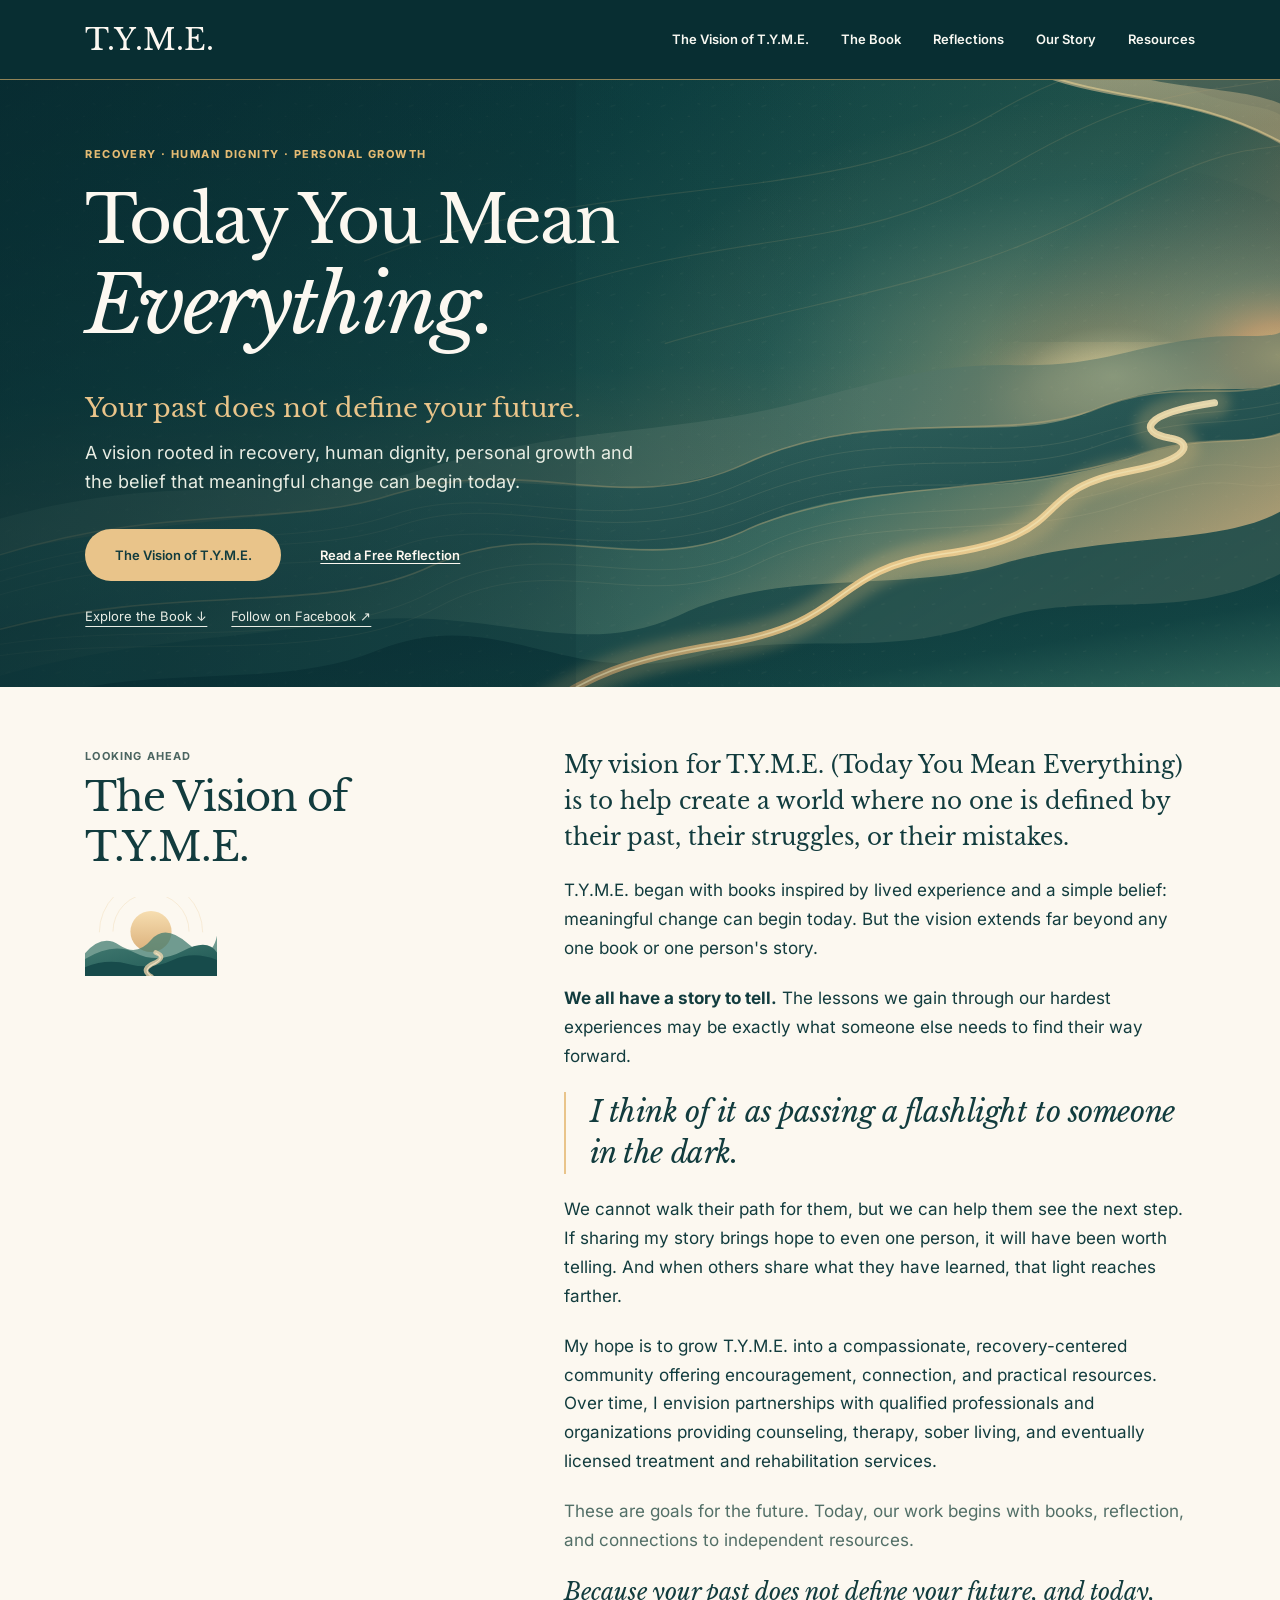
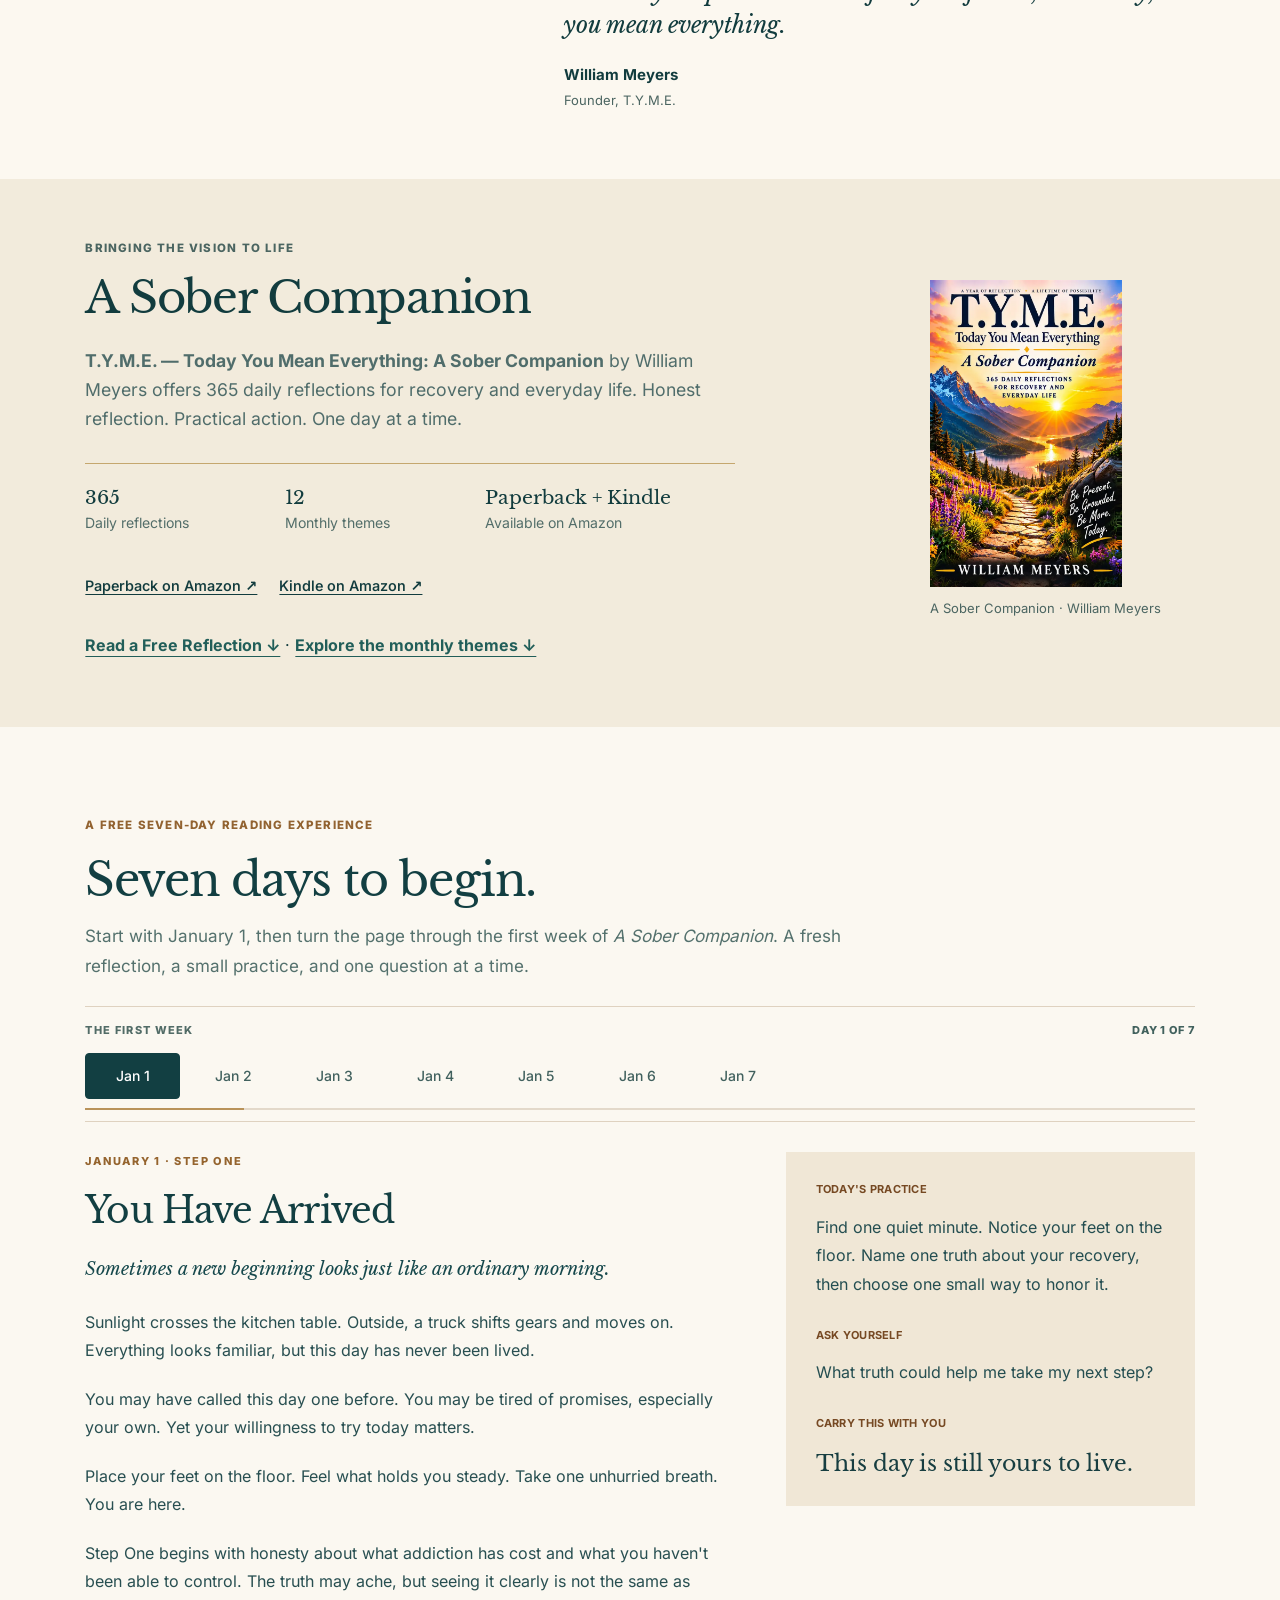
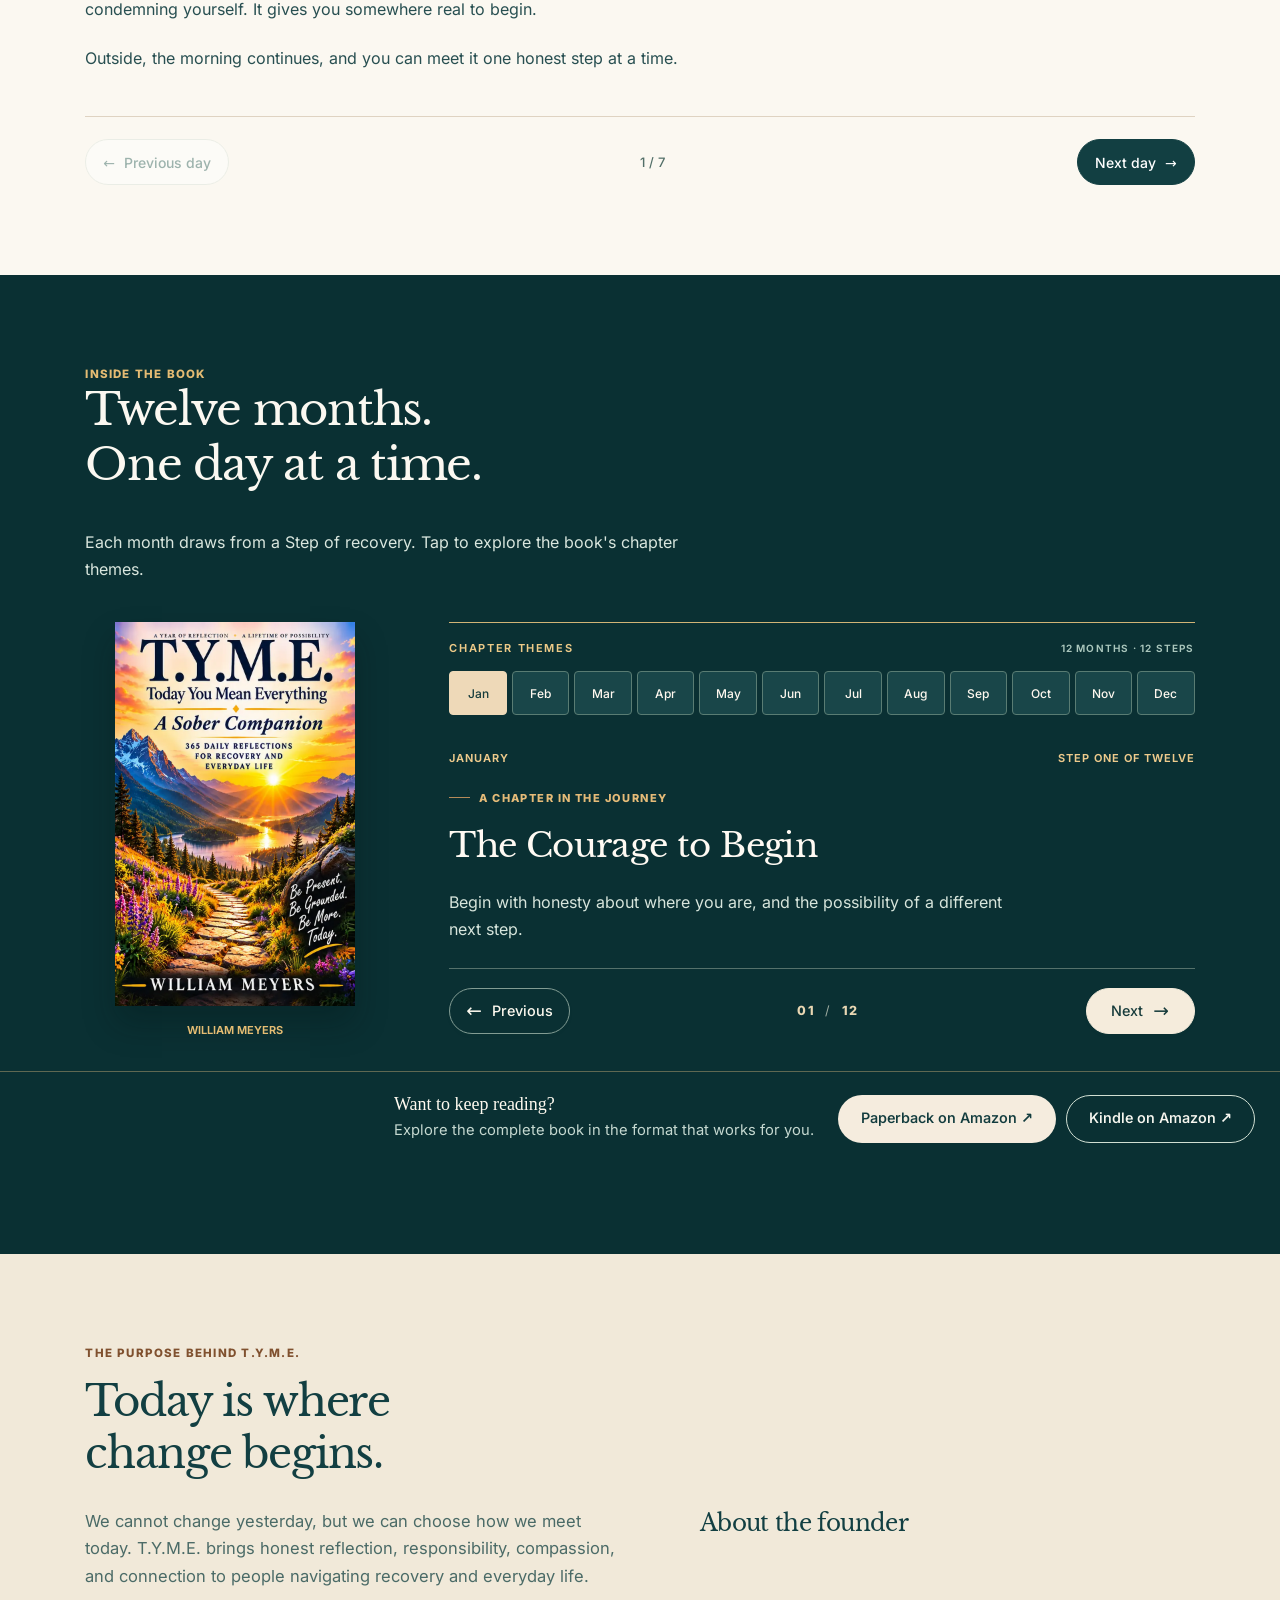
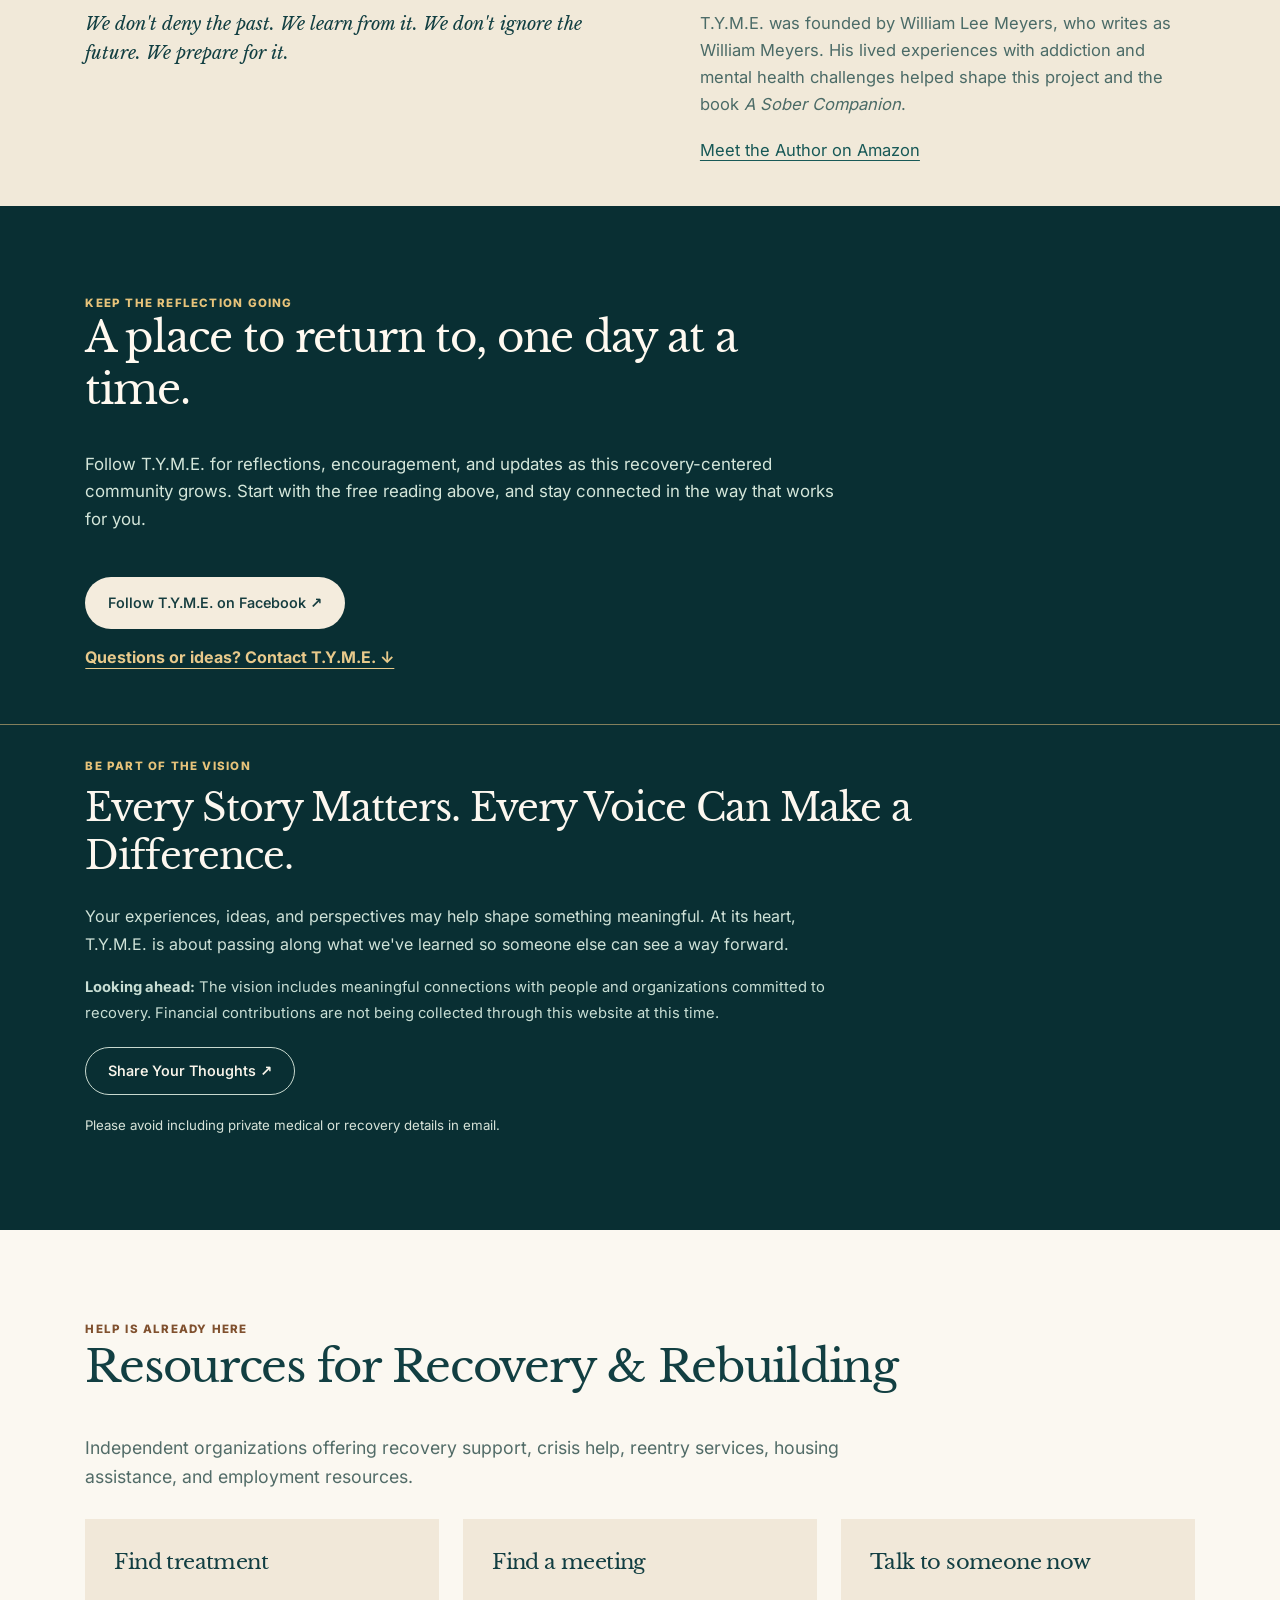
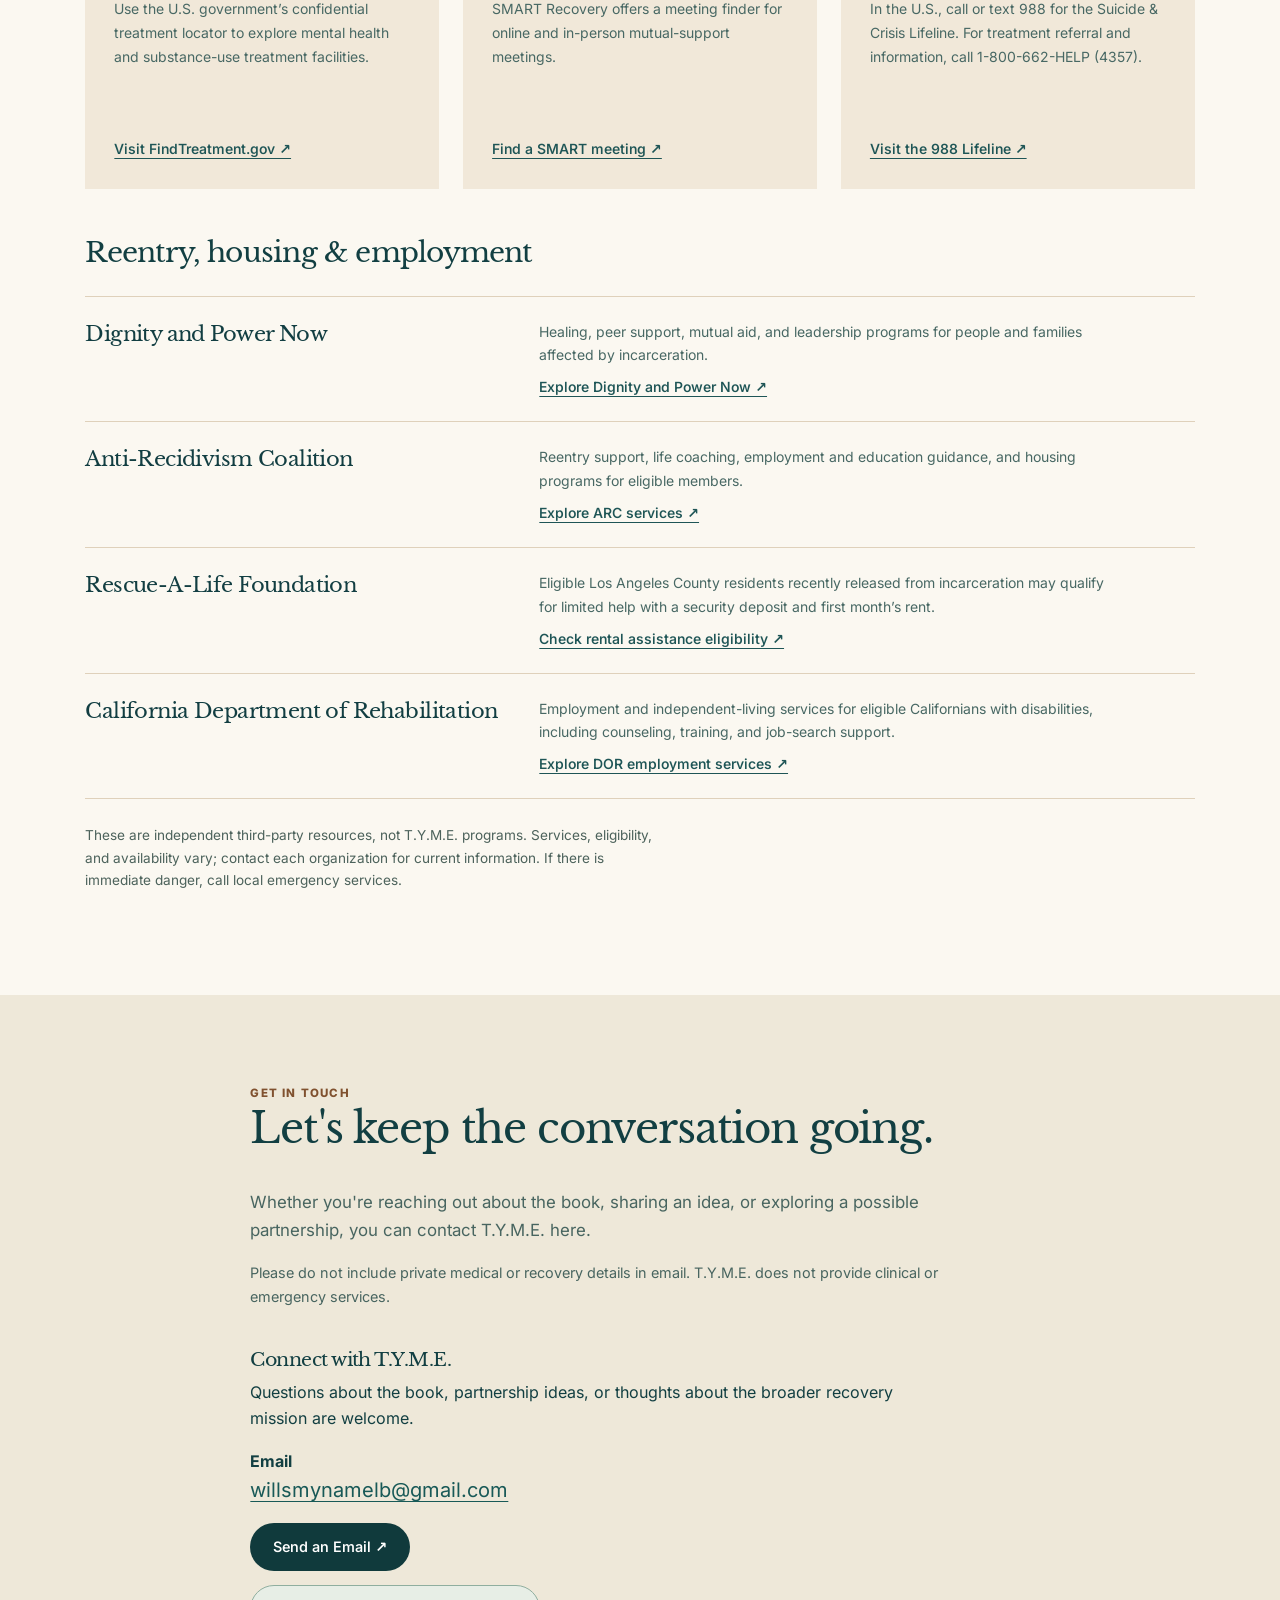
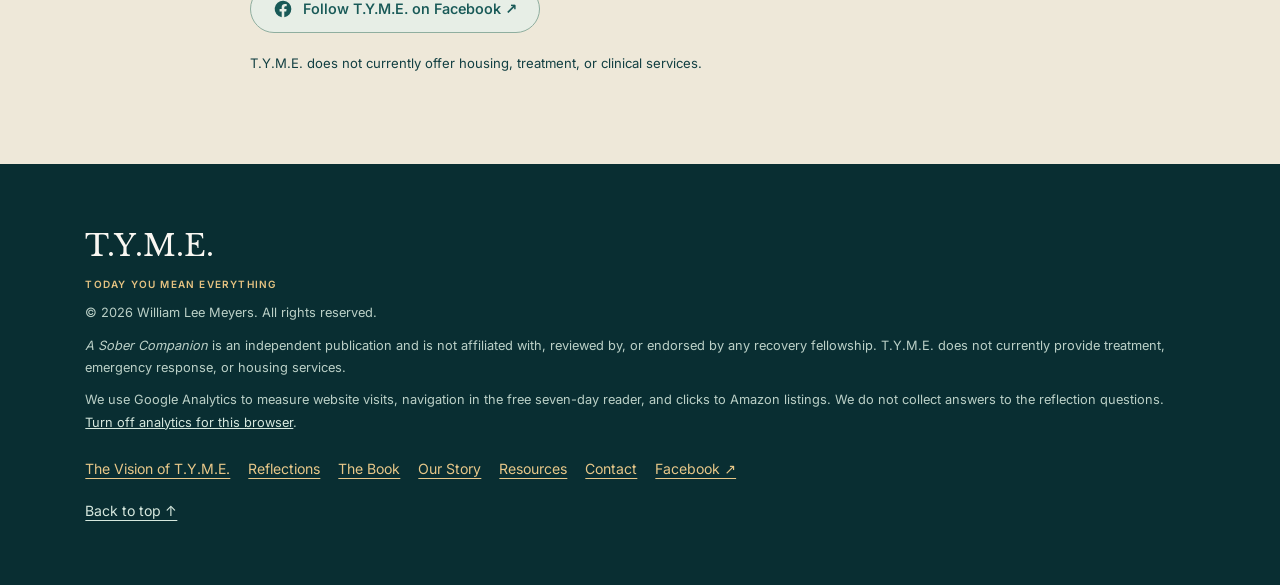
==== commit f1e9ab23: "Implement the approved Vision-first Illuminated Path homepage" ====
--- a/index.html
+++ b/index.html
@@ -485,62 +485,171 @@
   <link rel="preload" href="fonts/libre-baskerville-regular.woff2" as="font" type="font/woff2" crossorigin>
   <link rel="preload" href="illuminated-path-hero.svg" as="image" fetchpriority="high">
   <link rel="stylesheet" href="phase1-illuminated.css">
-  <!-- Mission-first homepage: scoped overrides preserve the approved base stylesheet and original artwork. -->
+  <!-- Concept A · Illuminated Path opening and founder's letter -->
   <style>
-    .mission-first-hero.hero{background-color:#092f33;background-size:cover;background-position:center center}
-    .mission-first-hero.hero::before{background:linear-gradient(90deg,rgba(1,32,35,.96) 0%,rgba(3,36,39,.9) 44%,rgba(6,39,42,.58) 100%)}
-    .mission-first-hero.hero::after{display:none}
-    .mission-first-hero .hero-inner{display:block;min-height:0;padding-block:clamp(64px,8vw,112px);gap:0}
-    .mission-first-hero .hero-copy{max-width:760px}
-    .mission-first-hero h1{font-size:clamp(2.6rem,5.4vw,4.4rem);line-height:1.2;max-width:13ch;margin:22px 0 22px}
-    .mission-first-hero h1::after{margin-top:20px}
-    .mission-first-tagline{font:400 clamp(1.25rem,2.4vw,1.85rem)/1.45 'Libre Baskerville',Georgia,serif;color:#f5cd96;margin:0 0 18px}
-    .mission-first-hero .lead{max-width:60ch;margin-bottom:24px}
-    .mission-first-hero .btn-primary{background:#e4bb73;color:#103a3c}
-    .mission-first-hero .hero-secondary-links a{text-decoration:underline;text-underline-offset:4px}
-    .mission-first-vision.vision{background:#103a3c;color:#f6f7ef;padding-block:clamp(56px,6vw,84px)}
-    .mission-first-vision .vision-layout{grid-template-columns:minmax(0,.72fr) minmax(0,1.28fr);gap:clamp(28px,5vw,72px);border:0;padding-top:0}
-    .mission-first-vision .vision-heading{grid-column:1;grid-row:1}
-    .mission-first-vision .vision-copy{grid-column:2;grid-row:1;max-width:65ch}
-    .mission-first-vision .eyebrow{color:#efc88f}
-    .mission-first-vision h2{font-size:clamp(1.9rem,3.3vw,3rem);line-height:1.25;color:#f6f7ef}
-    .mission-first-vision .vision-copy p,.mission-first-vision .vision-signature span{color:#d9e8df}
-    .mission-first-vision .vision-copy strong{color:#fff}
-    .mission-first-vision .vision-copy .vision-note{color:#c5dbd0}
-    .mission-first-vision .vision-statement{color:#f5deb3;border-color:#e4bb73}
-    .mission-first-book{background:#f2e9da;color:#123f42}
-    .mission-book-layout{display:grid;grid-template-columns:minmax(0,1fr) minmax(0,.45fr);align-items:center;gap:clamp(28px,6vw,88px)}
-    .mission-book-copy .eyebrow{color:#80512f}
-    .mission-book-copy h2{margin:14px 0 20px}
-    .mission-book-copy .book-intro{color:#425e59}
-    .mission-first-book .book-facts{grid-template-columns:repeat(3,minmax(0,1fr));gap:10px}
-    .mission-first-book .book-facts>div{min-width:0;border-top-color:#b08b53}
-    .mission-first-book .book-facts strong{font-size:clamp(1rem,2vw,1.7rem);line-height:1.3;overflow-wrap:anywhere}
-    .mission-first-book .book-facts span{display:block;margin-top:6px}
-    .mission-book-art{text-align:center}
-    .mission-book-cover{display:block;width:min(100%,280px);height:auto;margin:0 auto;box-shadow:0 16px 36px rgba(16,49,45,.22)}
-    .mission-book-art p{margin:14px auto 0;font-size:.82rem;color:#425e59}
-    .mission-book-sample{margin:22px 0 0;line-height:1.9;font-size:.9rem}
-    #book{scroll-margin-top:0}
-    @media(max-width:950px){
-      .mission-first-vision .vision-layout,.mission-book-layout{display:grid;grid-template-columns:minmax(0,1fr)}
-      .mission-first-vision .vision-heading,.mission-first-vision .vision-copy{grid-column:1;grid-row:auto}
-      .mission-first-vision .vision-sunrise{margin:24px 0 0;width:min(100%,215px)}
-    }
-    @media(max-width:740px){
-      .mission-first-hero.hero{background-size:cover;background-position:72% center}
-      .mission-first-hero.hero::before{background:linear-gradient(180deg,rgba(1,32,35,.95),rgba(3,36,39,.87))}
-      .mission-first-hero .hero-inner{min-height:0;padding-block:44px 48px}
-      .mission-first-hero h1{font-size:clamp(1.95rem,8.5vw,2.65rem);max-width:100%;margin:19px 0 18px;overflow-wrap:anywhere}
-      .mission-first-hero .action-row .btn{min-height:48px}
-      .mission-first-hero .hero-secondary-links{margin-top:20px}
-      .mission-first-vision.vision{padding-block:50px}
-      .mission-first-vision .vision-copy p{font-size:1rem}
-      .mission-book-cover{width:min(100%,220px)}
-      .mission-first-book .action-row{flex-direction:column;align-items:stretch}
-      .mission-first-book .action-row .btn{width:100%}
-      .mission-first-book .book-facts{grid-template-columns:repeat(2,minmax(0,1fr))}
-      .mission-first-book .book-facts>div:last-child{grid-column:1/-1}
+    .nav-wrap .nav { min-height: 79px; }
+    .mission-first-hero.hero {
+      background-color: #092d32;
+      background-size: cover;
+      background-position: center 69%;
+    }
+    .mission-first-hero.hero::before {
+      background: linear-gradient(90deg, rgb(9 45 50 / 48%), rgb(9 45 50 / 26%) 40%, transparent 68%);
+    }
+    .mission-first-hero.hero::after, .mission-first-hero h1::after { display: none; }
+    .mission-first-hero .hero-inner { display: block; min-height: 0; padding-block: clamp(48px, 5.1vw, 73px) 48px; }
+    .mission-first-hero .hero-copy { max-width: 730px; }
+    .mission-first-hero h1 {
+      max-width: none;
+      margin: 19px 0 37px;
+      color: #fcf8f0;
+      font-size: clamp(3rem, 5.15vw, 4.625rem);
+      line-height: 1.18;
+      letter-spacing: -.033em;
+    }
+    .mission-first-hero h1 em { display: block; font-size: 1.21em; line-height: 1.16; }
+    .mission-first-tagline {
+      margin: 0 0 13px;
+      font: 400 clamp(1.3rem, 2vw, 1.625rem)/1.42 'Libre Baskerville', Georgia, serif;
+      color: #e9c48a;
+    }
+    .mission-first-hero .lead { max-width: 570px; margin: 0 0 32px; font-size: 1.125rem; line-height: 1.61; }
+    .mission-first-hero .action-row { flex-flow: row wrap; align-items: center; gap: 8px 18px; }
+    .mission-first-hero .action-row .btn {
+      width: auto;
+      min-height: 52px;
+      max-width: 100%;
+      padding: 10px 20px;
+      font-size: .8125rem;
+      font-weight: 600;
+    }
+    .mission-first-hero .btn-primary { min-width: 196px; color: #123c3e; background: #e9c48a; }
+    .mission-first-hero .btn-outline {
+      color: #fcf8f0;
+      background: transparent;
+      border-color: transparent;
+      text-decoration: underline;
+      text-underline-offset: .2em;
+    }
+    .mission-first-hero .hero-secondary-links { margin-top: 14px; gap: 0 24px; }
+    .mission-first-hero .hero-secondary-links a { display: inline-flex; align-items: center; min-height: 44px; text-decoration: underline; }
+    .mission-first-hero a:focus-visible { outline: 3px solid #fcf8f0; outline-offset: 3px; }
+
+    .mission-first-vision.vision { padding-block: 61px 68px; background: #fcf8f0; color: #123c3e; }
+    .mission-first-vision .vision-layout {
+      display: grid;
+      grid-template-columns: minmax(0, 420fr) minmax(0, 710fr);
+      grid-template-rows: auto 1fr auto;
+      column-gap: clamp(32px, 8.2vw, 118px);
+      row-gap: 0;
+      align-items: start;
+      padding-top: 0;
+      border: 0;
+    }
+    .mission-first-vision .vision-heading { grid-area: 1 / 1; }
+    .mission-first-vision .eyebrow { color: #4b6561; }
+    .mission-first-vision h2 { margin: 8px 0 0; color: inherit; font-size: clamp(2rem, 3.1vw, 2.75rem); line-height: 1.25; }
+    .mission-first-vision .vision-copy { grid-area: 1 / 2 / span 2; max-width: 658px; }
+    .mission-first-vision .vision-copy p { margin: 0 0 21px; color: #123c3e; font-size: 1.0625rem; line-height: 1.7; }
+    .mission-first-vision .vision-copy > p:first-child { font: 400 1.4375rem/1.56 'Libre Baskerville', Georgia, serif; }
+    .mission-first-vision .vision-copy strong { color: inherit; }
+    .mission-first-vision .vision-copy > p:first-child strong { font-weight: inherit; }
+    .mission-first-vision .vision-copy .vision-flashlight {
+      padding-left: 24px;
+      border-left: 2px solid #e9c48a;
+      font: italic 1.8125rem/1.42 'Libre Baskerville', Georgia, serif;
+      letter-spacing: -.015em;
+    }
+    .mission-first-vision .vision-statement { margin: 0 0 21px; padding: 0; border: 0; color: inherit; font-size: 1.4375rem; line-height: 1.44; }
+    .mission-first-vision .vision-byline { display: contents; }
+    .mission-first-vision .vision-sunrise { grid-area: 2 / 1; width: 132px; height: auto; margin: 24px 0 0; filter: none; }
+    .mission-first-vision .vision-signature { grid-area: 3 / 2; display: grid; gap: 2px; margin: 0; color: #123c3e; font-size: .9375rem; }
+    .mission-first-vision .vision-signature span { color: #4b6561; font-size: .8125rem; }
+    .mission-first-book { background: #f2ebdc; color: #123c3e; padding-block: 60px 66px; }
+    .mission-book-layout { display: grid; grid-template-columns: minmax(0, 650px) minmax(0, 265px); justify-content: space-between; align-items: center; gap: 32px; }
+    .mission-book-cover { display: block; width: min(100%, 192px); height: auto; }
+    .mission-book-art p, .mission-book-copy .eyebrow { color: #4b6561; }
+    .mission-book-art p { margin: 11px 0 0; font-size: .8125rem; }
+    .mission-book-copy h2 { margin: 11px 0 20px; }
+    .mission-book-sample { margin: 22px 0 0; line-height: 1.9; }
+    .mission-first-book .book-facts {
+      grid-template-columns: 1fr 1fr 1.35fr;
+      gap: 14px;
+      padding-top: 20px;
+      border-top: 1px solid #c5a76e;
+    }
+    .mission-first-book .book-facts > div { background: transparent; border: 0; padding: 0; }
+    .mission-first-book .book-facts strong { font: 400 1.1875rem/1.45 'Libre Baskerville', Georgia, serif; }
+    .mission-first-book .book-facts span { display: block; }
+    .mission-first-book .action-row { gap: 4px 22px; }
+    .mission-first-book .action-row .btn {
+      justify-content: start;
+      min-height: 44px;
+      padding: 6px 0;
+      background: transparent;
+      color: #123c3e;
+      border: 0;
+      border-radius: 0;
+      text-decoration: underline;
+      text-underline-offset: .2em;
+    }
+    .mission-first-book a:focus-visible { outline-color: #123c3e; }
+    #book { scroll-margin-top: 0; }
+
+    @media (max-width: 1045px) {
+      .nav .links { top: 100%; }
+    }
+    @media (max-width: 950px) {
+      .mission-first-vision .vision-layout { display: flex; flex-direction: column; gap: 18px; }
+      .mission-first-vision .vision-byline { display: flex; align-items: center; gap: 14px; order: 2; }
+      .mission-first-vision .vision-sunrise { width: 68px; margin: 0; }
+      .mission-first-vision .vision-statement { margin-bottom: 0; }
+    }
+    @media (max-width: 740px) {
+      .nav-wrap .nav { min-height: 63px; }
+      .mission-first-hero.hero { background: #092d32; }
+      .mission-first-hero.hero::before { display: none; }
+      .mission-first-hero .hero-inner { padding-block: 0 26px; }
+      .mission-first-hero .mission-title {
+        min-height: 261px;
+        margin-inline: -24px;
+        padding: 25px 24px 40px;
+        background:
+          linear-gradient(to top, #092d32, transparent 32px),
+          linear-gradient(90deg, rgb(9 45 50 / 73%), rgb(9 45 50 / 50%) 38%, transparent 90%),
+          url('illuminated-path-hero.svg') 93% 52% / max(100%, 706px) auto no-repeat;
+      }
+      .mission-first-hero .eyebrow { font-size: .625rem; line-height: 1.6; letter-spacing: .083em; }
+      .mission-first-hero h1 { margin: 15px 0 0; font-size: clamp(1.875rem, 9.75vw, 2.625rem); line-height: 1.24; }
+      .mission-first-hero h1 em { font-size: 1.29em; line-height: 1.2; }
+      .mission-first-tagline { margin: 12px 0; font-size: 1.3125rem; line-height: 1.38; }
+      .mission-first-hero .lead { margin: 0 0 12px; font-size: 1rem; line-height: 1.5625; }
+      .mission-first-hero .action-row { gap: 6px 10px; }
+      .mission-first-hero .action-row .btn { min-height: 48px; padding: 8px 6px; }
+      .mission-first-hero .btn-primary { min-width: min(160px, 100%); }
+      .mission-first-hero .btn-outline { min-width: min(167px, 100%); }
+      .mission-first-hero .hero-secondary-links { margin-top: 12px; gap: 0 20px; font-size: .75rem; }
+      .mission-first-vision.vision { padding-block: 32px 42px; }
+      .mission-first-vision h2 { font-size: 1.6875rem; }
+      .mission-first-vision .vision-copy p { margin-bottom: 18px; font-size: 1rem; line-height: 1.625; }
+      .mission-first-vision .vision-copy > p:first-child { font-size: 1.125rem; line-height: 1.61; }
+      .mission-first-vision .vision-copy .vision-flashlight { padding-left: 18px; font-size: 1.4375rem; }
+      .mission-first-vision .vision-statement { font-size: 1.1875rem; }
+      .mission-first-book { padding-block: 38px 42px; }
+      .mission-book-layout { grid-template-columns: minmax(0, 1fr) 98px; align-items: start; gap: 16px; }
+      .mission-book-copy, .mission-book-art { display: contents; }
+      .mission-book-layout .eyebrow { grid-area: 1 / 1; align-self: end; }
+      .mission-book-layout h2 { grid-area: 2 / 1; margin: 0; font-size: 1.6875rem; }
+      .mission-book-cover { grid-area: 1 / 2 / span 2; width: 98px; }
+      .mission-book-layout .book-intro, .mission-book-layout .book-facts,
+      .mission-book-layout .action-row, .mission-book-sample, .mission-book-art p { grid-column: 1 / -1; margin-block: 0; }
+      .mission-book-art p { grid-row: 3; }
+      .mission-first-book .book-facts { grid-template-columns: 1fr; }
+      .mission-first-book .action-row .btn { width: 100%; }
+    }
+    @media (max-width: 384px) {
+      .mission-first-hero .action-row { flex-direction: column; align-items: stretch; }
+      .mission-first-hero .action-row .btn { width: 100%; }
     }
   </style>
 </head>
@@ -566,8 +675,10 @@
     <section class="hero mission-first-hero" id="home">
   <div class="wrap hero-inner">
     <div class="hero-copy">
-      <div class="eyebrow">Recovery · Human dignity · Personal growth</div>
-      <h1>Today You Mean Everything.</h1>
+      <div class="mission-title">
+        <div class="eyebrow">Recovery · Human dignity · Personal growth</div>
+        <h1>Today You Mean <em>Everything.</em></h1>
+      </div>
       <p class="mission-first-tagline">Your past does not define your future.</p>
       <p class="lead">A vision rooted in recovery, human dignity, personal growth and the belief that meaningful change can begin today.</p>
       <div class="action-row">
@@ -587,8 +698,19 @@
         <div class="vision-heading">
           <div class="eyebrow">Looking ahead</div>
           <h2 id="vision-title">The Vision of T.Y.M.E.</h2>
-
-<svg class="vision-sunrise" viewBox="0 0 340 205" width="340" height="205" xmlns="http://www.w3.org/2000/svg" aria-hidden="true" focusable="false">
+        </div>
+        <div class="vision-copy">
+          <p>My vision for <strong>T.Y.M.E. (Today You Mean Everything)</strong> is to help create a world where no one is defined by their past, their struggles, or their mistakes.</p>
+          <p>T.Y.M.E. began with books inspired by lived experience and a simple belief: meaningful change can begin today. But the vision extends far beyond any one book or one person's story.</p>
+          <p><strong>We all have a story to tell.</strong> The lessons we gain through our hardest experiences may be exactly what someone else needs to find their way forward.</p>
+          <p class="vision-flashlight">I think of it as passing a flashlight to someone in the dark.</p>
+          <p>We cannot walk their path for them, but we can help them see the next step. If sharing my story brings hope to even one person, it will have been worth telling. And when others share what they have learned, that light reaches farther.</p>
+          <p>My hope is to grow T.Y.M.E. into a compassionate, recovery-centered community offering encouragement, connection, and practical resources. Over time, I envision partnerships with qualified professionals and organizations providing counseling, therapy, sober living, and eventually licensed treatment and rehabilitation services.</p>
+          <p class="vision-note">These are goals for the future. Today, our work begins with books, reflection, and connections to independent resources.</p>
+          <blockquote class="vision-statement">Because your past does not define your future, and today, you mean everything.</blockquote>
+        </div>
+        <div class="vision-byline">
+          <svg class="vision-sunrise" viewBox="0 0 340 205" width="340" height="205" xmlns="http://www.w3.org/2000/svg" aria-hidden="true" focusable="false">
   <defs>
     <linearGradient id="tymeSunGlow" x1="0" y1="0" x2="0" y2="1"><stop offset="0%" stop-color="#F6DCAC"/><stop offset="100%" stop-color="#D9AB73"/></linearGradient>
     <linearGradient id="tymeHillFill" x1="0" y1="0" x2="1" y2="1"><stop offset="0%" stop-color="#40786F"/><stop offset="100%" stop-color="#1C5552"/></linearGradient>
@@ -601,15 +723,6 @@
   <path d="M171 205C147 191 157 180 179 170C202 158 200 150 182 143" fill="none" stroke="#EED6AD" stroke-width="12" stroke-linecap="round" opacity=".78"/>
   <path d="M172 205C151 192 160 181 180 171C198 161 198 153 183 145" fill="none" stroke="#F8E6C8" stroke-width="3" stroke-linecap="round" opacity=".8"/>
 </svg>
-        </div>
-        <div class="vision-copy">
-          <p>My vision for <strong>T.Y.M.E. (Today You Mean Everything)</strong> is to help create a world where no one is defined by their past, their struggles, or their mistakes.</p>
-          <p>T.Y.M.E. began with books inspired by lived experience and a simple belief: meaningful change can begin today. But the vision extends far beyond any one book or one person's story.</p>
-          <p><strong>We all have a story to tell.</strong> The lessons we gain through our hardest experiences may be exactly what someone else needs to find their way forward.</p>
-          <p>I think of it as passing a flashlight to someone in the dark. We cannot walk their path for them, but we can help them see the next step. If sharing my story brings hope to even one person, it will have been worth telling. And when others share what they have learned, that light reaches farther.</p>
-          <p>My hope is to grow T.Y.M.E. into a compassionate, recovery-centered community offering encouragement, connection, and practical resources. Over time, I envision partnerships with qualified professionals and organizations providing counseling, therapy, sober living, and eventually licensed treatment and rehabilitation services.</p>
-          <p class="vision-note">These are goals for the future. Today, our work begins with books, reflection, and connections to independent resources.</p>
-          <blockquote class="vision-statement">Because your past does not define your future, and today, you mean everything.</blockquote>
           <p class="vision-signature"><strong>William Meyers</strong><span>Founder, T.Y.M.E.</span></p>
         </div>
       </div>
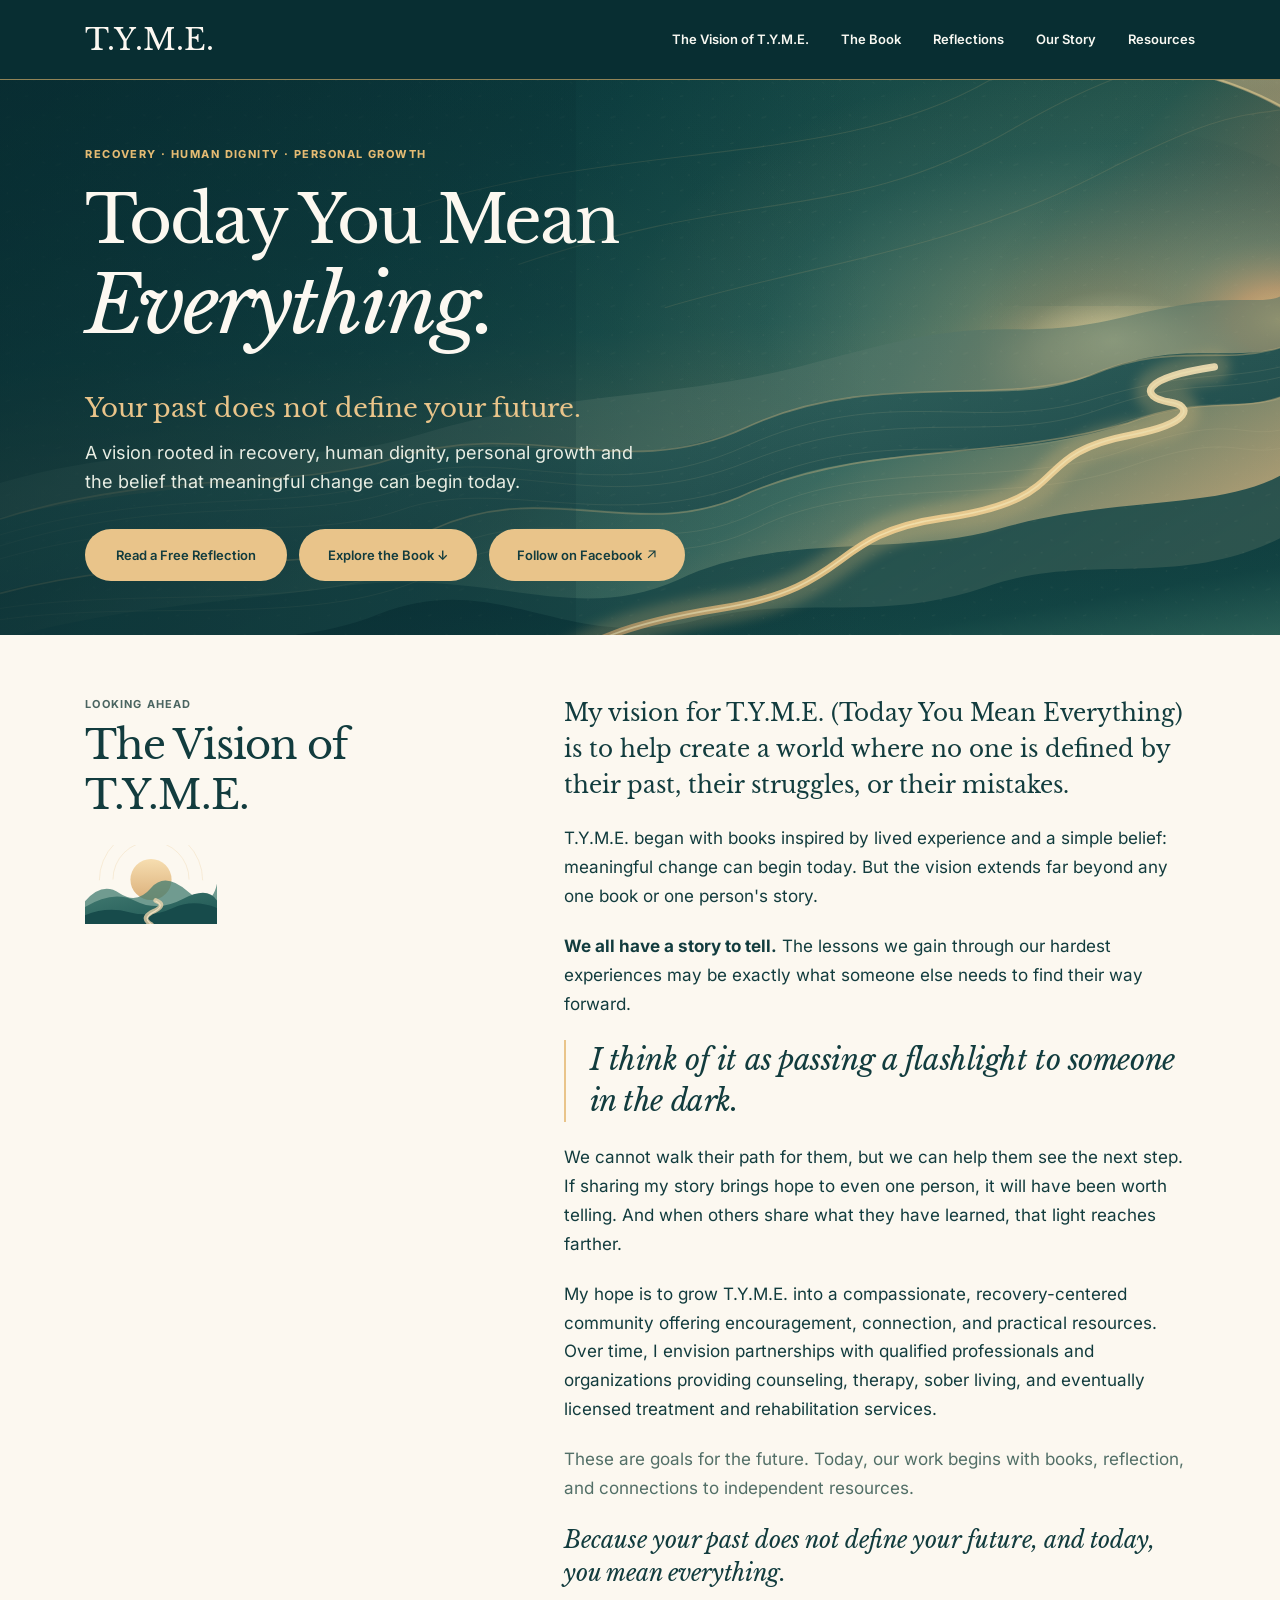
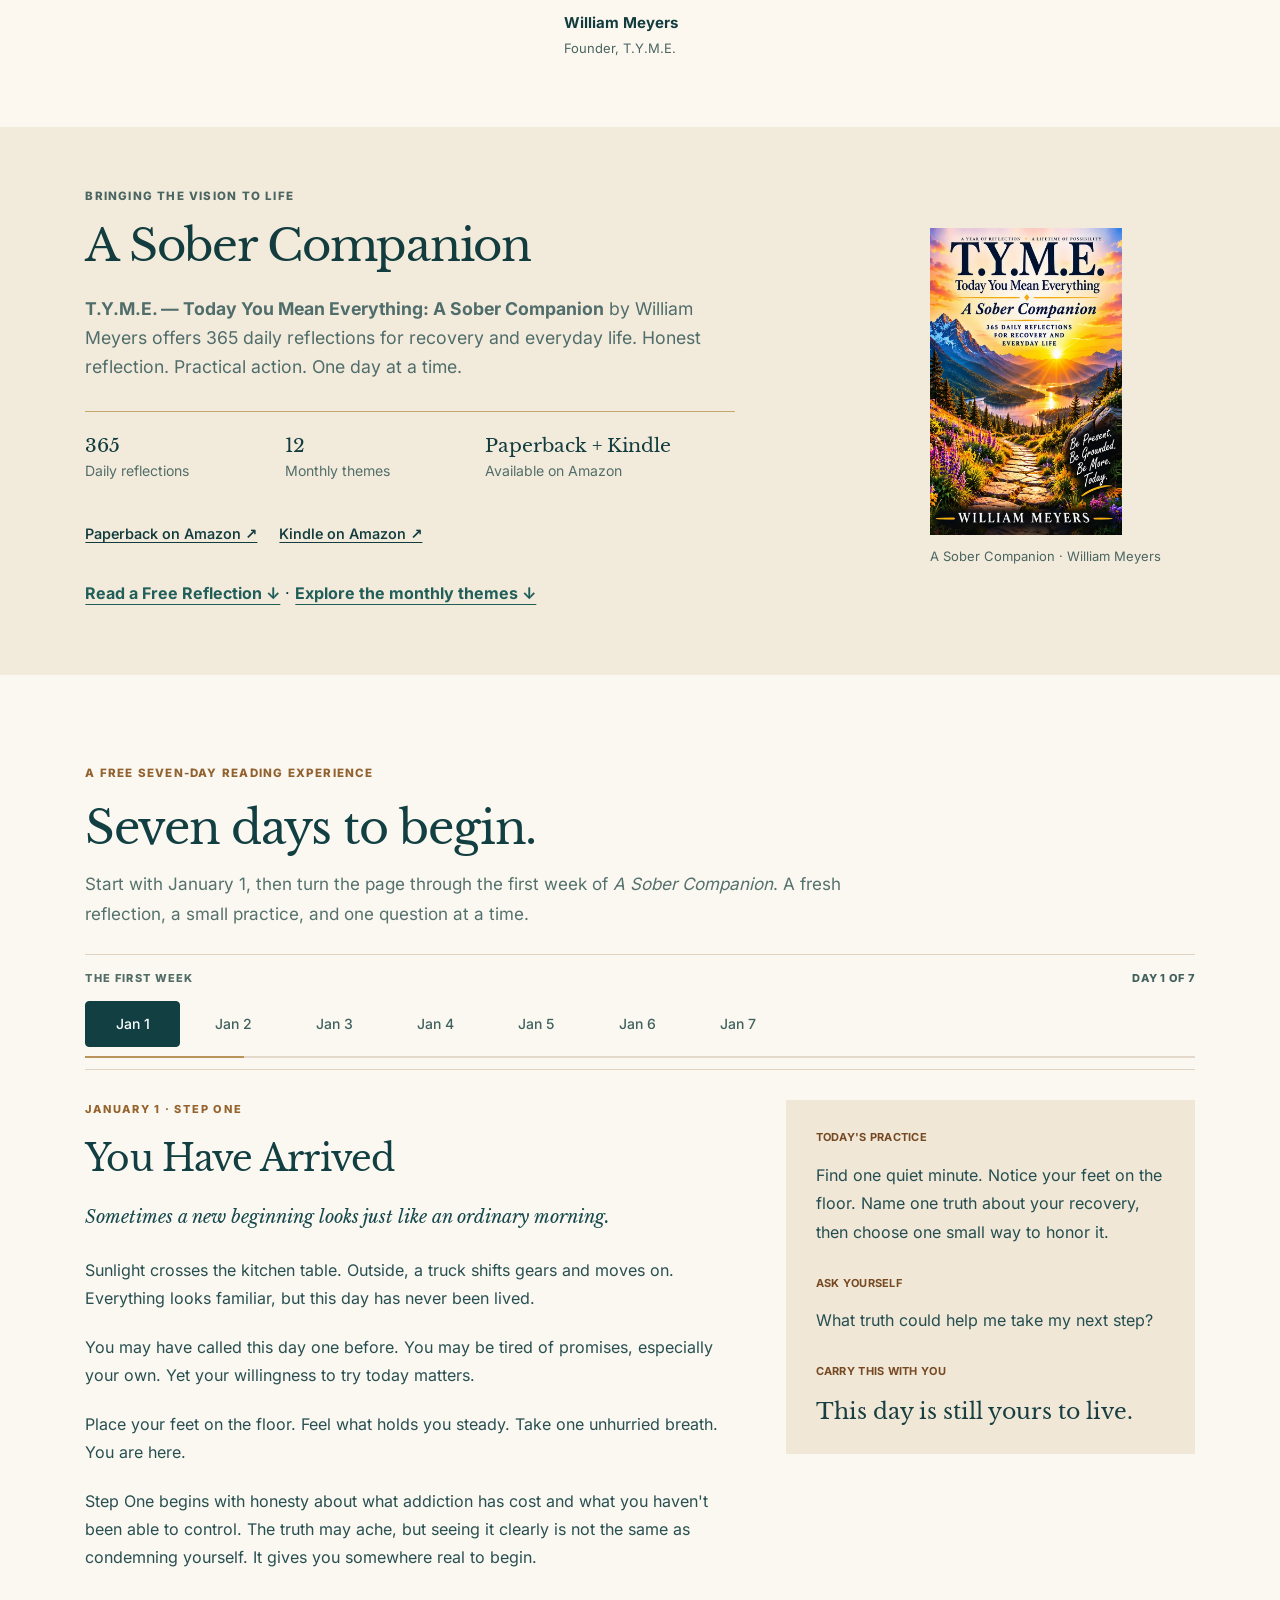
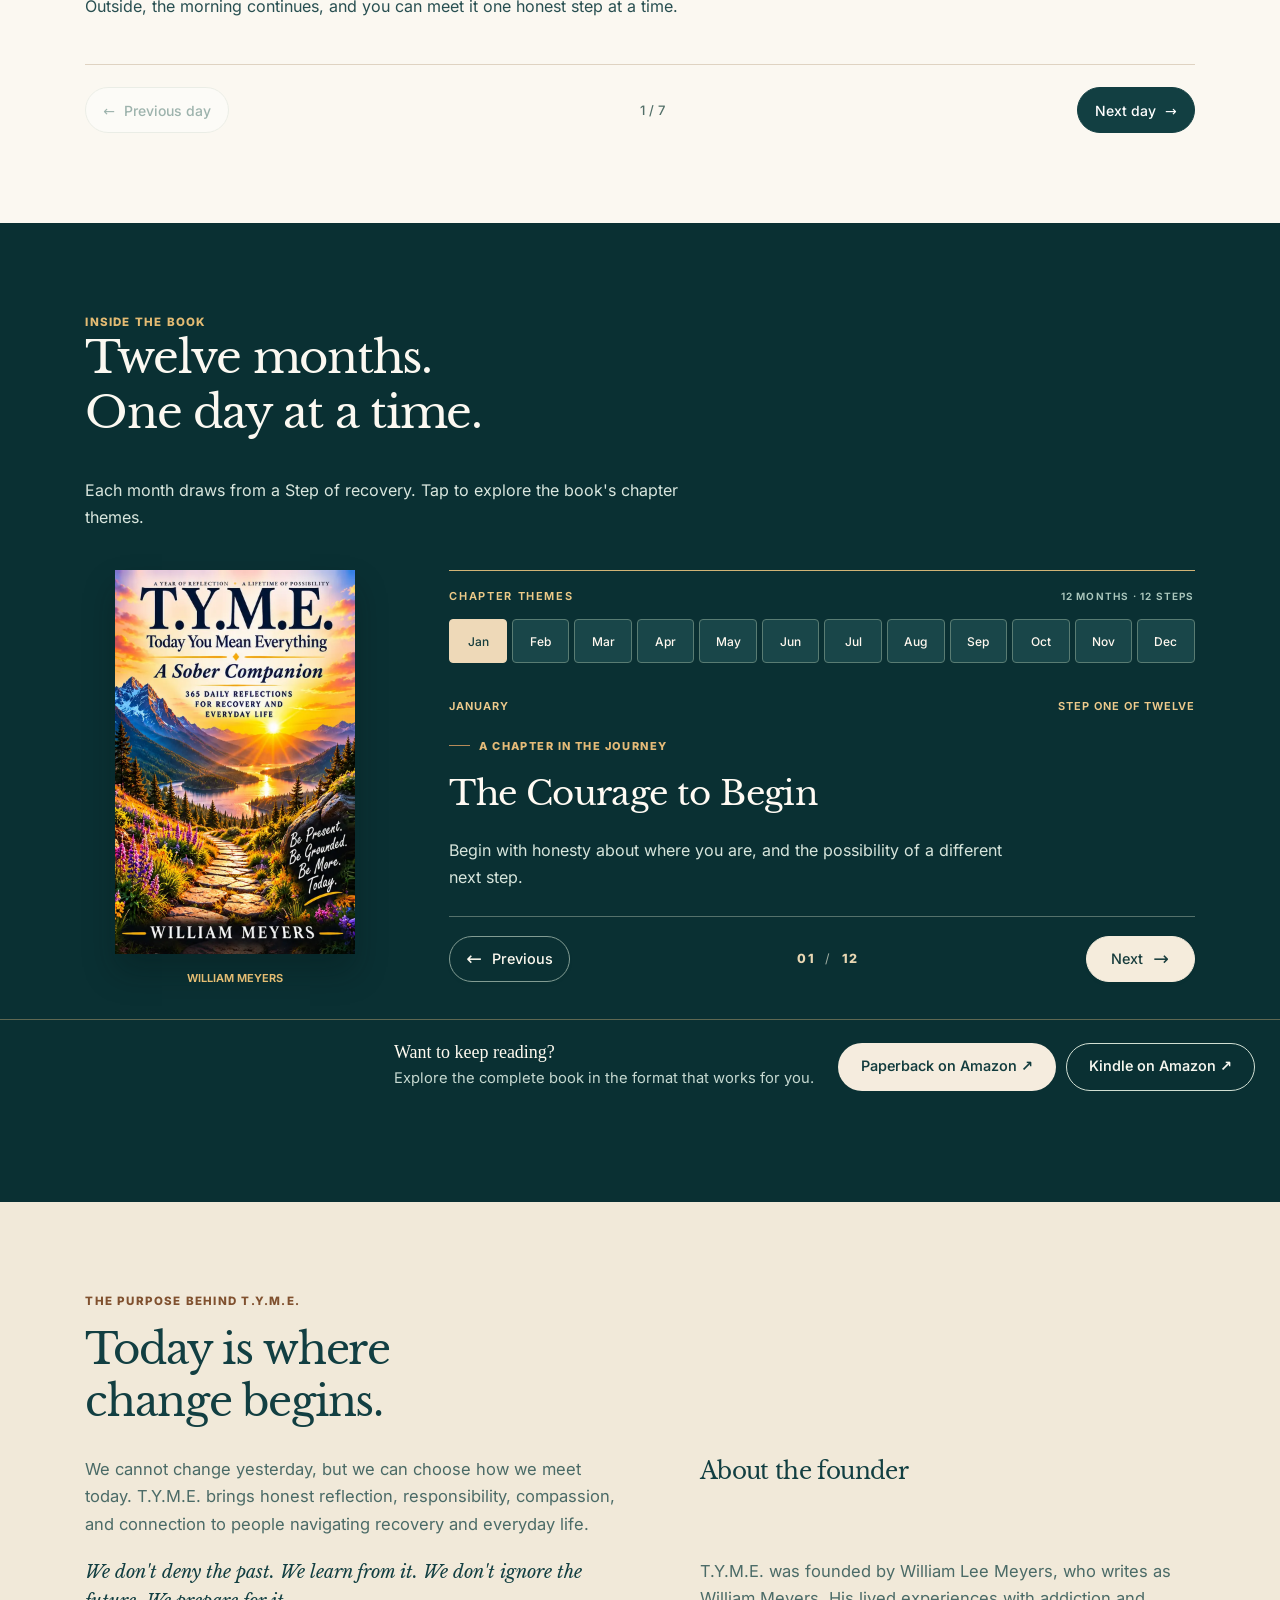
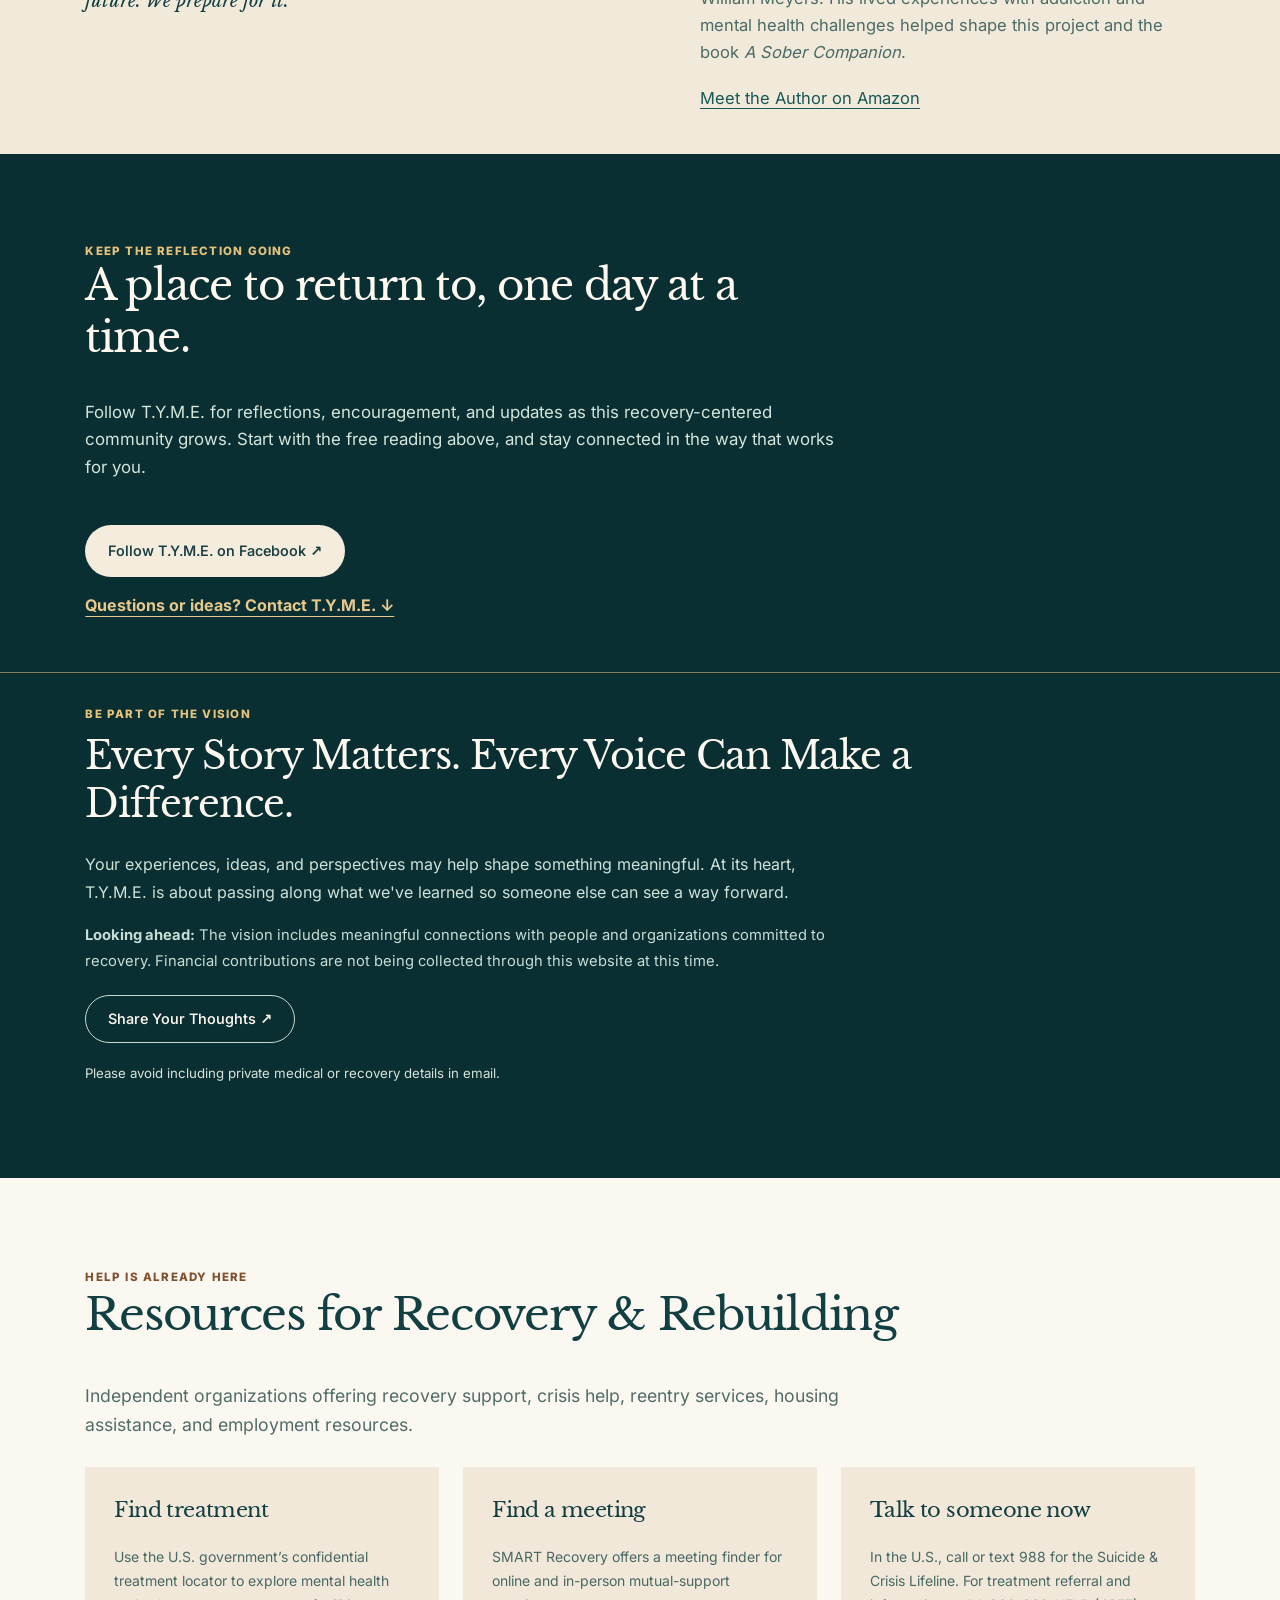
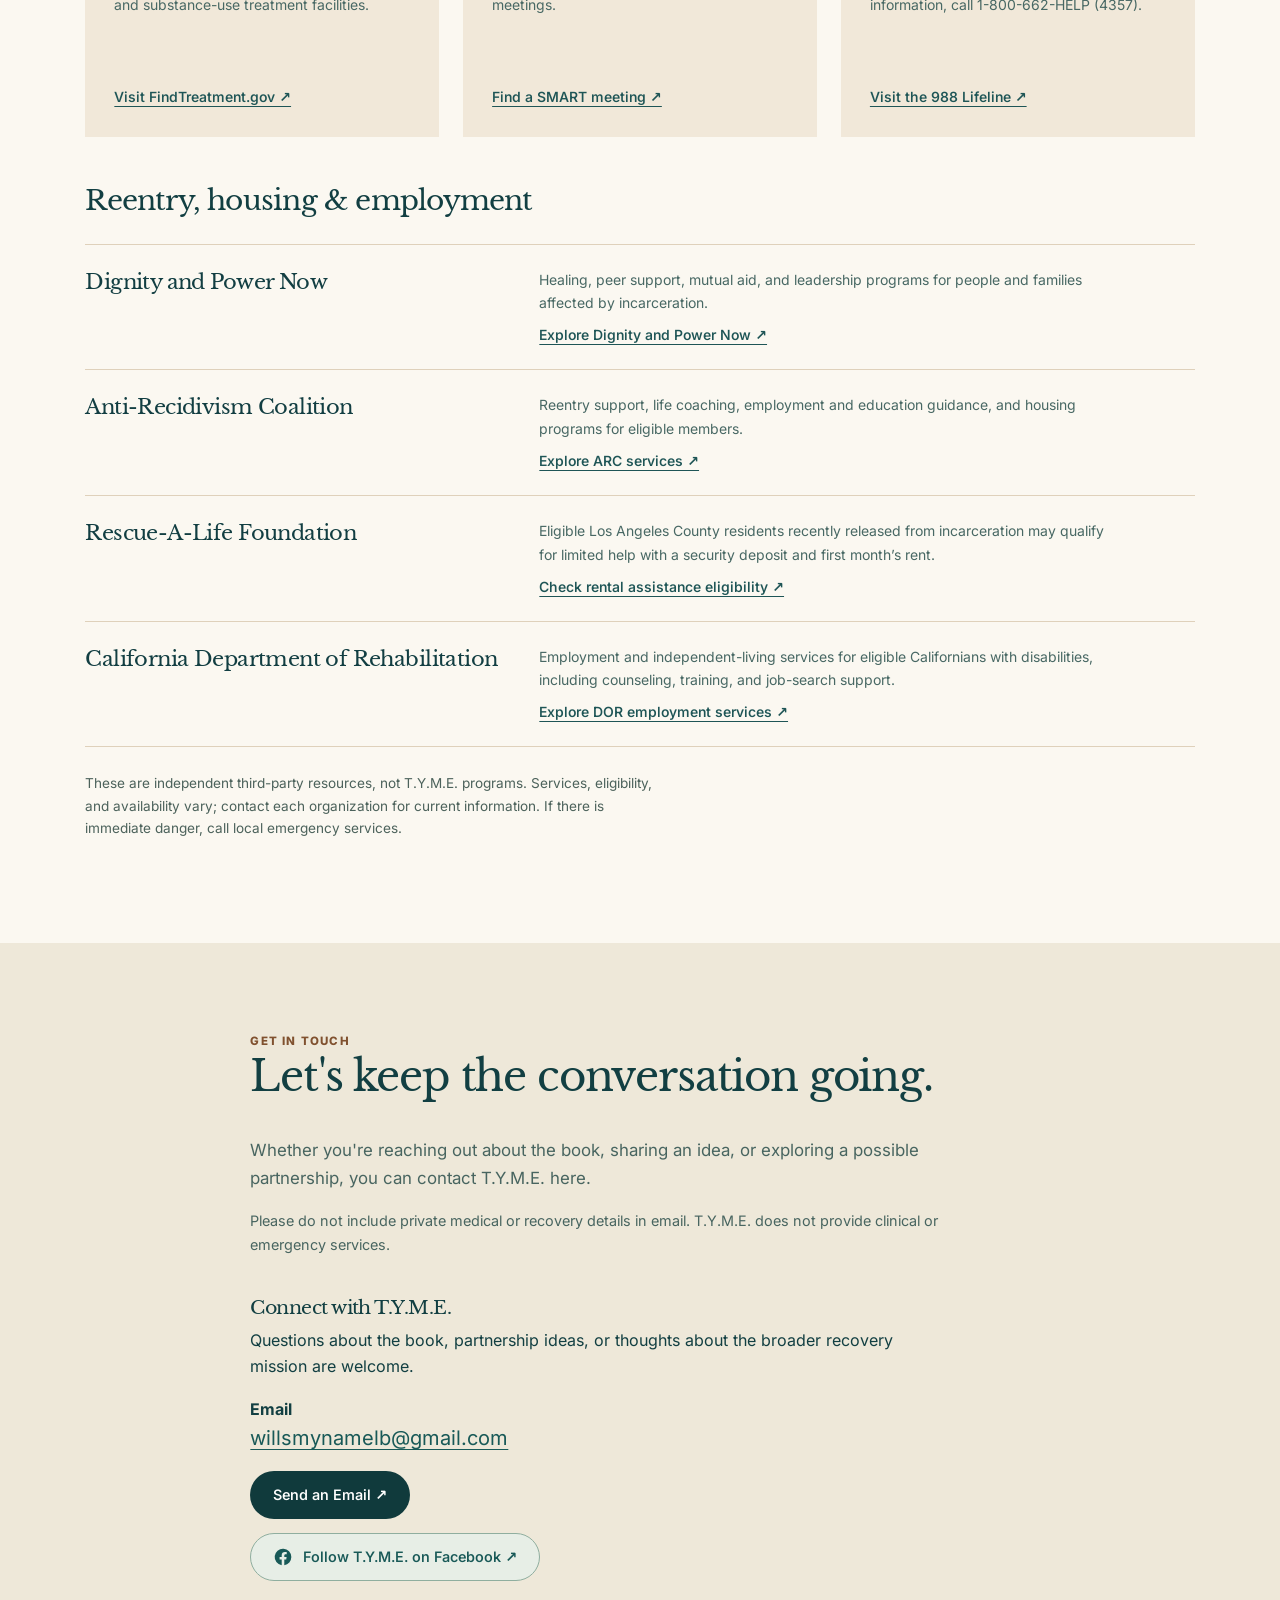
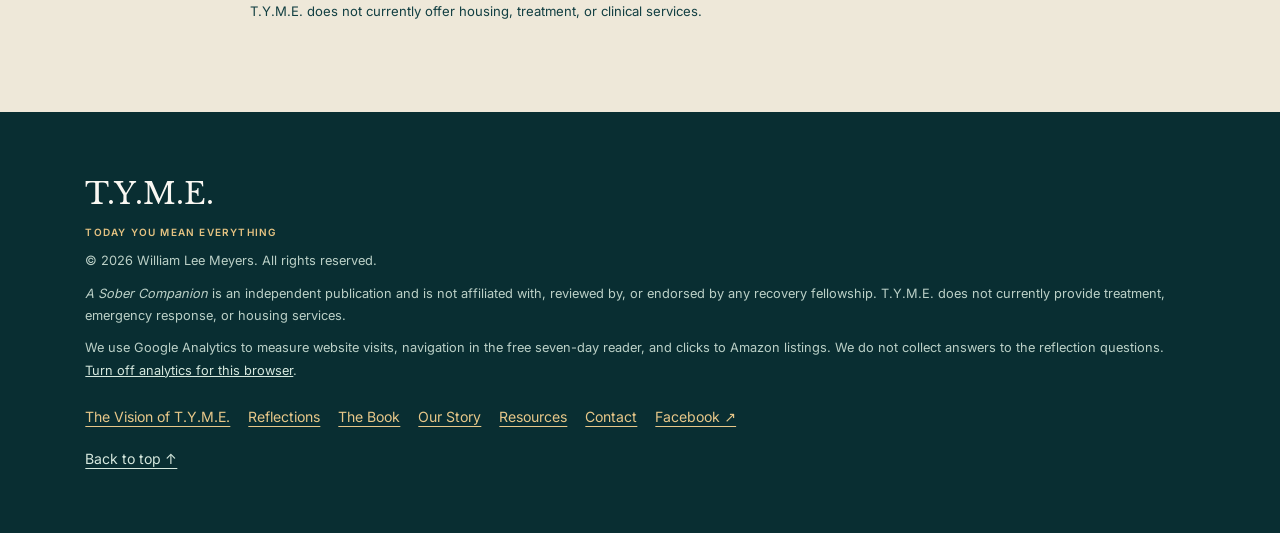
==== commit deedad32: "Replace the opening Vision shortcut with three matching gold actions" ====
--- a/index.html
+++ b/index.html
@@ -497,9 +497,10 @@
       background: linear-gradient(90deg, rgb(9 45 50 / 48%), rgb(9 45 50 / 26%) 40%, transparent 68%);
     }
     .mission-first-hero.hero::after, .mission-first-hero h1::after { display: none; }
-    .mission-first-hero .hero-inner { display: block; min-height: 0; padding-block: clamp(48px, 5.1vw, 73px) 48px; }
+    .mission-first-hero .hero-inner { display: block; min-height: 0; padding-block: clamp(48px, 5.1vw, 73px) 54px; }
     .mission-first-hero .hero-copy { max-width: 730px; }
     .mission-first-hero h1 {
+      overflow-wrap: anywhere;
       max-width: none;
       margin: 19px 0 37px;
       color: #fcf8f0;
@@ -514,25 +515,27 @@
       color: #e9c48a;
     }
     .mission-first-hero .lead { max-width: 570px; margin: 0 0 32px; font-size: 1.125rem; line-height: 1.61; }
-    .mission-first-hero .action-row { flex-flow: row wrap; align-items: center; gap: 8px 18px; }
-    .mission-first-hero .action-row .btn {
-      width: auto;
+    .home-actions {
+      display: grid;
+      grid-template-columns: minmax(0, 202px) minmax(0, 178px) minmax(0, 196px);
+      gap: 12px;
+    }
+    .home-actions .btn {
+      width: 100%;
+      min-width: 0;
       min-height: 52px;
-      max-width: 100%;
-      padding: 10px 20px;
+      padding: 10px 16px;
+      color: #123c3e;
+      background: #e9c48a;
       font-size: .8125rem;
       font-weight: 600;
-    }
-    .mission-first-hero .btn-primary { min-width: 196px; color: #123c3e; background: #e9c48a; }
-    .mission-first-hero .btn-outline {
-      color: #fcf8f0;
-      background: transparent;
-      border-color: transparent;
-      text-decoration: underline;
-      text-underline-offset: .2em;
-    }
-    .mission-first-hero .hero-secondary-links { margin-top: 14px; gap: 0 24px; }
-    .mission-first-hero .hero-secondary-links a { display: inline-flex; align-items: center; min-height: 44px; text-decoration: underline; }
+      text-align: center;
+      white-space: normal;
+      overflow-wrap: anywhere;
+      gap: .3em;
+    }
+    .home-actions .external-arrow { flex: none; width: .85em; height: .85em; }
+    .home-actions .btn:hover { background: #f3d39e; }
     .mission-first-hero a:focus-visible { outline: 3px solid #fcf8f0; outline-offset: 3px; }
 
     .mission-first-vision.vision { padding-block: 61px 68px; background: #fcf8f0; color: #123c3e; }
@@ -598,6 +601,9 @@
 
     @media (max-width: 1045px) {
       .nav .links { top: 100%; }
+      .mission-first-hero.hero::before {
+        background: linear-gradient(90deg, rgb(9 45 50 / 82%), rgb(9 45 50 / 71%) 52%, rgb(9 45 50 / 12%) 88%);
+      }
     }
     @media (max-width: 950px) {
       .mission-first-vision .vision-layout { display: flex; flex-direction: column; gap: 18px; }
@@ -609,7 +615,7 @@
       .nav-wrap .nav { min-height: 63px; }
       .mission-first-hero.hero { background: #092d32; }
       .mission-first-hero.hero::before { display: none; }
-      .mission-first-hero .hero-inner { padding-block: 0 26px; }
+      .mission-first-hero .hero-inner { padding-block: 0 22px; }
       .mission-first-hero .mission-title {
         min-height: 261px;
         margin-inline: -24px;
@@ -619,16 +625,14 @@
           linear-gradient(90deg, rgb(9 45 50 / 73%), rgb(9 45 50 / 50%) 38%, transparent 90%),
           url('illuminated-path-hero.svg') 93% 52% / max(100%, 706px) auto no-repeat;
       }
-      .mission-first-hero .eyebrow { font-size: .625rem; line-height: 1.6; letter-spacing: .083em; }
+      .mission-first-hero .eyebrow { color: #ffe1ac; font-size: .625rem; line-height: 1.6; letter-spacing: .083em; }
       .mission-first-hero h1 { margin: 15px 0 0; font-size: clamp(1.875rem, 9.75vw, 2.625rem); line-height: 1.24; }
       .mission-first-hero h1 em { font-size: 1.29em; line-height: 1.2; }
       .mission-first-tagline { margin: 12px 0; font-size: 1.3125rem; line-height: 1.38; }
       .mission-first-hero .lead { margin: 0 0 12px; font-size: 1rem; line-height: 1.5625; }
-      .mission-first-hero .action-row { gap: 6px 10px; }
-      .mission-first-hero .action-row .btn { min-height: 48px; padding: 8px 6px; }
-      .mission-first-hero .btn-primary { min-width: min(160px, 100%); }
-      .mission-first-hero .btn-outline { min-width: min(167px, 100%); }
-      .mission-first-hero .hero-secondary-links { margin-top: 12px; gap: 0 20px; font-size: .75rem; }
+      .home-actions { grid-template-columns: minmax(0, 162fr) minmax(0, 170fr); gap: 12px 10px; }
+      .home-actions .btn { min-height: 48px; padding: 8px 6px; }
+      .home-actions .btn:first-child { grid-column: 1 / -1; }
       .mission-first-vision.vision { padding-block: 32px 42px; }
       .mission-first-vision h2 { font-size: 1.6875rem; }
       .mission-first-vision .vision-copy p { margin-bottom: 18px; font-size: 1rem; line-height: 1.625; }
@@ -639,17 +643,13 @@
       .mission-book-layout { grid-template-columns: minmax(0, 1fr) 98px; align-items: start; gap: 16px; }
       .mission-book-copy, .mission-book-art { display: contents; }
       .mission-book-layout .eyebrow { grid-area: 1 / 1; align-self: end; }
-      .mission-book-layout h2 { grid-area: 2 / 1; margin: 0; font-size: 1.6875rem; }
+      .mission-book-layout h2 { grid-area: 2 / 1; overflow-wrap: anywhere; margin: 0; font-size: 1.6875rem; }
       .mission-book-cover { grid-area: 1 / 2 / span 2; width: 98px; }
       .mission-book-layout .book-intro, .mission-book-layout .book-facts,
       .mission-book-layout .action-row, .mission-book-sample, .mission-book-art p { grid-column: 1 / -1; margin-block: 0; }
       .mission-book-art p { grid-row: 3; }
       .mission-first-book .book-facts { grid-template-columns: 1fr; }
       .mission-first-book .action-row .btn { width: 100%; }
-    }
-    @media (max-width: 384px) {
-      .mission-first-hero .action-row { flex-direction: column; align-items: stretch; }
-      .mission-first-hero .action-row .btn { width: 100%; }
     }
   </style>
 </head>
@@ -681,13 +681,10 @@
       </div>
       <p class="mission-first-tagline">Your past does not define your future.</p>
       <p class="lead">A vision rooted in recovery, human dignity, personal growth and the belief that meaningful change can begin today.</p>
-      <div class="action-row">
-        <a class="btn btn-primary" href="#vision">The Vision of T.Y.M.E.</a>
-        <a class="btn btn-outline" href="#development">Read a Free Reflection</a>
-      </div>
-      <div class="hero-secondary-links" aria-label="More ways to explore T.Y.M.E.">
-        <a href="#book">Explore the Book ↓</a>
-        <a href="https://www.facebook.com/tyme.today.you.mean.everything" target="_blank" rel="noopener noreferrer">Follow on Facebook ↗</a>
+      <div class="home-actions">
+        <a class="btn btn-primary" href="#development">Read a Free Reflection</a>
+        <a class="btn btn-primary" href="#book">Explore the Book ↓</a>
+        <a class="btn btn-primary" href="https://www.facebook.com/tyme.today.you.mean.everything" target="_blank" rel="noopener noreferrer">Follow on Facebook<svg class="external-arrow" viewBox="0 0 16 16" fill="none" stroke="currentColor" stroke-width="1.6" aria-hidden="true" focusable="false"><path d="M3 13 13 3M4 3h9v9"/></svg></a>
       </div>
     </div>
   </div>
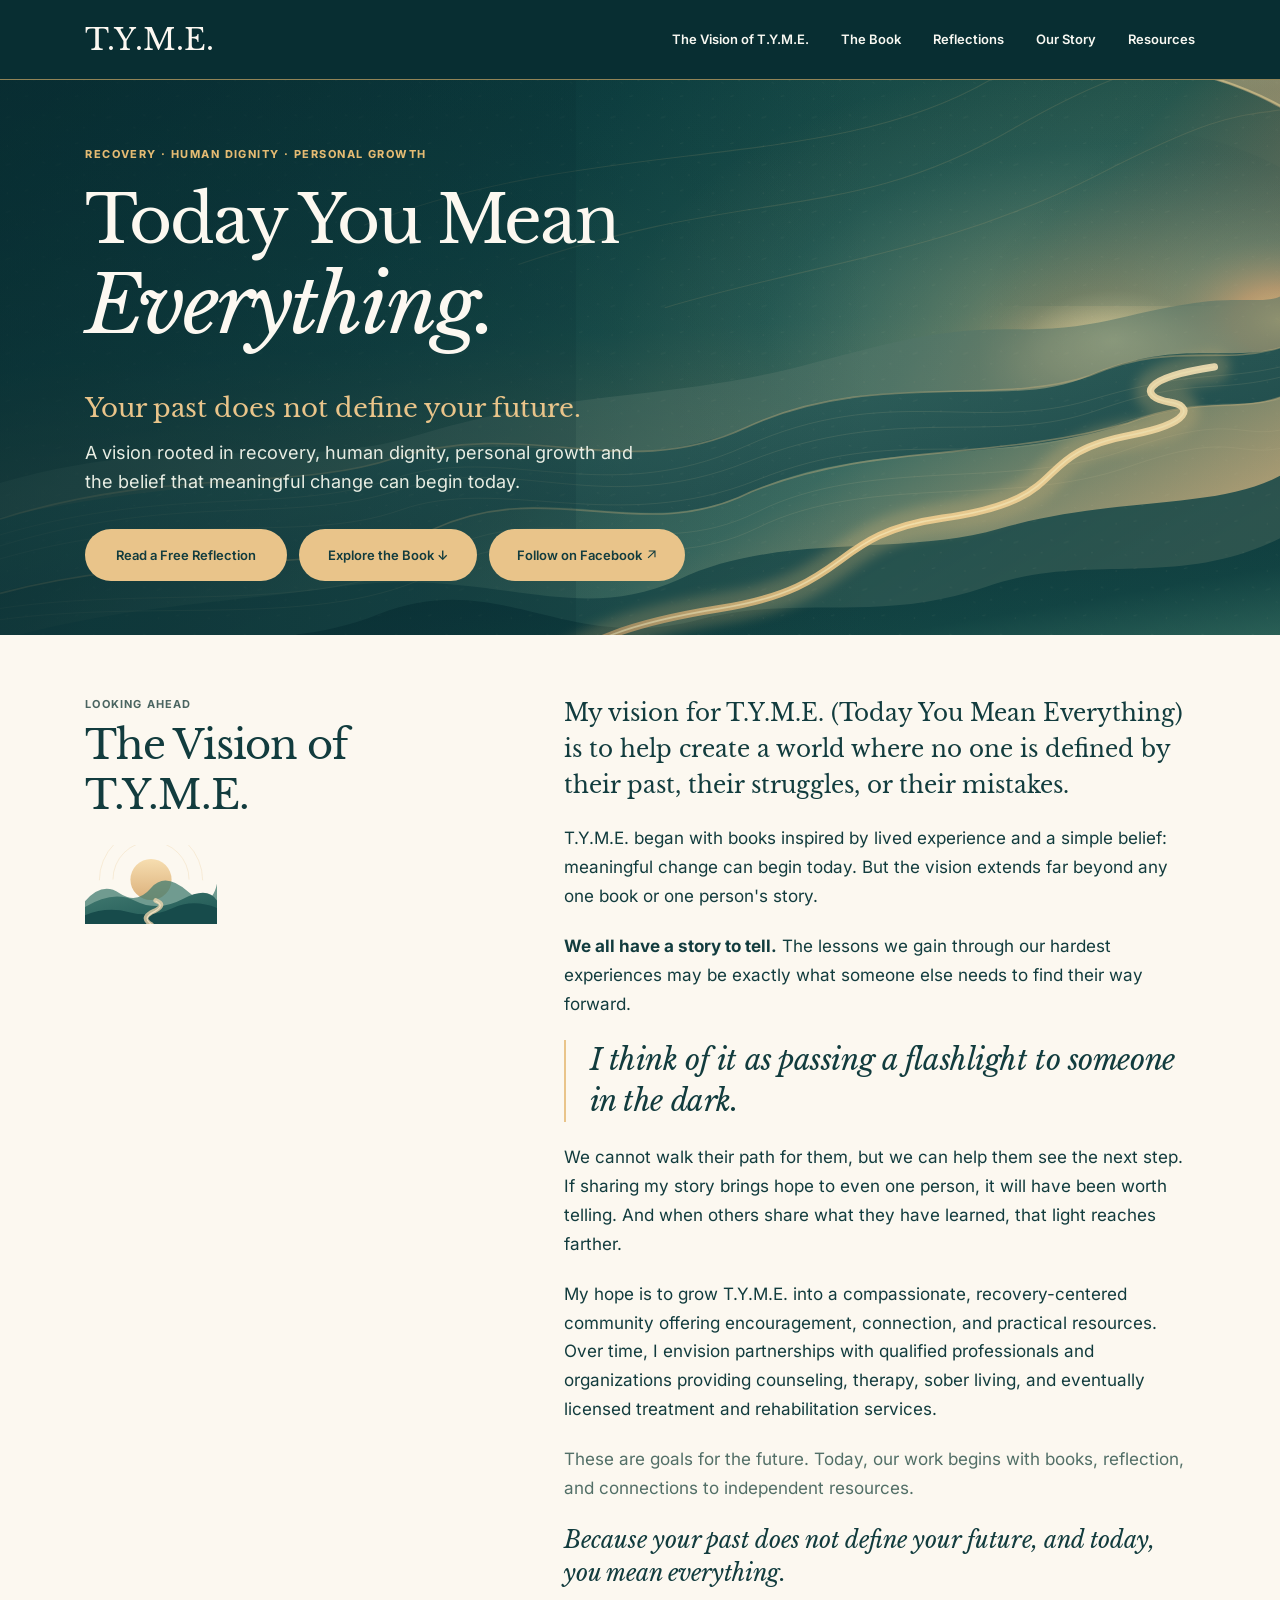
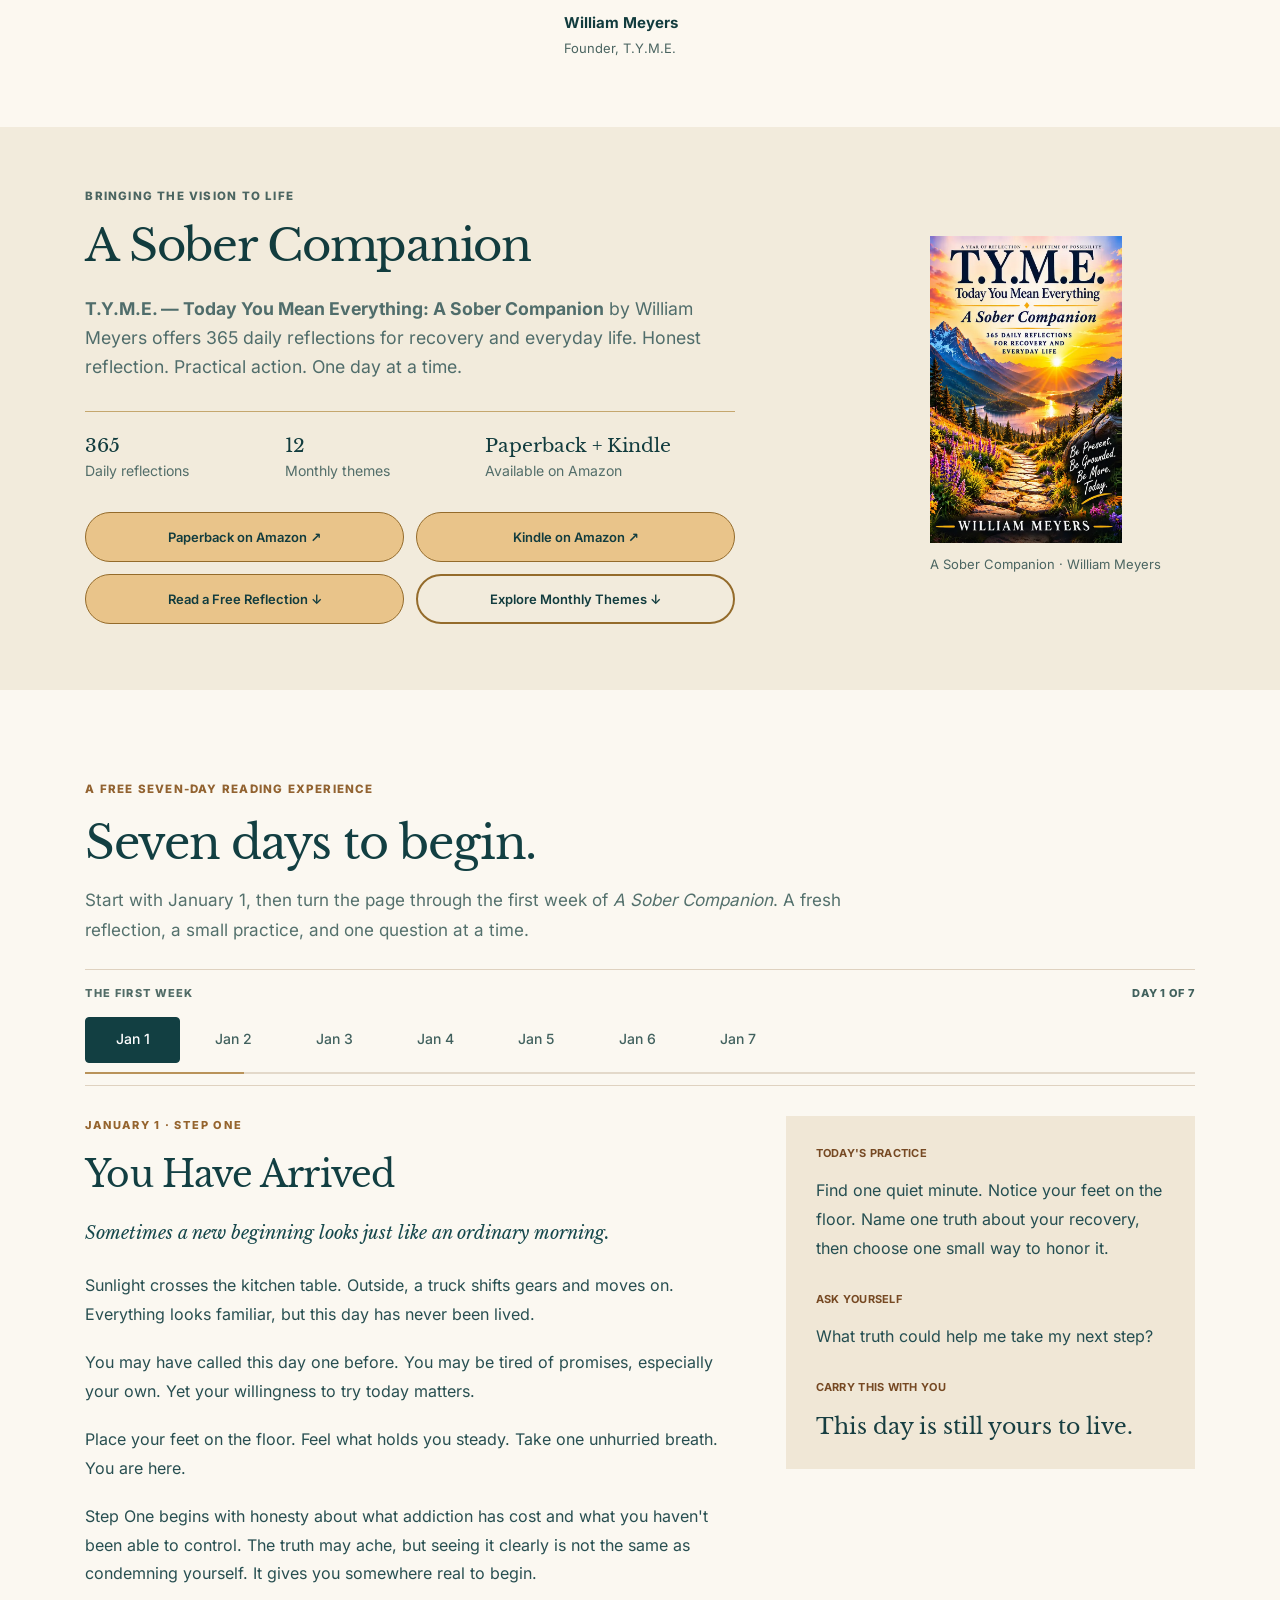
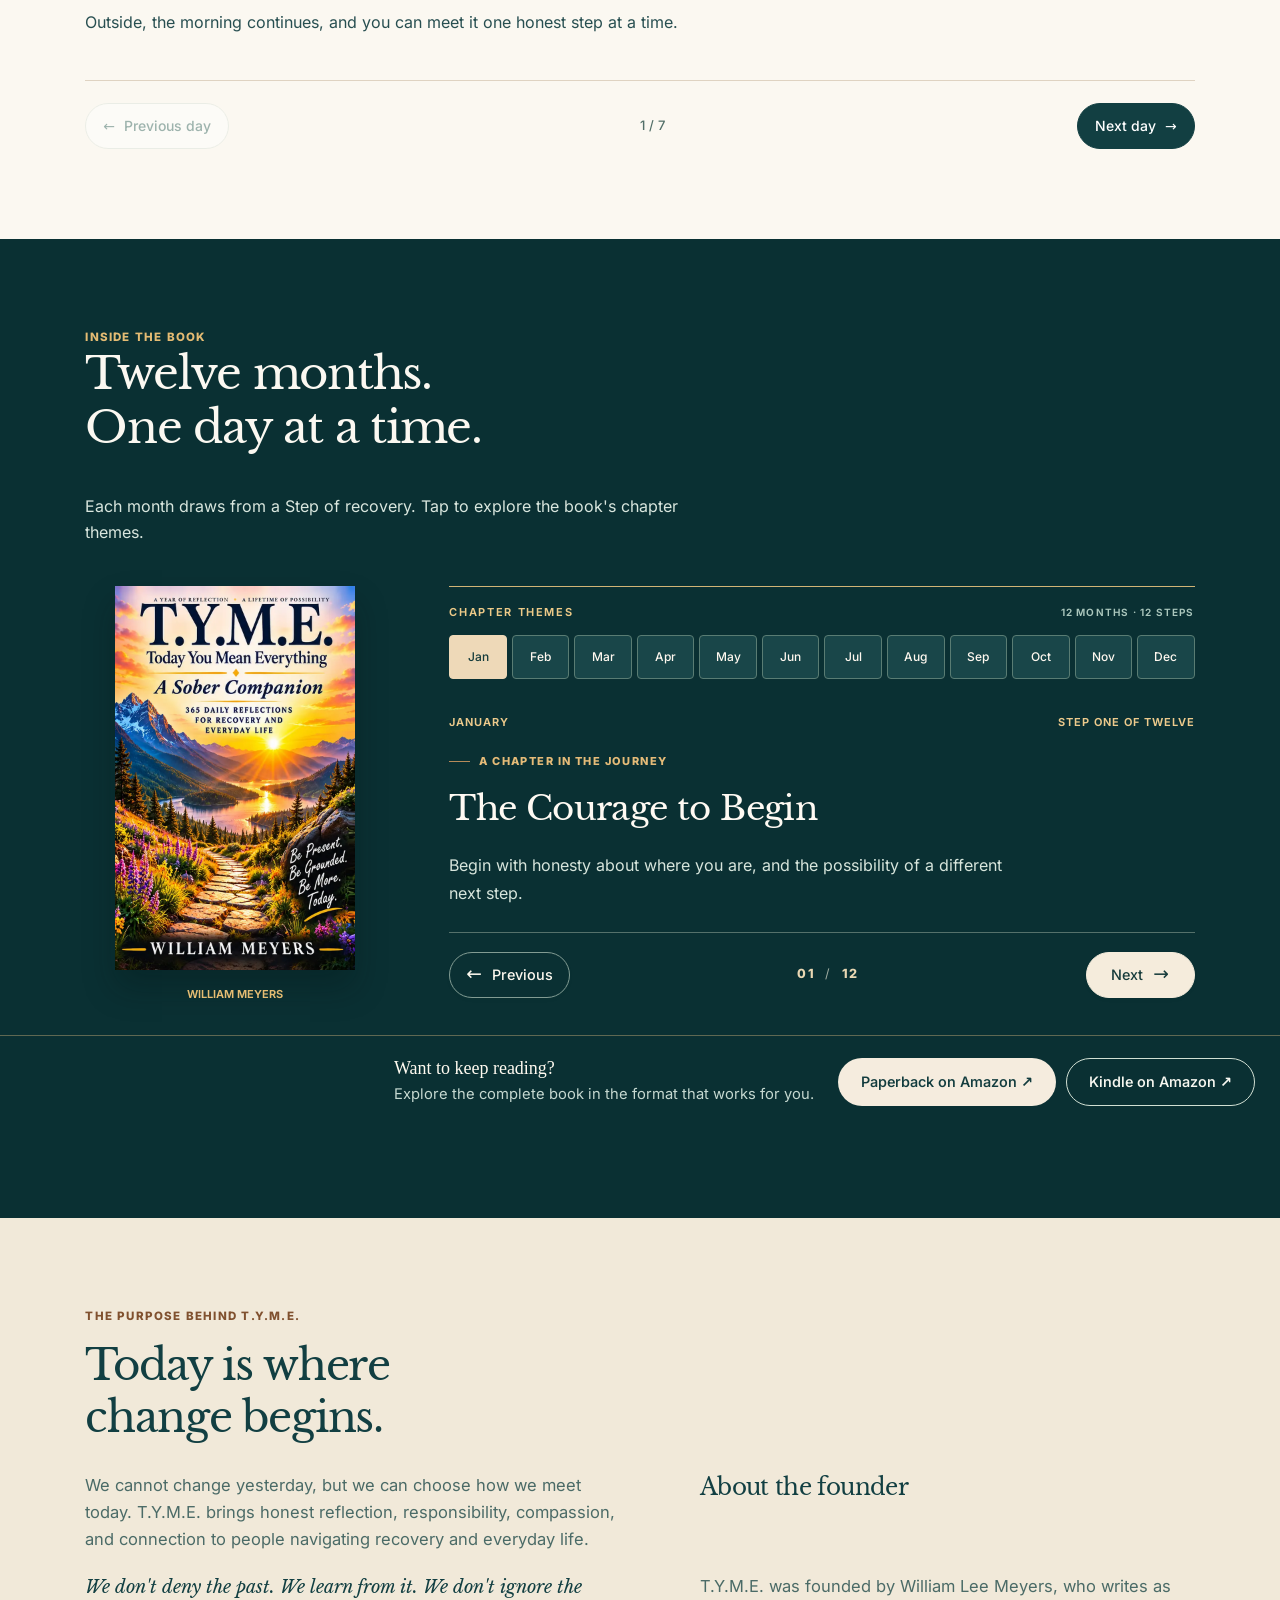
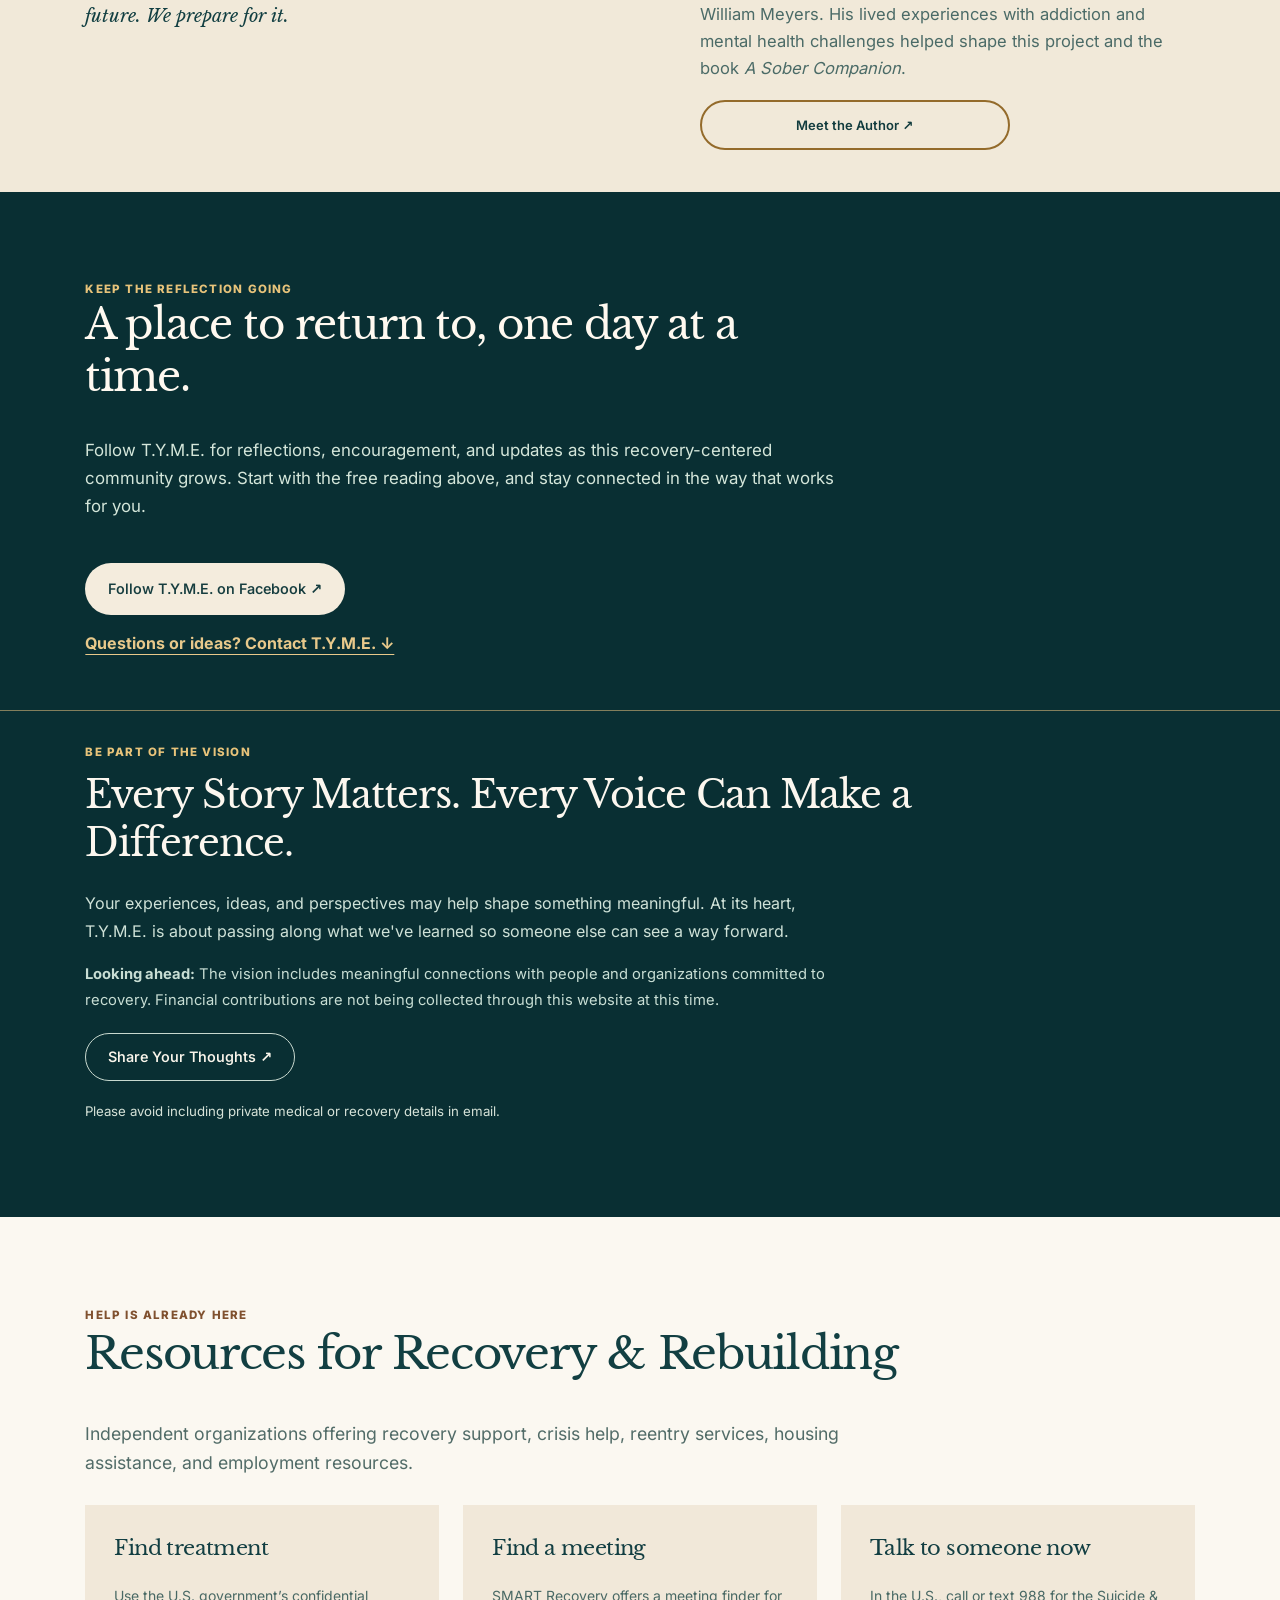
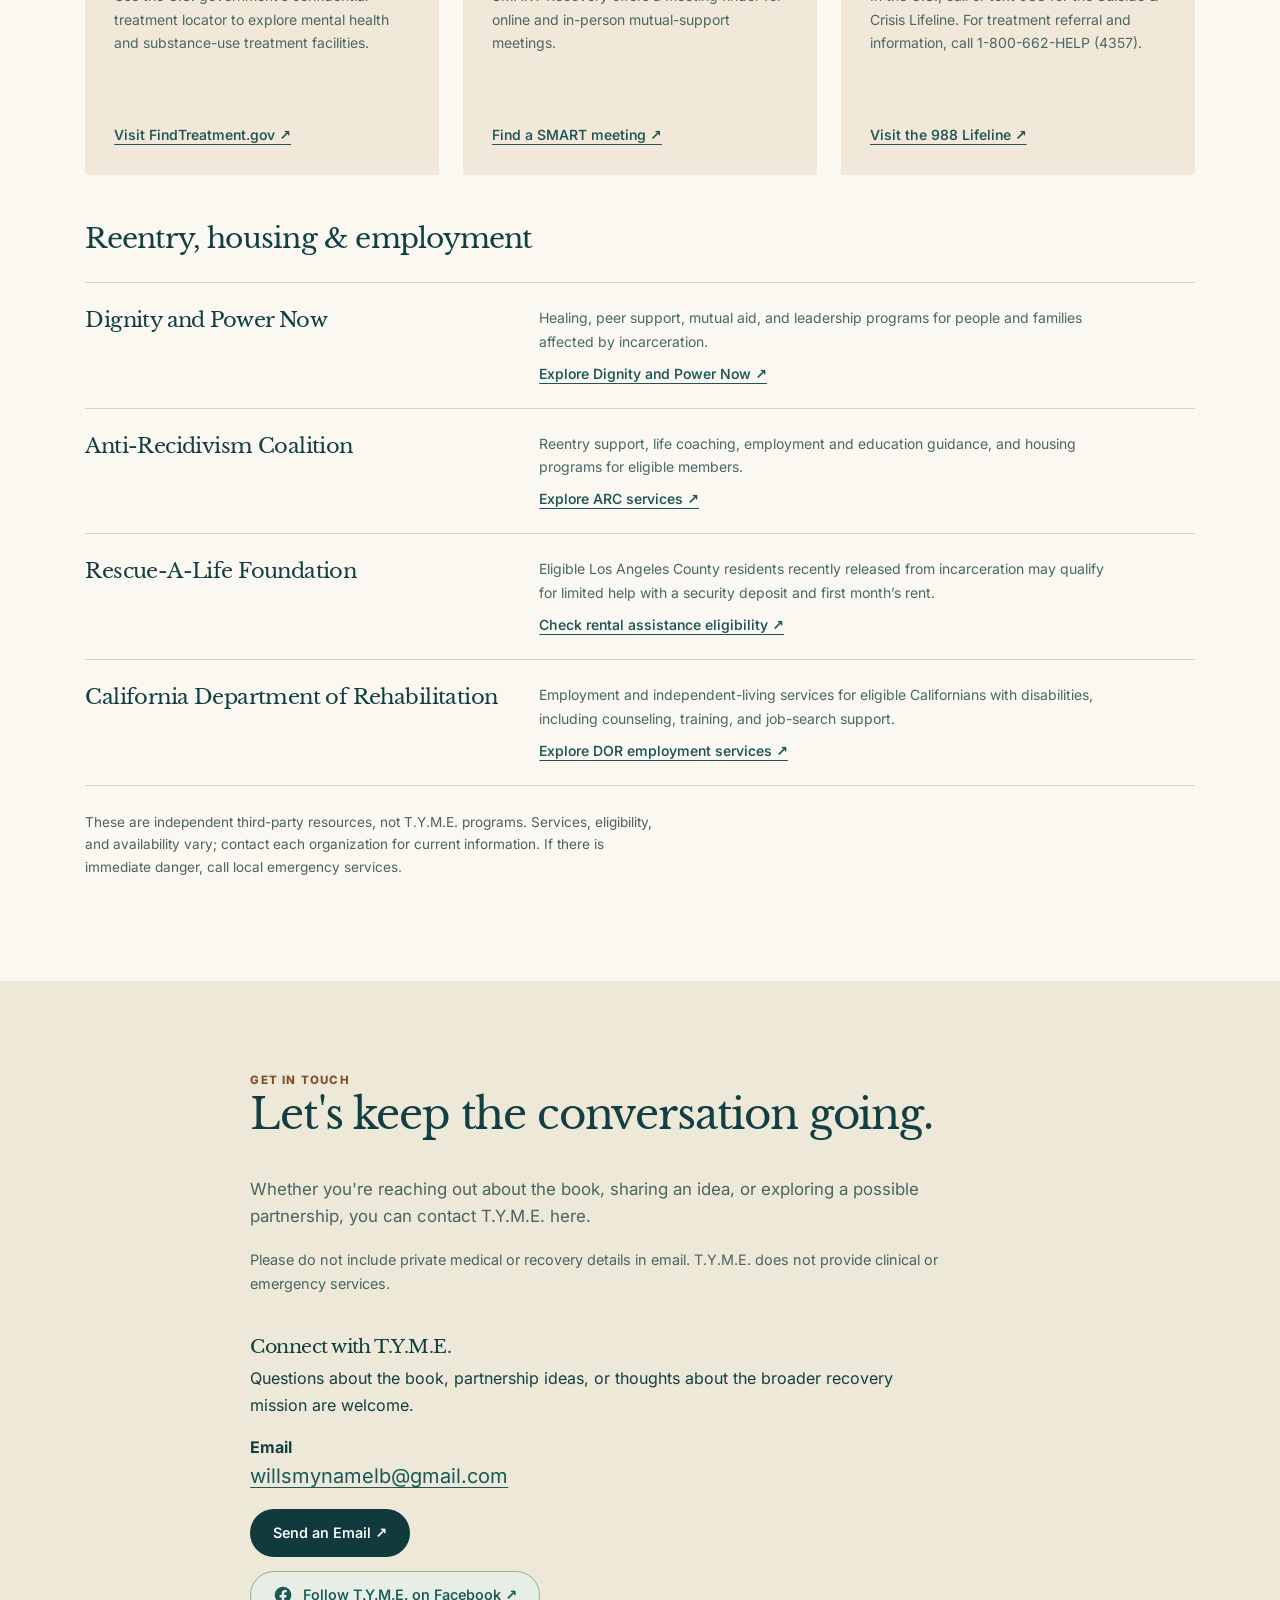
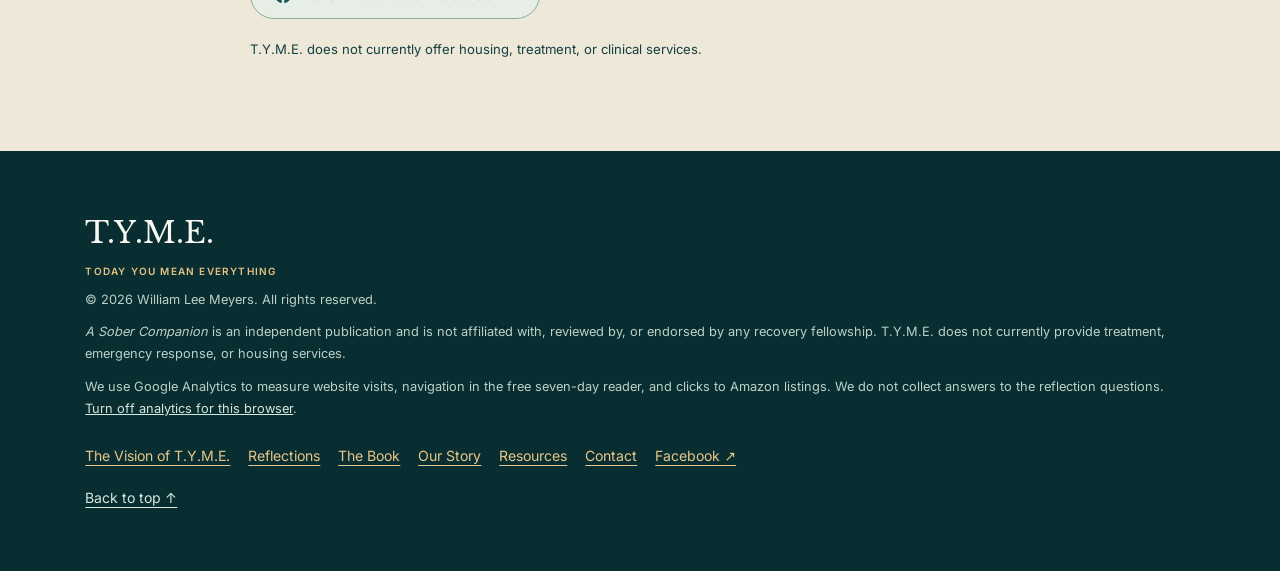
==== commit 6496ef38: "Match lower book and founder actions to gold homepage buttons" ====
--- a/index.html
+++ b/index.html
@@ -520,7 +520,8 @@
       grid-template-columns: minmax(0, 202px) minmax(0, 178px) minmax(0, 196px);
       gap: 12px;
     }
-    .home-actions .btn {
+    .home-actions .btn,
+    .lower-gold-actions .btn {
       width: 100%;
       min-width: 0;
       min-height: 52px;
@@ -535,7 +536,8 @@
       gap: .3em;
     }
     .home-actions .external-arrow { flex: none; width: .85em; height: .85em; }
-    .home-actions .btn:hover { background: #f3d39e; }
+    .home-actions .btn:hover,
+    .lower-gold-actions .btn:hover { background: #f3d39e; }
     .mission-first-hero a:focus-visible { outline: 3px solid #fcf8f0; outline-offset: 3px; }
 
     .mission-first-vision.vision { padding-block: 61px 68px; background: #fcf8f0; color: #123c3e; }
@@ -574,7 +576,7 @@
     .mission-book-art p, .mission-book-copy .eyebrow { color: #4b6561; }
     .mission-book-art p { margin: 11px 0 0; font-size: .8125rem; }
     .mission-book-copy h2 { margin: 11px 0 20px; }
-    .mission-book-sample { margin: 22px 0 0; line-height: 1.9; }
+    .mission-book-sample { margin: 12px 0 0; }
     .mission-first-book .book-facts {
       grid-template-columns: 1fr 1fr 1.35fr;
       gap: 14px;
@@ -584,18 +586,28 @@
     .mission-first-book .book-facts > div { background: transparent; border: 0; padding: 0; }
     .mission-first-book .book-facts strong { font: 400 1.1875rem/1.45 'Libre Baskerville', Georgia, serif; }
     .mission-first-book .book-facts span { display: block; }
-    .mission-first-book .action-row { gap: 4px 22px; }
-    .mission-first-book .action-row .btn {
-      justify-content: start;
-      min-height: 44px;
-      padding: 6px 0;
+    /* Extend the approved opening button family only to the book and founder actions. */
+    .mission-first-book .lower-gold-actions {
+      display: grid;
+      grid-template-columns: repeat(2, minmax(0, 1fr));
+      gap: 12px;
+    }
+    .lower-gold-actions .btn {
+      min-height: 50px;
+      border: 1px solid #946b2b;
+      border-radius: 999px;
+      text-decoration: none;
+    }
+    .lower-gold-actions .btn-secondary-gold {
       background: transparent;
-      color: #123c3e;
-      border: 0;
-      border-radius: 0;
-      text-decoration: underline;
-      text-underline-offset: .2em;
-    }
+      border: 2px solid #946b2b;
+    }
+    .lower-gold-actions .btn-secondary-gold:hover { background: #f3d39e; }
+    .lower-gold-actions .btn:focus-visible {
+      outline: 3px solid #123c3e;
+      outline-offset: 3px;
+    }
+    .mission .founder-gold-action { width: min(100%, 310px); max-width: none; }
     .mission-first-book a:focus-visible { outline-color: #123c3e; }
     #book { scroll-margin-top: 0; }
 
@@ -649,7 +661,8 @@
       .mission-book-layout .action-row, .mission-book-sample, .mission-book-art p { grid-column: 1 / -1; margin-block: 0; }
       .mission-book-art p { grid-row: 3; }
       .mission-first-book .book-facts { grid-template-columns: 1fr; }
-      .mission-first-book .action-row .btn { width: 100%; }
+      .mission-first-book .lower-gold-actions { grid-template-columns: minmax(0, 1fr); }
+      .mission .founder-gold-action { width: 100%; }
     }
   </style>
 </head>
@@ -736,11 +749,14 @@
         <div><strong>12</strong><span>Monthly themes</span></div>
         <div><strong>Paperback + Kindle</strong><span>Available on Amazon</span></div>
       </div>
-      <div class="action-row">
-        <a class="btn btn-dark" href="https://www.amazon.com/dp/B0HQY8BFKL" target="_blank" rel="noopener noreferrer">Paperback on Amazon ↗</a>
-        <a class="btn book-kindle-btn" href="https://www.amazon.com/dp/B0HQV7DYGN" target="_blank" rel="noopener noreferrer">Kindle on Amazon ↗</a>
+      <div class="action-row lower-gold-actions">
+        <a class="btn btn-primary" href="https://www.amazon.com/dp/B0HQY8BFKL" target="_blank" rel="noopener noreferrer">Paperback on Amazon ↗</a>
+        <a class="btn btn-primary" href="https://www.amazon.com/dp/B0HQV7DYGN" target="_blank" rel="noopener noreferrer">Kindle on Amazon ↗</a>
       </div>
-      <p class="mission-book-sample"><a class="quiet-link" href="#development">Read a Free Reflection ↓</a> · <a class="quiet-link" href="#journey">Explore the monthly themes ↓</a></p>
+      <div class="mission-book-sample lower-gold-actions">
+        <a class="btn btn-primary" href="#development">Read a Free Reflection ↓</a>
+        <a class="btn btn-secondary-gold" href="#journey">Explore Monthly Themes ↓</a>
+      </div>
     </div>
     <div class="mission-book-art">
       <img class="mission-book-cover" src="tyme-sober-companion-cover.webp" width="720" height="1152" alt="A Sober Companion by William Meyers, sunrise over mountains, a lake, and winding path" loading="lazy" decoding="async">
@@ -872,7 +888,7 @@
     </div></section>
     
     
-    <section class="section-pad mission" id="mission"><div class="wrap"><div class="mission-about"><div class="mission-copy"><div class="eyebrow" style="color:#80512f">The purpose behind T.Y.M.E.</div><h2>Today is where change begins.</h2><p>We cannot change yesterday, but we can choose how we meet today. T.Y.M.E. brings honest reflection, responsibility, compassion, and connection to people navigating recovery and everyday life.</p><p class="mission-quote">We don't deny the past. We learn from it. We don't ignore the future. We prepare for it.</p><h3 id="about">About the founder</h3><p>T.Y.M.E. was founded by William Lee Meyers, who writes as William Meyers. His lived experiences with addiction and mental health challenges helped shape this project and the book <em>A Sober Companion</em>.</p><p><a class="contact-link" href="https://www.amazon.com/author/williammeyerstyme" target="_blank" rel="noopener noreferrer">Meet the Author on Amazon</a></p></div></div></div></section>
+    <section class="section-pad mission" id="mission"><div class="wrap"><div class="mission-about"><div class="mission-copy"><div class="eyebrow" style="color:#80512f">The purpose behind T.Y.M.E.</div><h2>Today is where change begins.</h2><p>We cannot change yesterday, but we can choose how we meet today. T.Y.M.E. brings honest reflection, responsibility, compassion, and connection to people navigating recovery and everyday life.</p><p class="mission-quote">We don't deny the past. We learn from it. We don't ignore the future. We prepare for it.</p><h3 id="about">About the founder</h3><p>T.Y.M.E. was founded by William Lee Meyers, who writes as William Meyers. His lived experiences with addiction and mental health challenges helped shape this project and the book <em>A Sober Companion</em>.</p><p class="founder-gold-action lower-gold-actions"><a class="btn btn-secondary-gold" href="https://www.amazon.com/author/williammeyerstyme" target="_blank" rel="noopener noreferrer" aria-label="Meet the Author on Amazon">Meet the Author ↗</a></p></div></div></div></section>
     
     <section class="section-pad connect-band" id="connect" aria-labelledby="connect-title">
   <div class="wrap connect-inner">
